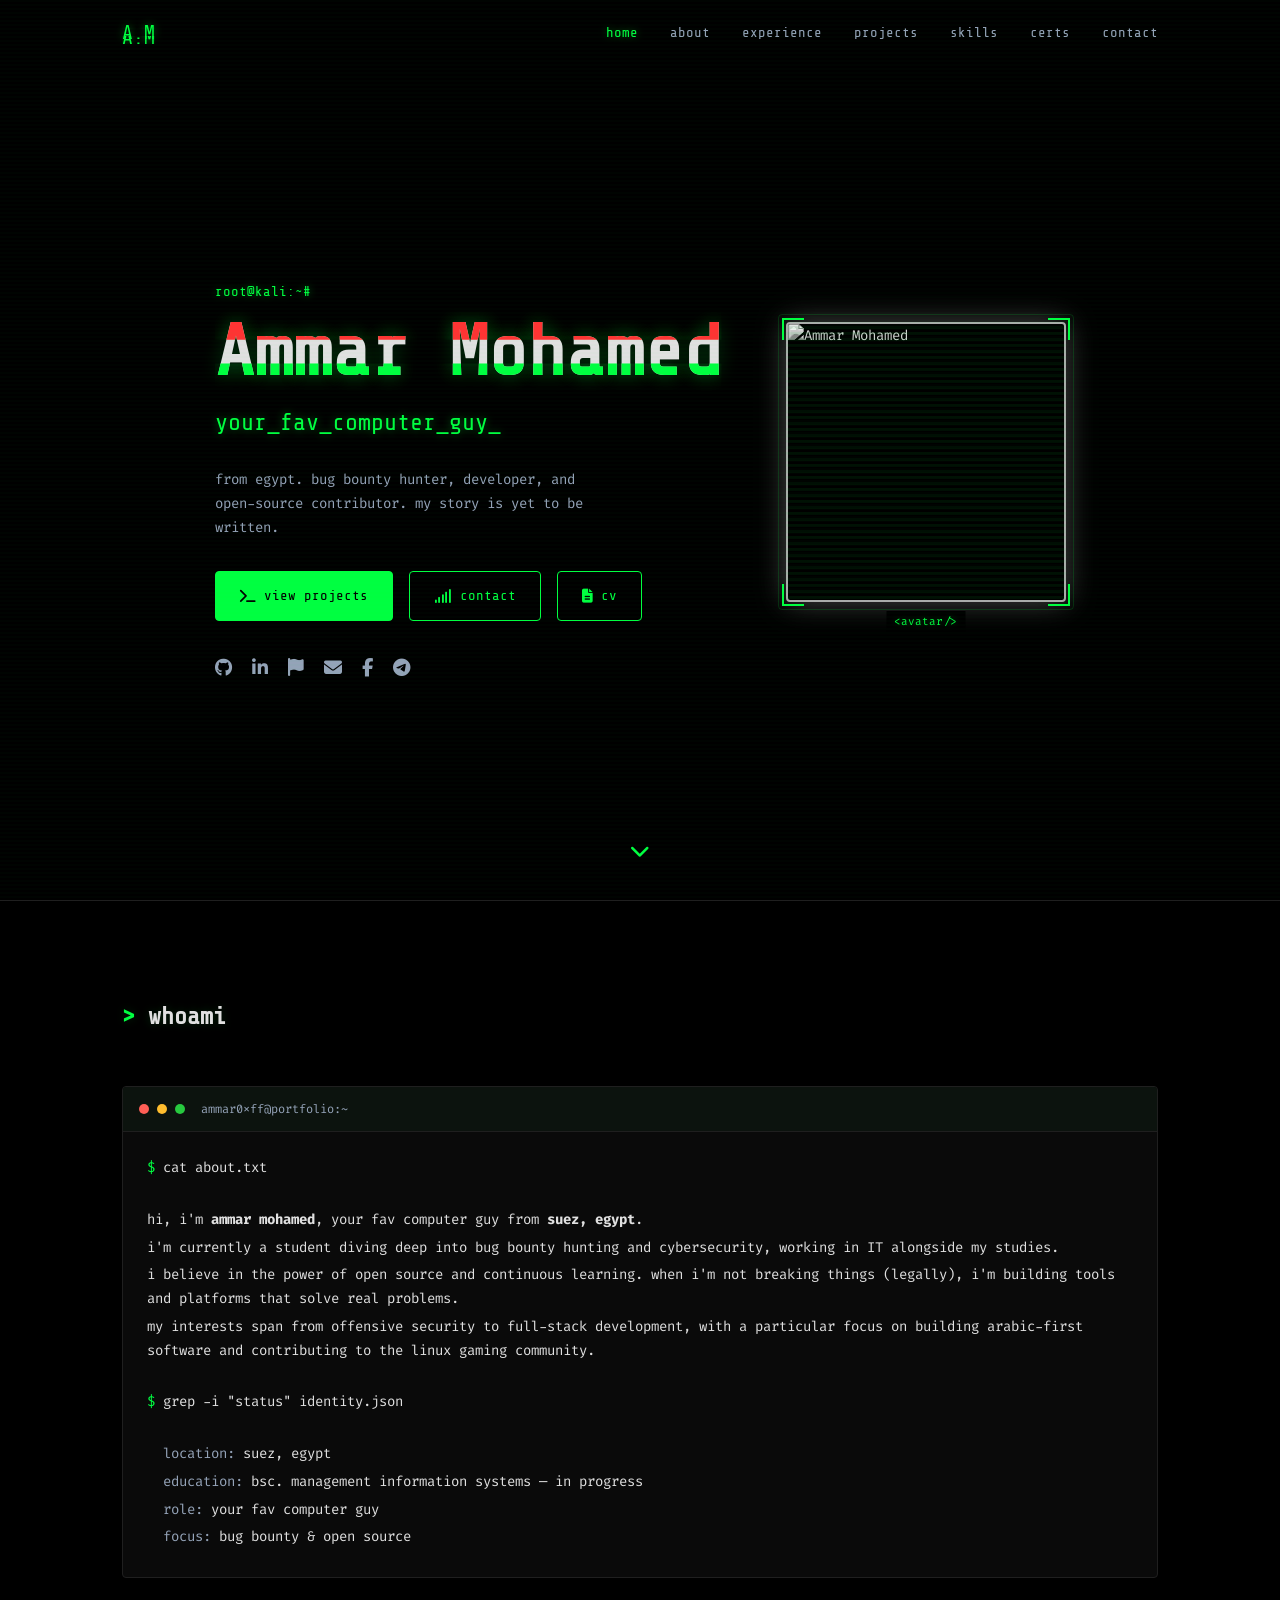
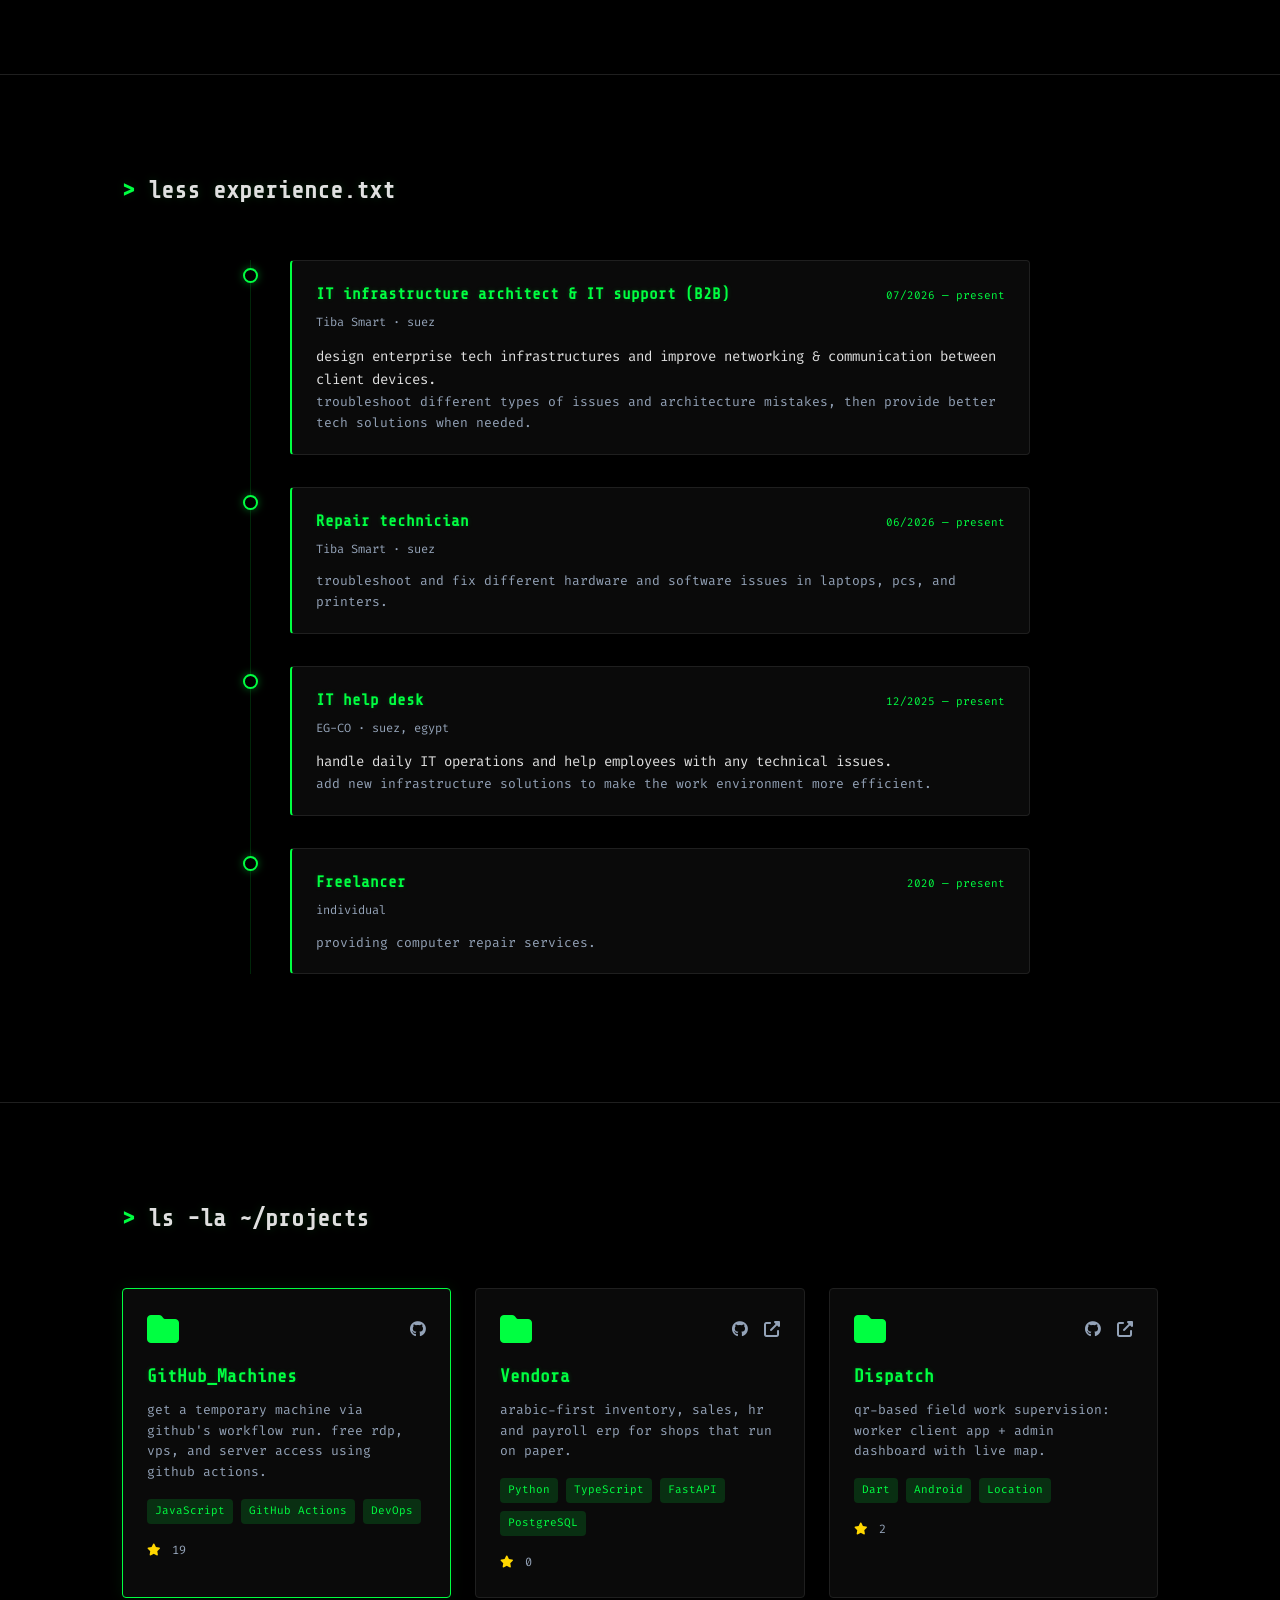
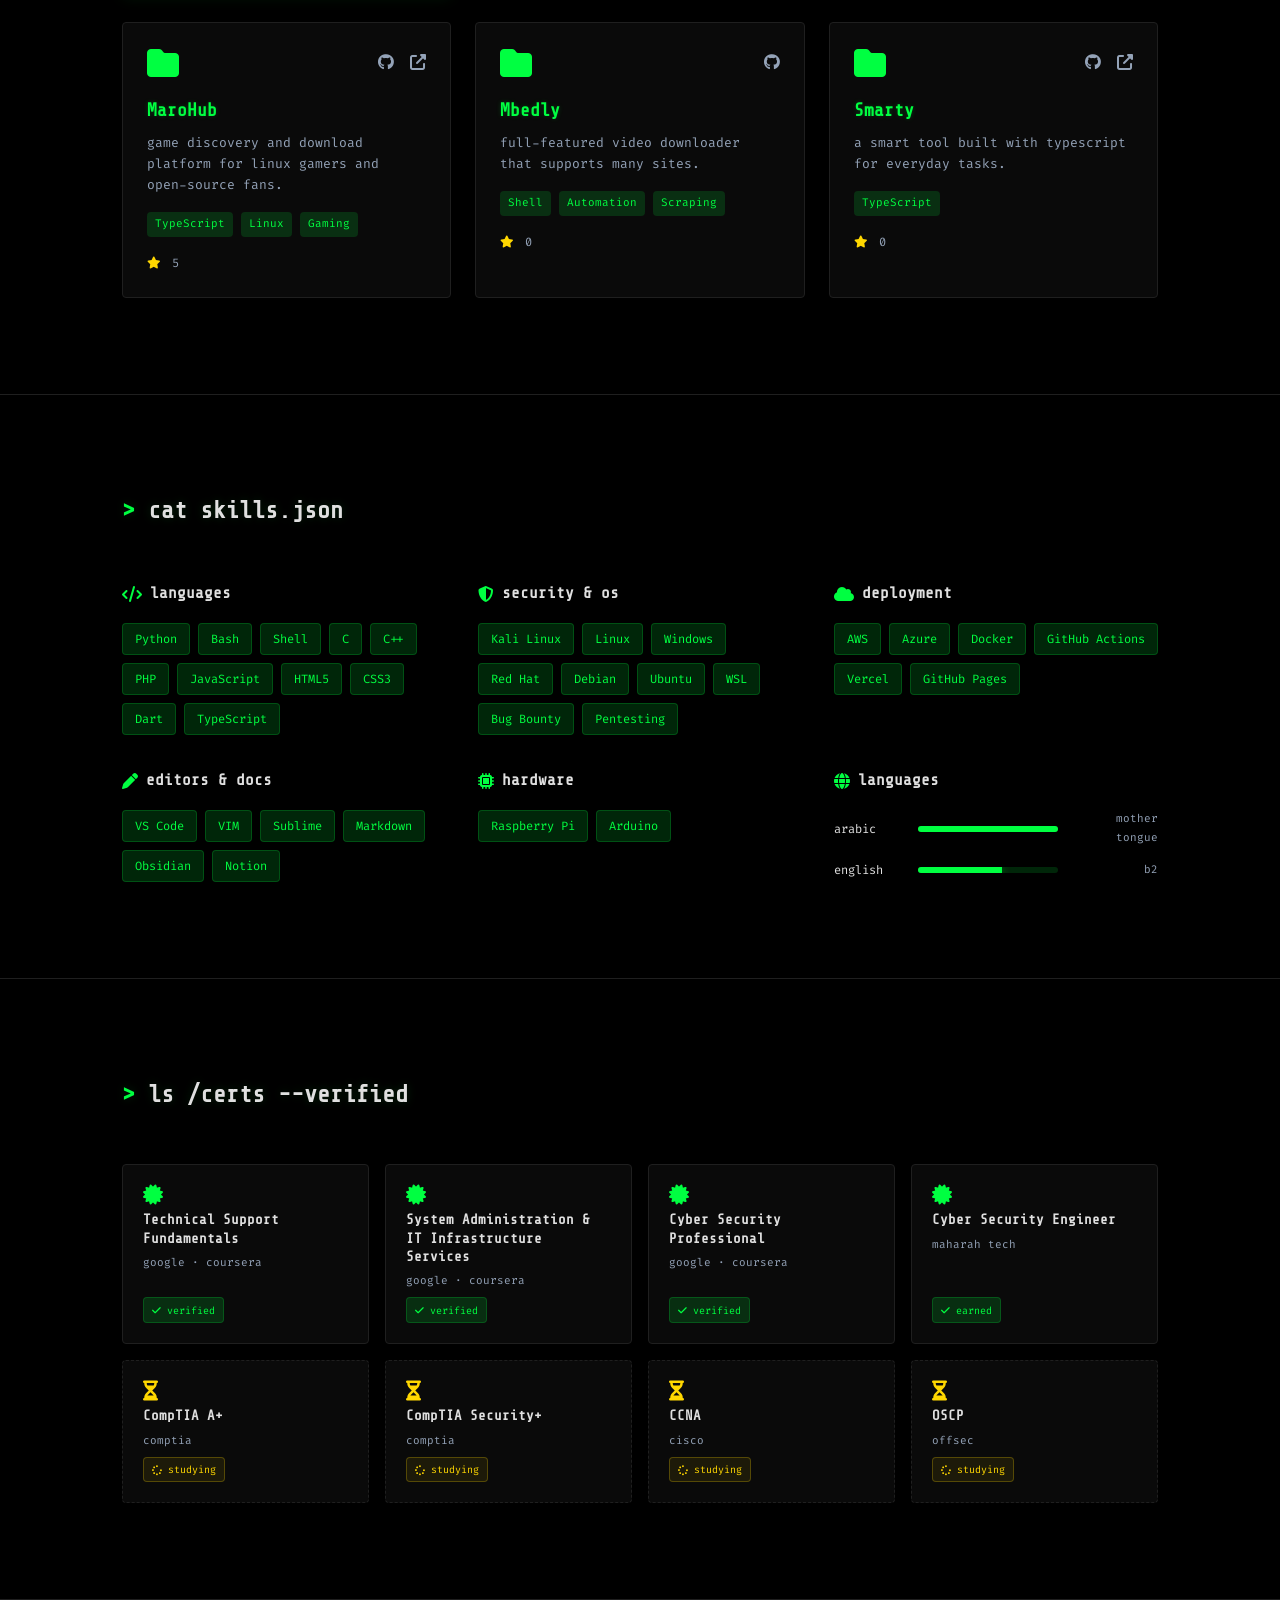
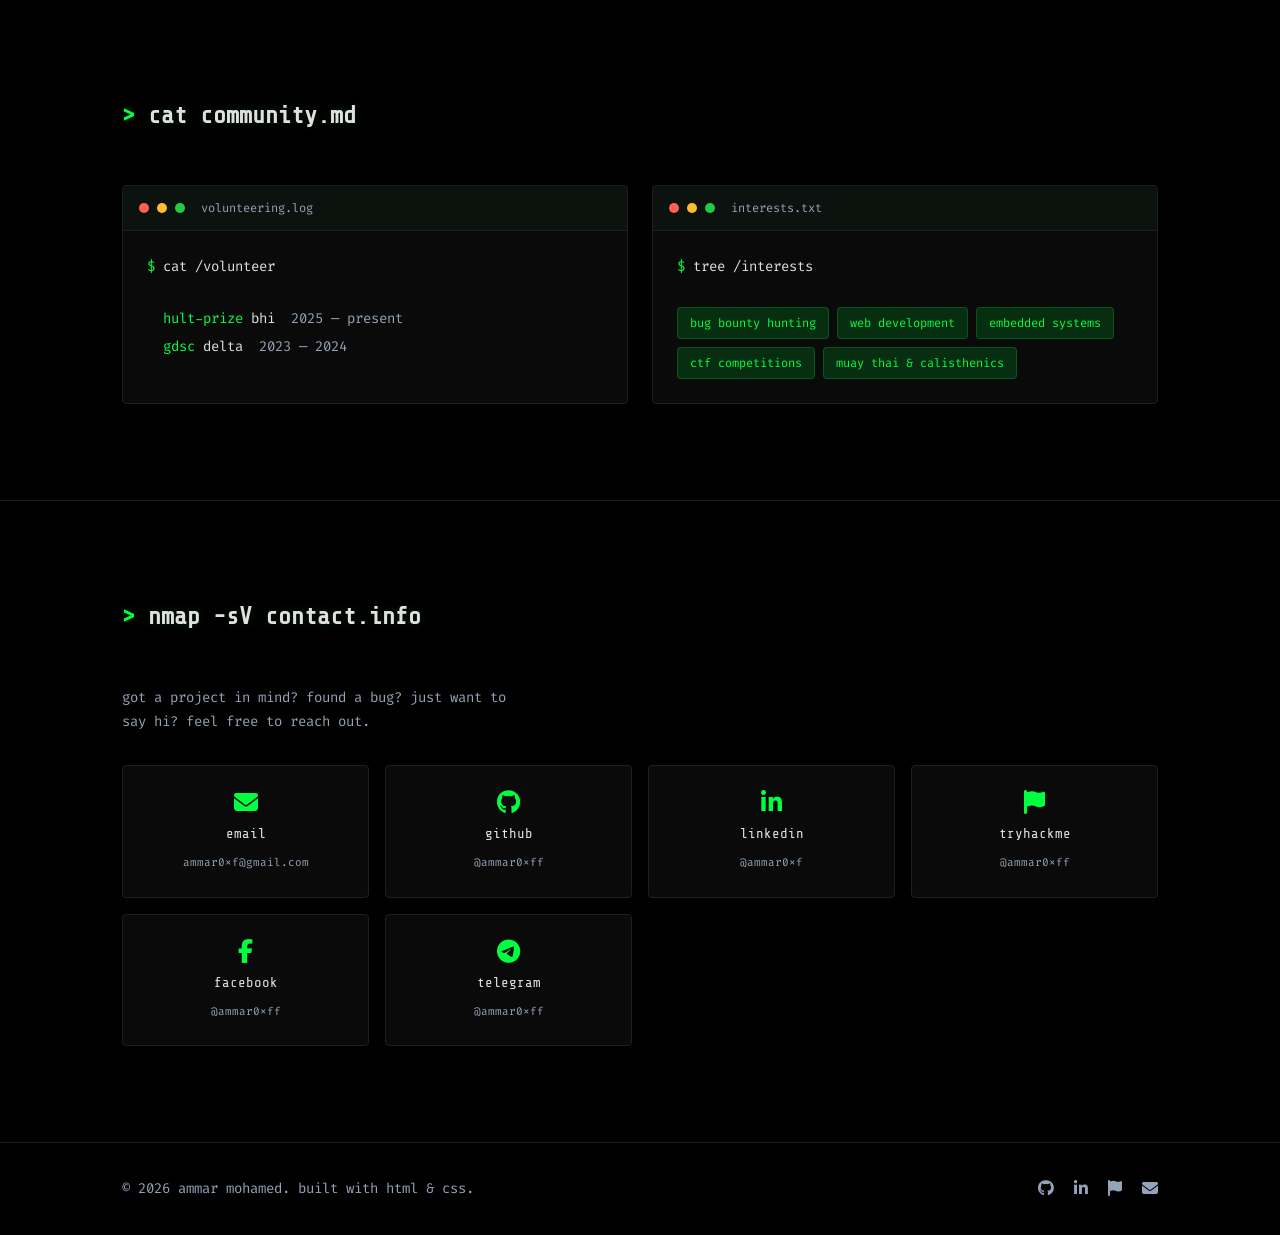
==== index.html @ 8a38f1f9 "site: add CV data - experience timeline, certifications, languages, volunteering/interests, tryhackm" ====
<!DOCTYPE html>
<html lang="en">
<head>
  <meta charset="UTF-8">
  <meta name="viewport" content="width=device-width, initial-scale=1.0">
  <title>Ammar Mohamed | Your Fav Computer Guy</title>
  <meta name="description" content="Ammar Mohamed - Your fav computer guy from Egypt. Bug bounty hunter, developer, and open-source contributor.">
  <link rel="icon" type="image/svg+xml" href="assets/favicon.svg">
  <link rel="stylesheet" href="https://cdnjs.cloudflare.com/ajax/libs/font-awesome/6.5.2/css/all.min.css">
  <link rel="preconnect" href="https://fonts.googleapis.com">
  <link rel="preconnect" href="https://fonts.gstatic.com" crossorigin>
  <link href="https://fonts.googleapis.com/css2?family=Fira+Code:wght@300;400;500;600;700&family=Share+Tech+Mono&display=swap" rel="stylesheet">
  <link rel="stylesheet" href="styles.css">
</head>
<body>

  <!-- ===== NAVBAR ===== -->
  <nav class="navbar" id="navbar">
    <div class="nav-container">
      <a href="#home" class="nav-logo"><span class="glitch" data-text="A.M">A.M</span></a>
      <button class="nav-toggle" id="nav-toggle" aria-label="Toggle navigation">
        <i class="fas fa-bars"></i>
      </button>
      <ul class="nav-menu" id="nav-menu">
        <li><a href="#home" class="nav-link active">home</a></li>
        <li><a href="#about" class="nav-link">about</a></li>
        <li><a href="#experience" class="nav-link">experience</a></li>
        <li><a href="#projects" class="nav-link">projects</a></li>
        <li><a href="#skills" class="nav-link">skills</a></li>
        <li><a href="#certifications" class="nav-link">certs</a></li>
        <li><a href="#contact" class="nav-link">contact</a></li>
      </ul>
    </div>
  </nav>

  <!-- ===== HERO ===== -->
  <section class="hero" id="home">
    <div class="scanlines"></div>
    <div class="hero-container">
      <div class="hero-content">
        <p class="hero-prefix">root@kali:~#</p>
        <h1 class="hero-name glitch" data-text="Ammar Mohamed">Ammar Mohamed</h1>
        <p class="hero-title"><span class="typing-text">your_fav_computer_guy</span><span class="cursor">_</span></p>
        <p class="hero-desc">from egypt. bug bounty hunter, developer, and open-source contributor. my story is yet to be written.</p>
        <div class="hero-buttons">
          <a href="#projects" class="btn btn-primary"><i class="fas fa-terminal"></i> view projects</a>
          <a href="#contact" class="btn btn-outline"><i class="fas fa-signal"></i> contact</a>
          <a href="cv.html" class="btn btn-outline"><i class="fas fa-file-alt"></i> cv</a>
        </div>
        <div class="hero-socials">
          <a href="https://github.com/ammar0xff" target="_blank" aria-label="GitHub"><i class="fab fa-github"></i></a>
          <a href="https://www.linkedin.com/in/ammar0xf/" target="_blank" aria-label="LinkedIn"><i class="fab fa-linkedin-in"></i></a>
          <a href="https://tryhackme.com/r/p/ammar0xff" target="_blank" aria-label="TryHackMe"><i class="fas fa-flag"></i></a>
          <a href="mailto:ammar0xf@gmail.com" aria-label="Email"><i class="fas fa-envelope"></i></a>
          <a href="https://www.facebook.com/ammar0xff/" target="_blank" aria-label="Facebook"><i class="fab fa-facebook-f"></i></a>
          <a href="https://ammar0xff.t.me/" target="_blank" aria-label="Telegram"><i class="fab fa-telegram-plane"></i></a>
        </div>
      </div>
      <div class="hero-image">
        <div class="avatar-frame">
          <!-- EDIT: replace src with your own profile image -->
          <img class="avatar" src="https://avatars.githubusercontent.com/u/149649923?v=4" alt="Ammar Mohamed" loading="lazy">
          <div class="avatar-scan"></div>
          <div class="avatar-ring"></div>
          <span class="avatar-corner tl"></span>
          <span class="avatar-corner tr"></span>
          <span class="avatar-corner bl"></span>
          <span class="avatar-corner br"></span>
          <span class="avatar-label mono">&lt;avatar/&gt;</span>
        </div>
      </div>
    </div>
    <div class="hero-scroll">
      <a href="#about"><i class="fas fa-chevron-down"></i></a>
    </div>
  </section>

  <!-- ===== ABOUT ===== -->
  <section class="about" id="about">
    <div class="container">
      <h2 class="section-title"><span class="green">&gt;</span> whoami</h2>
      <div class="about-content">
        <div class="terminal-card">
          <div class="terminal-bar">
            <span class="dot red"></span>
            <span class="dot yellow"></span>
            <span class="dot green"></span>
            <span class="terminal-title">ammar0xff@portfolio:~</span>
          </div>
          <div class="terminal-body">
            <p><span class="green">$</span> cat about.txt</p>
            <br>
            <p>hi, i'm <strong class="green">ammar mohamed</strong>, your fav computer guy from <strong class="green">suez, egypt</strong>.</p>
            <p>i'm currently a student diving deep into bug bounty hunting and cybersecurity, working in IT alongside my studies.</p>
            <p>i believe in the power of open source and continuous learning. when i'm not breaking things (legally), i'm building tools and platforms that solve real problems.</p>
            <p>my interests span from offensive security to full-stack development, with a particular focus on building arabic-first software and contributing to the linux gaming community.</p>
            <br>
            <p><span class="green">$</span> grep -i "status" identity.json</p>
            <br>
            <p class="info-line"><span class="muted">location:</span> suez, egypt</p>
            <p class="info-line"><span class="muted">education:</span> bsc. management information systems — in progress</p>
            <p class="info-line"><span class="muted">role:</span> your fav computer guy</p>
            <p class="info-line"><span class="muted">focus:</span> bug bounty & open source</p>
          </div>
        </div>
      </div>
    </div>
  </section>

  <!-- ===== EXPERIENCE ===== -->
  <section class="experience" id="experience">
    <div class="container">
      <h2 class="section-title"><span class="green">&gt;</span> less experience.txt</h2>
      <div class="timeline">

        <div class="timeline-item">
          <div class="timeline-card">
            <div class="timeline-head">
              <h3>IT infrastructure architect & IT support (B2B)</h3>
              <span class="timeline-date">07/2026 &mdash; present</span>
            </div>
            <p class="timeline-org">Tiba Smart &middot; suez</p>
            <p>design enterprise tech infrastructures and improve networking &amp; communication between client devices.</p>
            <p>troubleshoot different types of issues and architecture mistakes, then provide better tech solutions when needed.</p>
          </div>
        </div>

        <div class="timeline-item">
          <div class="timeline-card">
            <div class="timeline-head">
              <h3>Repair technician</h3>
              <span class="timeline-date">06/2026 &mdash; present</span>
            </div>
            <p class="timeline-org">Tiba Smart &middot; suez</p>
            <p>troubleshoot and fix different hardware and software issues in laptops, pcs, and printers.</p>
          </div>
        </div>

        <div class="timeline-item">
          <div class="timeline-card">
            <div class="timeline-head">
              <h3>IT help desk</h3>
              <span class="timeline-date">12/2025 &mdash; present</span>
            </div>
            <p class="timeline-org">EG-CO &middot; suez, egypt</p>
            <p>handle daily IT operations and help employees with any technical issues.</p>
            <p>add new infrastructure solutions to make the work environment more efficient.</p>
          </div>
        </div>

        <div class="timeline-item">
          <div class="timeline-card">
            <div class="timeline-head">
              <h3>Freelancer</h3>
              <span class="timeline-date">2020 &mdash; present</span>
            </div>
            <p class="timeline-org">individual</p>
            <p>providing computer repair services.</p>
          </div>
        </div>

      </div>
    </div>
  </section>

  <!-- ===== PROJECTS ===== -->
  <section class="projects" id="projects">
    <div class="container">
      <h2 class="section-title"><span class="green">&gt;</span> ls -la ~/projects</h2>
      <div class="projects-grid">

        <div class="project-card featured">
          <div class="project-header">
            <i class="fas fa-folder project-icon"></i>
            <div class="project-links">
              <a href="https://github.com/ammar0xff/GitHub_Machines" target="_blank"><i class="fab fa-github"></i></a>
            </div>
          </div>
          <h3 class="project-name">GitHub_Machines</h3>
          <p class="project-desc">get a temporary machine via github's workflow run. free rdp, vps, and server access using github actions.</p>
          <div class="project-tech">
            <span>JavaScript</span>
            <span>GitHub Actions</span>
            <span>DevOps</span>
          </div>
          <div class="project-stars"><i class="fas fa-star"></i> 19</div>
        </div>

        <div class="project-card">
          <div class="project-header">
            <i class="fas fa-folder project-icon"></i>
            <div class="project-links">
              <a href="https://github.com/ammar0xff/Vendora" target="_blank"><i class="fab fa-github"></i></a>
              <a href="https://vendora-self-xi.vercel.app" target="_blank"><i class="fas fa-external-link-alt"></i></a>
            </div>
          </div>
          <h3 class="project-name">Vendora</h3>
          <p class="project-desc">arabic-first inventory, sales, hr and payroll erp for shops that run on paper.</p>
          <div class="project-tech">
            <span>Python</span>
            <span>TypeScript</span>
            <span>FastAPI</span>
            <span>PostgreSQL</span>
          </div>
          <div class="project-stars"><i class="fas fa-star"></i> 0</div>
        </div>

        <div class="project-card">
          <div class="project-header">
            <i class="fas fa-folder project-icon"></i>
            <div class="project-links">
              <a href="https://github.com/ammar0xff/Dispatch" target="_blank"><i class="fab fa-github"></i></a>
              <a href="https://ammar0xff.github.io/Dispatch/" target="_blank"><i class="fas fa-external-link-alt"></i></a>
            </div>
          </div>
          <h3 class="project-name">Dispatch</h3>
          <p class="project-desc">qr-based field work supervision: worker client app + admin dashboard with live map.</p>
          <div class="project-tech">
            <span>Dart</span>
            <span>Android</span>
            <span>Location</span>
          </div>
          <div class="project-stars"><i class="fas fa-star"></i> 2</div>
        </div>

        <div class="project-card">
          <div class="project-header">
            <i class="fas fa-folder project-icon"></i>
            <div class="project-links">
              <a href="https://github.com/ammar0xff/MaroHub" target="_blank"><i class="fab fa-github"></i></a>
              <a href="https://ammar0xff.github.io/MaroHub/" target="_blank"><i class="fas fa-external-link-alt"></i></a>
            </div>
          </div>
          <h3 class="project-name">MaroHub</h3>
          <p class="project-desc">game discovery and download platform for linux gamers and open-source fans.</p>
          <div class="project-tech">
            <span>TypeScript</span>
            <span>Linux</span>
            <span>Gaming</span>
          </div>
          <div class="project-stars"><i class="fas fa-star"></i> 5</div>
        </div>

        <div class="project-card">
          <div class="project-header">
            <i class="fas fa-folder project-icon"></i>
            <div class="project-links">
              <a href="https://github.com/ammar0xff/Mbedly" target="_blank"><i class="fab fa-github"></i></a>
            </div>
          </div>
          <h3 class="project-name">Mbedly</h3>
          <p class="project-desc">full-featured video downloader that supports many sites.</p>
          <div class="project-tech">
            <span>Shell</span>
            <span>Automation</span>
            <span>Scraping</span>
          </div>
          <div class="project-stars"><i class="fas fa-star"></i> 0</div>
        </div>

        <div class="project-card">
          <div class="project-header">
            <i class="fas fa-folder project-icon"></i>
            <div class="project-links">
              <a href="https://github.com/ammar0xff/Smarty" target="_blank"><i class="fab fa-github"></i></a>
              <a href="https://ammar0xff.github.io/Smarty/" target="_blank"><i class="fas fa-external-link-alt"></i></a>
            </div>
          </div>
          <h3 class="project-name">Smarty</h3>
          <p class="project-desc">a smart tool built with typescript for everyday tasks.</p>
          <div class="project-tech">
            <span>TypeScript</span>
          </div>
          <div class="project-stars"><i class="fas fa-star"></i> 0</div>
        </div>

      </div>
    </div>
  </section>

  <!-- ===== SKILLS ===== -->
  <section class="skills" id="skills">
    <div class="container">
      <h2 class="section-title"><span class="green">&gt;</span> cat skills.json</h2>

      <div class="skills-grid">
        <div class="skills-category">
          <h3 class="skills-subtitle"><i class="fas fa-code green"></i> languages</h3>
          <div class="skills-tags">
            <span class="skill-tag">Python</span>
            <span class="skill-tag">Bash</span>
            <span class="skill-tag">Shell</span>
            <span class="skill-tag">C</span>
            <span class="skill-tag">C++</span>
            <span class="skill-tag">PHP</span>
            <span class="skill-tag">JavaScript</span>
            <span class="skill-tag">HTML5</span>
            <span class="skill-tag">CSS3</span>
            <span class="skill-tag">Dart</span>
            <span class="skill-tag">TypeScript</span>
          </div>
        </div>

        <div class="skills-category">
          <h3 class="skills-subtitle"><i class="fas fa-shield-alt green"></i> security & os</h3>
          <div class="skills-tags">
            <span class="skill-tag">Kali Linux</span>
            <span class="skill-tag">Linux</span>
            <span class="skill-tag">Windows</span>
            <span class="skill-tag">Red Hat</span>
            <span class="skill-tag">Debian</span>
            <span class="skill-tag">Ubuntu</span>
            <span class="skill-tag">WSL</span>
            <span class="skill-tag">Bug Bounty</span>
            <span class="skill-tag">Pentesting</span>
          </div>
        </div>

        <div class="skills-category">
          <h3 class="skills-subtitle"><i class="fas fa-cloud green"></i> deployment</h3>
          <div class="skills-tags">
            <span class="skill-tag">AWS</span>
            <span class="skill-tag">Azure</span>
            <span class="skill-tag">Docker</span>
            <span class="skill-tag">GitHub Actions</span>
            <span class="skill-tag">Vercel</span>
            <span class="skill-tag">GitHub Pages</span>
          </div>
        </div>

        <div class="skills-category">
          <h3 class="skills-subtitle"><i class="fas fa-pen green"></i> editors & docs</h3>
          <div class="skills-tags">
            <span class="skill-tag">VS Code</span>
            <span class="skill-tag">VIM</span>
            <span class="skill-tag">Sublime</span>
            <span class="skill-tag">Markdown</span>
            <span class="skill-tag">Obsidian</span>
            <span class="skill-tag">Notion</span>
          </div>
        </div>

        <div class="skills-category">
          <h3 class="skills-subtitle"><i class="fas fa-microchip green"></i> hardware</h3>
          <div class="skills-tags">
            <span class="skill-tag">Raspberry Pi</span>
            <span class="skill-tag">Arduino</span>
          </div>
        </div>

        <div class="skills-category">
          <h3 class="skills-subtitle"><i class="fas fa-globe green"></i> languages</h3>
          <div class="skillb-rows">
            <div class="skillb-row">
              <span>arabic</span>
              <div class="skillb-bar"><div class="skillb-fill" style="width: 100%"></div></div>
              <small>mother tongue</small>
            </div>
            <div class="skillb-row">
              <span>english</span>
              <div class="skillb-bar"><div class="skillb-fill" style="width: 60%"></div></div>
              <small>b2</small>
            </div>
          </div>
        </div>
      </div>
    </div>
  </section>

  <!-- ===== CERTIFICATIONS ===== -->
  <section class="certs" id="certifications">
    <div class="container">
      <h2 class="section-title"><span class="green">&gt;</span> ls /certs --verified</h2>
      <div class="certs-grid">

        <a class="cert-card" href="https://www.coursera.org/account/accomplishments/verify/LX8T54JEV8QU" target="_blank" rel="noopener">
          <i class="fas fa-certificate"></i>
          <h3>Technical Support Fundamentals</h3>
          <span>google &middot; coursera</span>
          <small class="cert-badge earned"><i class="fas fa-check"></i> verified</small>
        </a>

        <a class="cert-card" href="https://www.coursera.org/account/accomplishments/verify/SLTRPRU58STV" target="_blank" rel="noopener">
          <i class="fas fa-certificate"></i>
          <h3>System Administration & IT Infrastructure Services</h3>
          <span>google &middot; coursera</span>
          <small class="cert-badge earned"><i class="fas fa-check"></i> verified</small>
        </a>

        <a class="cert-card" href="https://www.coursera.org/account/accomplishments/professional-cert/X6N35V3L3LBR" target="_blank" rel="noopener">
          <i class="fas fa-certificate"></i>
          <h3>Cyber Security Professional</h3>
          <span>google &middot; coursera</span>
          <small class="cert-badge earned"><i class="fas fa-check"></i> verified</small>
        </a>

        <div class="cert-card">
          <i class="fas fa-certificate"></i>
          <h3>Cyber Security Engineer</h3>
          <span>maharah tech</span>
          <small class="cert-badge earned"><i class="fas fa-check"></i> earned</small>
        </div>

        <div class="cert-card pending">
          <i class="fas fa-hourglass-half"></i>
          <h3>CompTIA A+</h3>
          <span>comptia</span>
          <small class="cert-badge pending"><i class="fas fa-spinner"></i> studying</small>
        </div>

        <div class="cert-card pending">
          <i class="fas fa-hourglass-half"></i>
          <h3>CompTIA Security+</h3>
          <span>comptia</span>
          <small class="cert-badge pending"><i class="fas fa-spinner"></i> studying</small>
        </div>

        <div class="cert-card pending">
          <i class="fas fa-hourglass-half"></i>
          <h3>CCNA</h3>
          <span>cisco</span>
          <small class="cert-badge pending"><i class="fas fa-spinner"></i> studying</small>
        </div>

        <div class="cert-card pending">
          <i class="fas fa-hourglass-half"></i>
          <h3>OSCP</h3>
          <span>offsec</span>
          <small class="cert-badge pending"><i class="fas fa-spinner"></i> studying</small>
        </div>

      </div>
    </div>
  </section>

  <!-- ===== COMMUNITY ===== -->
  <section class="community" id="community">
    <div class="container">
      <h2 class="section-title"><span class="green">&gt;</span> cat community.md</h2>
      <div class="community-grid">

        <div class="terminal-card">
          <div class="terminal-bar">
            <span class="dot red"></span>
            <span class="dot yellow"></span>
            <span class="dot green"></span>
            <span class="terminal-title">volunteering.log</span>
          </div>
          <div class="terminal-body">
            <p><span class="green">$</span> cat /volunteer</p>
            <br>
            <p class="info-line"><span class="green">hult-prize</span> bhi &nbsp;<span class="muted">2025 &mdash; present</span></p>
            <p class="info-line"><span class="green">gdsc</span> delta &nbsp;<span class="muted">2023 &mdash; 2024</span></p>
          </div>
        </div>

        <div class="terminal-card">
          <div class="terminal-bar">
            <span class="dot red"></span>
            <span class="dot yellow"></span>
            <span class="dot green"></span>
            <span class="terminal-title">interests.txt</span>
          </div>
          <div class="terminal-body">
            <p><span class="green">$</span> tree /interests</p>
            <br>
            <div class="skills-tags">
              <span class="skill-tag">bug bounty hunting</span>
              <span class="skill-tag">web development</span>
              <span class="skill-tag">embedded systems</span>
              <span class="skill-tag">ctf competitions</span>
              <span class="skill-tag">muay thai & calisthenics</span>
            </div>
          </div>
        </div>

      </div>
    </div>
  </section>

  <!-- ===== CONTACT ===== -->
  <section class="contact" id="contact">
    <div class="container">
      <h2 class="section-title"><span class="green">&gt;</span> nmap -sV contact.info</h2>
      <p class="contact-text">got a project in mind? found a bug? just want to say hi? feel free to reach out.</p>
      <div class="contact-grid">
        <a href="mailto:ammar0xf@gmail.com" class="contact-card">
          <i class="fas fa-envelope"></i>
          <span>email</span>
          <small>ammar0xf@gmail.com</small>
        </a>
        <a href="https://github.com/ammar0xff" target="_blank" class="contact-card">
          <i class="fab fa-github"></i>
          <span>github</span>
          <small>@ammar0xff</small>
        </a>
        <a href="https://www.linkedin.com/in/ammar0xf/" target="_blank" class="contact-card">
          <i class="fab fa-linkedin-in"></i>
          <span>linkedin</span>
          <small>@ammar0xf</small>
        </a>
        <a href="https://tryhackme.com/r/p/ammar0xff" target="_blank" class="contact-card">
          <i class="fas fa-flag"></i>
          <span>tryhackme</span>
          <small>@ammar0xff</small>
        </a>
        <a href="https://www.facebook.com/ammar0xff/" target="_blank" class="contact-card">
          <i class="fab fa-facebook-f"></i>
          <span>facebook</span>
          <small>@ammar0xff</small>
        </a>
        <a href="https://ammar0xff.t.me/" target="_blank" class="contact-card">
          <i class="fab fa-telegram-plane"></i>
          <span>telegram</span>
          <small>@ammar0xff</small>
        </a>
      </div>
    </div>
  </section>

  <!-- ===== FOOTER ===== -->
  <footer class="footer">
    <div class="container">
      <div class="footer-content">
        <p class="muted">&copy; <span id="year"></span> ammar mohamed. built with html & css.</p>
        <div class="footer-socials">
          <a href="https://github.com/ammar0xff" target="_blank"><i class="fab fa-github"></i></a>
          <a href="https://www.linkedin.com/in/ammar0xf/" target="_blank"><i class="fab fa-linkedin-in"></i></a>
          <a href="https://tryhackme.com/r/p/ammar0xff" target="_blank"><i class="fas fa-flag"></i></a>
          <a href="mailto:ammar0xf@gmail.com"><i class="fas fa-envelope"></i></a>
        </div>
      </div>
    </div>
  </footer>

  <script>
    const toggle = document.getElementById('nav-toggle');
    const menu = document.getElementById('nav-menu');
    toggle.addEventListener('click', () => {
      menu.classList.toggle('active');
      toggle.querySelector('i').classList.toggle('fa-bars');
      toggle.querySelector('i').classList.toggle('fa-times');
      document.body.style.overflow = menu.classList.contains('active') ? 'hidden' : '';
    });
    document.querySelectorAll('.nav-link').forEach(link => {
      link.addEventListener('click', () => {
        menu.classList.remove('active');
        toggle.querySelector('i').classList.add('fa-bars');
        toggle.querySelector('i').classList.remove('fa-times');
        document.body.style.overflow = '';
      });
    });
    const sections = document.querySelectorAll('section');
    const navLinks = document.querySelectorAll('.nav-link');
    window.addEventListener('scroll', () => {
      let current = '';
      sections.forEach(section => {
        const top = section.offsetTop - 100;
        if (pageYOffset >= top) current = section.getAttribute('id');
      });
      navLinks.forEach(link => {
        link.classList.remove('active');
        if (link.getAttribute('href') === '#' + current) link.classList.add('active');
      });
    });
    window.addEventListener('scroll', () => {
      document.getElementById('navbar').classList.toggle('scrolled', window.scrollY > 50);
    });
    document.getElementById('year').textContent = new Date().getFullYear();
  </script>
</body>
</html>
---- styles.css ----
/* ==========================================================
   ammar0xff.github.io  |  Cyberpunk Portfolio
   Colors: Matrix green #00FF41, red #FF3333, black #000
   Fonts: Share Tech Mono + Fira Code
   ========================================================== */

:root {
  --green: #00FF41;
  --green-dim: rgba(0, 255, 65, 0.15);
  --green-glow: rgba(0, 255, 65, 0.4);
  --red: #FF3333;
  --red-dim: rgba(255, 51, 51, 0.15);
  --bg: #000000;
  --surface: #0a0a0a;
  --card: #0C130E;
  --border: #1F1F1F;
  --text: #E0E0E0;
  --muted: #94A3B8;
  --radius: 4px;
}

*,
*::before,
*::after {
  box-sizing: border-box;
  margin: 0;
  padding: 0;
}

html {
  color-scheme: dark;
  scroll-behavior: smooth;
}

body {
  font-family: "Fira Code", monospace;
  font-weight: 400;
  font-size: 14px;
  line-height: 1.7;
  color: var(--text);
  background: var(--bg);
  overflow-x: hidden;
}

a {
  color: inherit;
  text-decoration: none;
}
a:focus-visible {
  outline: 2px solid var(--green);
  outline-offset: 2px;
}

img {
  display: block;
  max-width: 100%;
}

.container {
  max-width: 1100px;
  margin: 0 auto;
  padding: 0 2rem;
}

.green { color: var(--green); }
.muted { color: var(--muted); }

/* ===== SCANLINES ===== */
.scanlines {
  position: fixed;
  top: 0;
  left: 0;
  width: 100%;
  height: 100%;
  pointer-events: none;
  z-index: 9999;
  background: repeating-linear-gradient(
    0deg,
    transparent,
    transparent 2px,
    rgba(0, 255, 65, 0.015) 2px,
    rgba(0, 255, 65, 0.015) 4px
  );
}

/* ===== GLITCH ===== */
.glitch {
  position: relative;
}
.glitch::before,
.glitch::after {
  content: attr(data-text);
  position: absolute;
  top: 0;
  left: 0;
  width: 100%;
  height: 100%;
  overflow: hidden;
}
.glitch::before {
  animation: glitch-1 3s infinite linear alternate-reverse;
  clip-path: polygon(0 0, 100% 0, 100% 35%, 0 35%);
  color: var(--red);
}
.glitch::after {
  animation: glitch-2 3s infinite linear alternate-reverse;
  clip-path: polygon(0 65%, 100% 65%, 100% 100%, 0 100%);
  color: var(--green);
}
@keyframes glitch-1 {
  0%, 95% { transform: translate(0); }
  96% { transform: translate(-3px, 1px); }
  97% { transform: translate(3px, -1px); }
  98% { transform: translate(-2px, 2px); }
  99% { transform: translate(2px, -2px); }
  100% { transform: translate(0); }
}
@keyframes glitch-2 {
  0%, 95% { transform: translate(0); }
  96% { transform: translate(3px, -1px); }
  97% { transform: translate(-3px, 1px); }
  98% { transform: translate(2px, -2px); }
  99% { transform: translate(-2px, 2px); }
  100% { transform: translate(0); }
}

/* ===== NAVBAR ===== */
.navbar {
  position: fixed;
  top: 0;
  left: 0;
  width: 100%;
  z-index: 1000;
  padding: 1rem 0;
  transition: background 0.3s, box-shadow 0.3s;
}
.navbar.scrolled {
  background: rgba(0, 0, 0, 0.95);
  box-shadow: 0 0 20px rgba(0, 255, 65, 0.1);
  border-bottom: 1px solid var(--border);
}
.nav-container {
  max-width: 1100px;
  margin: 0 auto;
  padding: 0 2rem;
  display: flex;
  align-items: center;
  justify-content: space-between;
}
.nav-logo {
  font-family: "Share Tech Mono", monospace;
  font-size: 1.25rem;
  color: var(--green);
  text-shadow: 0 0 10px var(--green-glow);
}
.nav-menu {
  display: flex;
  list-style: none;
  gap: 2rem;
}
.nav-link {
  font-family: "Share Tech Mono", monospace;
  font-size: 0.875rem;
  color: var(--muted);
  text-transform: lowercase;
  transition: color 0.2s, text-shadow 0.2s;
}
.nav-link:hover,
.nav-link.active {
  color: var(--green);
  text-shadow: 0 0 8px var(--green-glow);
}
.nav-toggle {
  display: none;
  background: none;
  border: 1px solid var(--border);
  color: var(--green);
  font-size: 1.25rem;
  padding: 0.5rem;
  cursor: pointer;
  border-radius: var(--radius);
}

/* ===== HERO ===== */
.hero {
  min-height: 100vh;
  display: flex;
  flex-direction: column;
  justify-content: center;
  position: relative;
  padding: 6rem 0 2rem;
}
.hero-container {
  max-width: 1100px;
  margin: 0 auto;
  padding: 0 2rem;
  display: grid;
  grid-template-columns: 1fr auto;
  gap: 4rem;
  align-items: center;
}
.hero-prefix {
  font-family: "Share Tech Mono", monospace;
  color: var(--green);
  font-size: 0.875rem;
  margin-bottom: 0.5rem;
  text-shadow: 0 0 8px var(--green-glow);
}
.hero-name {
  font-family: "Share Tech Mono", monospace;
  font-size: clamp(2.5rem, 6vw, 4.5rem);
  font-weight: 700;
  color: var(--text);
  line-height: 1.1;
  margin-bottom: 0.75rem;
  text-shadow: 0 0 20px rgba(0, 255, 65, 0.2);
}
.hero-title {
  font-family: "Share Tech Mono", monospace;
  font-size: clamp(1rem, 2.5vw, 1.5rem);
  color: var(--green);
  margin-bottom: 1.5rem;
  text-shadow: 0 0 10px var(--green-glow);
}
.cursor {
  animation: blink 1s step-end infinite;
}
@keyframes blink {
  0%, 100% { opacity: 1; }
  50% { opacity: 0; }
}
.hero-desc {
  color: var(--muted);
  max-width: 50ch;
  margin-bottom: 2rem;
  font-size: 0.875rem;
}
.hero-buttons {
  display: flex;
  gap: 1rem;
  margin-bottom: 2rem;
}
.btn {
  display: inline-flex;
  align-items: center;
  gap: 0.5rem;
  padding: 0.75rem 1.5rem;
  font-family: "Share Tech Mono", monospace;
  font-size: 0.875rem;
  border-radius: var(--radius);
  cursor: pointer;
  transition: all 0.2s;
  border: 1px solid transparent;
}
.btn-primary {
  background: var(--green);
  color: #000;
  border-color: var(--green);
}
.btn-primary:hover {
  background: transparent;
  color: var(--green);
  box-shadow: 0 0 15px var(--green-glow);
}
.btn-outline {
  background: transparent;
  color: var(--green);
  border-color: var(--green);
}
.btn-outline:hover {
  background: var(--green);
  color: #000;
  box-shadow: 0 0 15px var(--green-glow);
}
.hero-socials {
  display: flex;
  gap: 1.25rem;
}
.hero-socials a {
  color: var(--muted);
  font-size: 1.125rem;
  transition: color 0.2s, text-shadow 0.2s;
}
.hero-socials a:hover {
  color: var(--green);
  text-shadow: 0 0 10px var(--green-glow);
}
.hero-image {
  display: flex;
  align-items: center;
  padding-bottom: 2.5rem;
}
.avatar-frame {
  position: relative;
  width: 280px;
  height: 280px;
}
.avatar-frame img {
  width: 100%;
  height: 100%;
  object-fit: cover;
  border-radius: var(--radius);
  border: 2px solid var(--green);
  box-shadow: 0 0 30px var(--green-glow);
  filter: grayscale(1) brightness(0.9) contrast(1.1);
  display: block;
}
.avatar-frame img:hover {
  filter: grayscale(0.4) brightness(1) contrast(1);
  transition: filter 0.3s;
}
.avatar-scan {
  position: absolute;
  top: 0;
  left: 0;
  width: 100%;
  height: 100%;
  pointer-events: none;
  background: repeating-linear-gradient(
    0deg,
    transparent,
    transparent 3px,
    rgba(0, 255, 65, 0.06) 3px,
    rgba(0, 255, 65, 0.06) 6px
  );
  border-radius: var(--radius);
}
.avatar-ring {
  position: absolute;
  inset: -8px;
  border: 1px solid var(--green-dim);
  border-radius: var(--radius);
  animation: pulse-ring 3s ease-in-out infinite;
}
.avatar-corner {
  position: absolute;
  width: 22px;
  height: 22px;
  border: 2px solid var(--green);
  pointer-events: none;
}
.avatar-corner.tl { top: -4px; left: -4px; border-right: none; border-bottom: none; }
.avatar-corner.tr { top: -4px; right: -4px; border-left: none; border-bottom: none; }
.avatar-corner.bl { bottom: -4px; left: -4px; border-right: none; border-top: none; }
.avatar-corner.br { bottom: -4px; right: -4px; border-left: none; border-top: none; }
.avatar-label {
  position: absolute;
  bottom: -2rem;
  left: 50%;
  transform: translateX(-50%);
  color: var(--green);
  font-size: 0.6875rem;
  text-shadow: 0 0 6px var(--green-glow);
  background: var(--bg);
  padding: 0.15rem 0.5rem;
  white-space: nowrap;
}
@keyframes pulse-ring {
  0%, 100% { opacity: 0.3; transform: scale(1); }
  50% { opacity: 0.8; transform: scale(1.02); }
}
.hero-scroll {
  position: absolute;
  bottom: 2rem;
  left: 50%;
  transform: translateX(-50%);
}
.hero-scroll a {
  color: var(--green);
  font-size: 1.25rem;
  animation: bounce 2s infinite;
}
@keyframes bounce {
  0%, 100% { transform: translateY(0); }
  50% { transform: translateY(8px); }
}

/* ===== SECTION TITLES ===== */
.section-title {
  font-family: "Share Tech Mono", monospace;
  font-size: 1.5rem;
  color: var(--text);
  margin-bottom: 3rem;
  text-shadow: 0 0 10px rgba(0, 255, 65, 0.15);
}

/* ===== ABOUT ===== */
.about {
  padding: 6rem 0;
  border-top: 1px solid var(--border);
}
.terminal-card {
  background: var(--surface);
  border: 1px solid var(--border);
  border-radius: var(--radius);
  overflow: hidden;
}
.terminal-bar {
  display: flex;
  align-items: center;
  gap: 0.5rem;
  padding: 0.75rem 1rem;
  background: var(--card);
  border-bottom: 1px solid var(--border);
}
.dot {
  width: 10px;
  height: 10px;
  border-radius: 50%;
}
.dot.red { background: #FF5F56; }
.dot.yellow { background: #FFBD2E; }
.dot.green { background: #27C93F; }
.terminal-title {
  font-size: 0.75rem;
  color: var(--muted);
  margin-left: 0.5rem;
}
.terminal-body {
  padding: 1.5rem;
}
.terminal-body p {
  margin-bottom: 0.25rem;
}
.terminal-body strong {
  color: var(--text);
}
.info-line {
  padding-left: 1rem;
}

/* ===== PROJECTS ===== */
.projects {
  padding: 6rem 0;
  border-top: 1px solid var(--border);
}
.projects-grid {
  display: grid;
  grid-template-columns: repeat(auto-fill, minmax(320px, 1fr));
  gap: 1.5rem;
}
.project-card {
  background: var(--surface);
  border: 1px solid var(--border);
  border-radius: var(--radius);
  padding: 1.5rem;
  transition: border-color 0.3s, box-shadow 0.3s;
  cursor: default;
}
.project-card:hover {
  border-color: var(--green);
  box-shadow: 0 0 20px rgba(0, 255, 65, 0.1);
}
.project-card.featured {
  border-color: var(--green);
  box-shadow: 0 0 15px rgba(0, 255, 65, 0.08);
}
.project-header {
  display: flex;
  justify-content: space-between;
  align-items: center;
  margin-bottom: 1rem;
}
.project-icon {
  font-size: 2rem;
  color: var(--green);
}
.project-links {
  display: flex;
  gap: 1rem;
}
.project-links a {
  color: var(--muted);
  font-size: 1rem;
  transition: color 0.2s;
}
.project-links a:hover {
  color: var(--green);
}
.project-name {
  font-family: "Share Tech Mono", monospace;
  font-size: 1.125rem;
  color: var(--green);
  margin-bottom: 0.5rem;
  text-shadow: 0 0 5px rgba(0, 255, 65, 0.2);
}
.project-desc {
  color: var(--muted);
  font-size: 0.8125rem;
  margin-bottom: 1rem;
  line-height: 1.6;
}
.project-tech {
  display: flex;
  flex-wrap: wrap;
  gap: 0.5rem;
  margin-bottom: 1rem;
}
.project-tech span {
  font-size: 0.6875rem;
  color: var(--green);
  background: var(--green-dim);
  padding: 0.2rem 0.5rem;
  border-radius: var(--radius);
}
.project-stars {
  font-size: 0.75rem;
  color: var(--muted);
}
.project-stars i {
  color: #FFD700;
  margin-right: 0.25rem;
}

/* ===== SKILLS ===== */
.skills {
  padding: 6rem 0;
  border-top: 1px solid var(--border);
}
.skills-grid {
  display: grid;
  grid-template-columns: repeat(auto-fill, minmax(300px, 1fr));
  gap: 2rem;
}
.skills-subtitle {
  font-family: "Share Tech Mono", monospace;
  font-size: 1rem;
  color: var(--text);
  margin-bottom: 1rem;
  display: flex;
  align-items: center;
  gap: 0.5rem;
}
.skills-tags {
  display: flex;
  flex-wrap: wrap;
  gap: 0.5rem;
}
.skill-tag {
  font-size: 0.75rem;
  color: var(--green);
  background: var(--green-dim);
  padding: 0.3rem 0.75rem;
  border-radius: var(--radius);
  border: 1px solid rgba(0, 255, 65, 0.2);
  transition: all 0.2s;
}
.skill-tag:hover {
  background: var(--green);
  color: #000;
  box-shadow: 0 0 10px var(--green-glow);
}

/* ===== CONTACT ===== */
.contact {
  padding: 6rem 0;
  border-top: 1px solid var(--border);
}
.contact-text {
  color: var(--muted);
  margin-bottom: 2rem;
  max-width: 50ch;
}
.contact-grid {
  display: grid;
  grid-template-columns: repeat(auto-fill, minmax(200px, 1fr));
  gap: 1rem;
}
.contact-card {
  display: flex;
  flex-direction: column;
  align-items: center;
  gap: 0.5rem;
  padding: 1.5rem 1rem;
  background: var(--surface);
  border: 1px solid var(--border);
  border-radius: var(--radius);
  text-align: center;
  transition: border-color 0.2s, box-shadow 0.2s;
  cursor: pointer;
}
.contact-card:hover {
  border-color: var(--green);
  box-shadow: 0 0 15px rgba(0, 255, 65, 0.1);
}
.contact-card i {
  font-size: 1.5rem;
  color: var(--green);
}
.contact-card span {
  font-family: "Share Tech Mono", monospace;
  font-size: 0.875rem;
  color: var(--text);
}
.contact-card small {
  font-size: 0.6875rem;
  color: var(--muted);
}

/* ===== FOOTER ===== */
.footer {
  padding: 2rem 0;
  border-top: 1px solid var(--border);
}
.footer-content {
  display: flex;
  justify-content: space-between;
  align-items: center;
}
.footer-socials {
  display: flex;
  gap: 1.25rem;
}
.footer-socials a {
  color: var(--muted);
  font-size: 1rem;
  transition: color 0.2s;
}
.footer-socials a:hover {
  color: var(--green);
}

/* ===== EXPERIENCE ===== */
.experience {
  padding: 6rem 0;
  border-top: 1px solid var(--border);
}
.timeline {
  position: relative;
  max-width: 780px;
  margin: 0 auto;
}
.timeline::before {
  content: "";
  position: absolute;
  left: 0;
  top: 0;
  bottom: 0;
  width: 1px;
  background: var(--green-dim);
}
.timeline-item {
  position: relative;
  padding-left: 2.5rem;
  margin-bottom: 2rem;
}
.timeline-item::before {
  content: "";
  position: absolute;
  left: -7px;
  top: 8px;
  width: 15px;
  height: 15px;
  border-radius: 50%;
  background: var(--bg);
  border: 2px solid var(--green);
  box-shadow: 0 0 8px var(--green-glow);
}
.timeline-card {
  background: var(--surface);
  border: 1px solid var(--border);
  border-left: 2px solid var(--green);
  border-radius: var(--radius);
  padding: 1.25rem 1.5rem;
  transition: box-shadow 0.3s;
}
.timeline-card:hover {
  box-shadow: 0 0 20px rgba(0, 255, 65, 0.1);
}
.timeline-head {
  display: flex;
  justify-content: space-between;
  align-items: baseline;
  gap: 1rem;
  margin-bottom: 0.25rem;
}
.timeline-head h3 {
  font-family: "Share Tech Mono", monospace;
  font-size: 1rem;
  color: var(--green);
  text-shadow: 0 0 5px rgba(0, 255, 65, 0.2);
}
.timeline-date {
  font-size: 0.6875rem;
  color: var(--green);
  white-space: nowrap;
}
.timeline-org {
  font-size: 0.75rem;
  color: var(--muted);
  margin-bottom: 0.75rem;
}
.timeline-card p:last-child {
  font-size: 0.8125rem;
  color: var(--muted);
  line-height: 1.6;
}

/* ===== CERTIFICATIONS ===== */
.certs {
  padding: 6rem 0;
  border-top: 1px solid var(--border);
}
.certs-grid {
  display: grid;
  grid-template-columns: repeat(auto-fill, minmax(240px, 1fr));
  gap: 1rem;
}
.cert-card {
  display: flex;
  flex-direction: column;
  gap: 0.4rem;
  padding: 1.25rem;
  background: var(--surface);
  border: 1px solid var(--border);
  border-radius: var(--radius);
  transition: border-color 0.2s, box-shadow 0.2s;
  cursor: default;
}
a.cert-card {
  cursor: pointer;
}
a.cert-card:hover {
  border-color: var(--green);
  box-shadow: 0 0 18px rgba(0, 255, 65, 0.12);
}
.cert-card.pending {
  border-style: dashed;
}
.cert-card > i {
  font-size: 1.25rem;
  color: var(--green);
}
.cert-card.pending > i {
  color: #FFD700;
}
.cert-card h3 {
  font-family: "Share Tech Mono", monospace;
  font-size: 0.875rem;
  color: var(--text);
  line-height: 1.3;
}
.cert-card span {
  font-size: 0.6875rem;
  color: var(--muted);
}
.cert-badge {
  margin-top: auto;
  align-self: flex-start;
  display: inline-flex;
  align-items: center;
  gap: 0.35rem;
  font-size: 0.625rem;
  padding: 0.2rem 0.5rem;
  border-radius: var(--radius);
}
.cert-badge.earned {
  color: var(--green);
  background: var(--green-dim);
  border: 1px solid rgba(0, 255, 65, 0.2);
}
.cert-badge.pending {
  color: #FFD700;
  background: rgba(255, 215, 0, 0.08);
  border: 1px solid rgba(255, 215, 0, 0.25);
}
.cert-badge .fa-spinner {
  animation: spin 1.5s linear infinite;
}
@keyframes spin {
  to { transform: rotate(360deg); }
}

/* ===== LANGUAGE BARS ===== */
.skillb-rows {
  display: flex;
  flex-direction: column;
  gap: 0.75rem;
}
.skillb-row {
  display: flex;
  align-items: center;
  gap: 0.75rem;
}
.skillb-row span {
  font-size: 0.75rem;
  color: var(--text);
  width: 4.5rem;
}
.skillb-bar {
  flex: 1;
  height: 6px;
  background: var(--green-dim);
  border-radius: var(--radius);
  overflow: hidden;
}
.skillb-fill {
  height: 100%;
  background: var(--green);
  box-shadow: 0 0 8px var(--green-glow);
}
.skillb-row small {
  font-size: 0.6875rem;
  color: var(--muted);
  width: 5.5rem;
  text-align: right;
}

/* ===== COMMUNITY ===== */
.community {
  padding: 6rem 0;
  border-top: 1px solid var(--border);
}
.community-grid {
  display: grid;
  grid-template-columns: repeat(auto-fit, minmax(280px, 1fr));
  gap: 1.5rem;
}

/* ===== RESPONSIVE ===== */

/* Tablet */
@media (max-width: 900px) {
  .hero-container {
    gap: 2rem;
  }
  .avatar-frame {
    width: 220px;
    height: 220px;
  }
  .projects-grid {
    grid-template-columns: repeat(auto-fill, minmax(280px, 1fr));
  }
}

/* Mobile */
@media (max-width: 768px) {
  .nav-toggle {
    display: block;
    position: fixed;
    top: 1rem;
    right: 1rem;
    z-index: 1001;
    width: 44px;
    height: 44px;
    display: flex;
    align-items: center;
    justify-content: center;
  }
  .nav-menu {
    position: fixed;
    top: 0;
    right: -100%;
    width: 75%;
    max-width: 280px;
    height: 100vh;
    height: 100dvh;
    background: var(--surface);
    border-left: 1px solid var(--border);
    flex-direction: column;
    padding: 5rem 2rem 2rem;
    gap: 0;
    transition: right 0.3s ease;
    z-index: 999;
  }
  .nav-menu.active {
    right: 0;
  }
  .nav-link {
    display: block;
    padding: 0.75rem 0;
    font-size: 1rem;
    border-bottom: 1px solid var(--border);
    min-height: 44px;
    display: flex;
    align-items: center;
  }

  /* Hero */
  .hero {
    padding-top: 5rem;
    padding-bottom: 3rem;
    min-height: auto;
  }
  .hero-container {
    grid-template-columns: 1fr;
    text-align: center;
    gap: 1.5rem;
  }
  .hero-image {
    justify-content: center;
    order: -1;
  }
  .avatar-frame {
    width: 150px;
    height: 150px;
  }
  .avatar-corner {
    width: 16px;
    height: 16px;
  }
  .avatar-label {
    bottom: -1.75rem;
    font-size: 0.625rem;
  }
  .hero-prefix {
    font-size: 0.75rem;
  }
  .hero-name {
    font-size: 2rem;
  }
  .hero-title {
    font-size: 1rem;
  }
  .hero-desc {
    margin-left: auto;
    margin-right: auto;
    font-size: 0.8125rem;
  }
  .hero-buttons {
    justify-content: center;
    flex-wrap: wrap;
  }
  .hero-socials {
    justify-content: center;
  }
  .hero-scroll {
    display: none;
  }

  /* Sections */
  .about,
  .projects,
  .skills,
  .certs,
  .community,
  .experience,
  .contact {
    padding: 3rem 0;
  }
  .section-title {
    font-size: 1.125rem;
    margin-bottom: 2rem;
  }

  /* Terminal */
  .terminal-body {
    padding: 1rem;
    overflow-x: auto;
    font-size: 0.75rem;
    -webkit-overflow-scrolling: touch;
  }

  /* Projects */
  .projects-grid {
    grid-template-columns: 1fr;
    gap: 1rem;
  }
  .project-card {
    padding: 1.25rem;
  }

  /* Skills */
  .skills-grid {
    grid-template-columns: 1fr;
    gap: 1.5rem;
  }

  /* Timeline */
  .timeline-item {
    padding-left: 1.75rem;
  }
  .timeline-item::before {
    left: -8px;
    width: 15px;
    height: 15px;
  }
  .timeline-head {
    flex-direction: column;
    align-items: flex-start;
    gap: 0.25rem;
  }
  .certs-grid {
    grid-template-columns: repeat(auto-fill, minmax(200px, 1fr));
  }

  /* Contact */
  .contact-grid {
    grid-template-columns: repeat(2, 1fr);
    gap: 0.75rem;
  }
  .contact-card {
    padding: 1rem 0.75rem;
  }
  .contact-card i {
    font-size: 1.25rem;
  }
  .contact-card span {
    font-size: 0.75rem;
  }
  .contact-card small {
    font-size: 0.625rem;
    word-break: break-all;
  }

  /* Footer */
  .footer-content {
    flex-direction: column;
    gap: 1rem;
    text-align: center;
  }
}

/* Small phones */
@media (max-width: 380px) {
  .container {
    padding: 0 1rem;
  }
  .hero-name {
    font-size: 1.625rem;
  }
  .hero-title {
    font-size: 0.875rem;
  }
  .btn {
    padding: 0.6rem 0.875rem;
    font-size: 0.75rem;
    gap: 0.375rem;
  }
  .hero-buttons {
    gap: 0.5rem;
  }
  .contact-grid {
    grid-template-columns: 1fr;
  }
  .contact-card {
    flex-direction: row;
    text-align: left;
    gap: 0.75rem;
    padding: 0.875rem;
  }
  .terminal-body {
    font-size: 0.6875rem;
  }
  .skill-tag {
    font-size: 0.6875rem;
    padding: 0.25rem 0.5rem;
  }
}

/* ===== REDUCED MOTION ===== */
@media (prefers-reduced-motion: reduce) {
  *,
  *::before,
  *::after {
    animation-duration: 0.01ms !important;
    animation-iteration-count: 1 !important;
    transition-duration: 0.01ms !important;
  }
  .scanlines { display: none; }
}

/* ===== PRINT ===== */
@media print {
  .scanlines, .navbar, .hero-scroll { display: none; }
  body { background: #fff; color: #000; }
  :root {
    --green: #006400;
    --green-dim: rgba(0, 100, 0, 0.1);
    --green-glow: transparent;
    --red: #8B0000;
    --bg: #fff;
    --surface: #f5f5f5;
    --card: #eee;
    --border: #ccc;
    --text: #111;
    --muted: #555;
  }
}
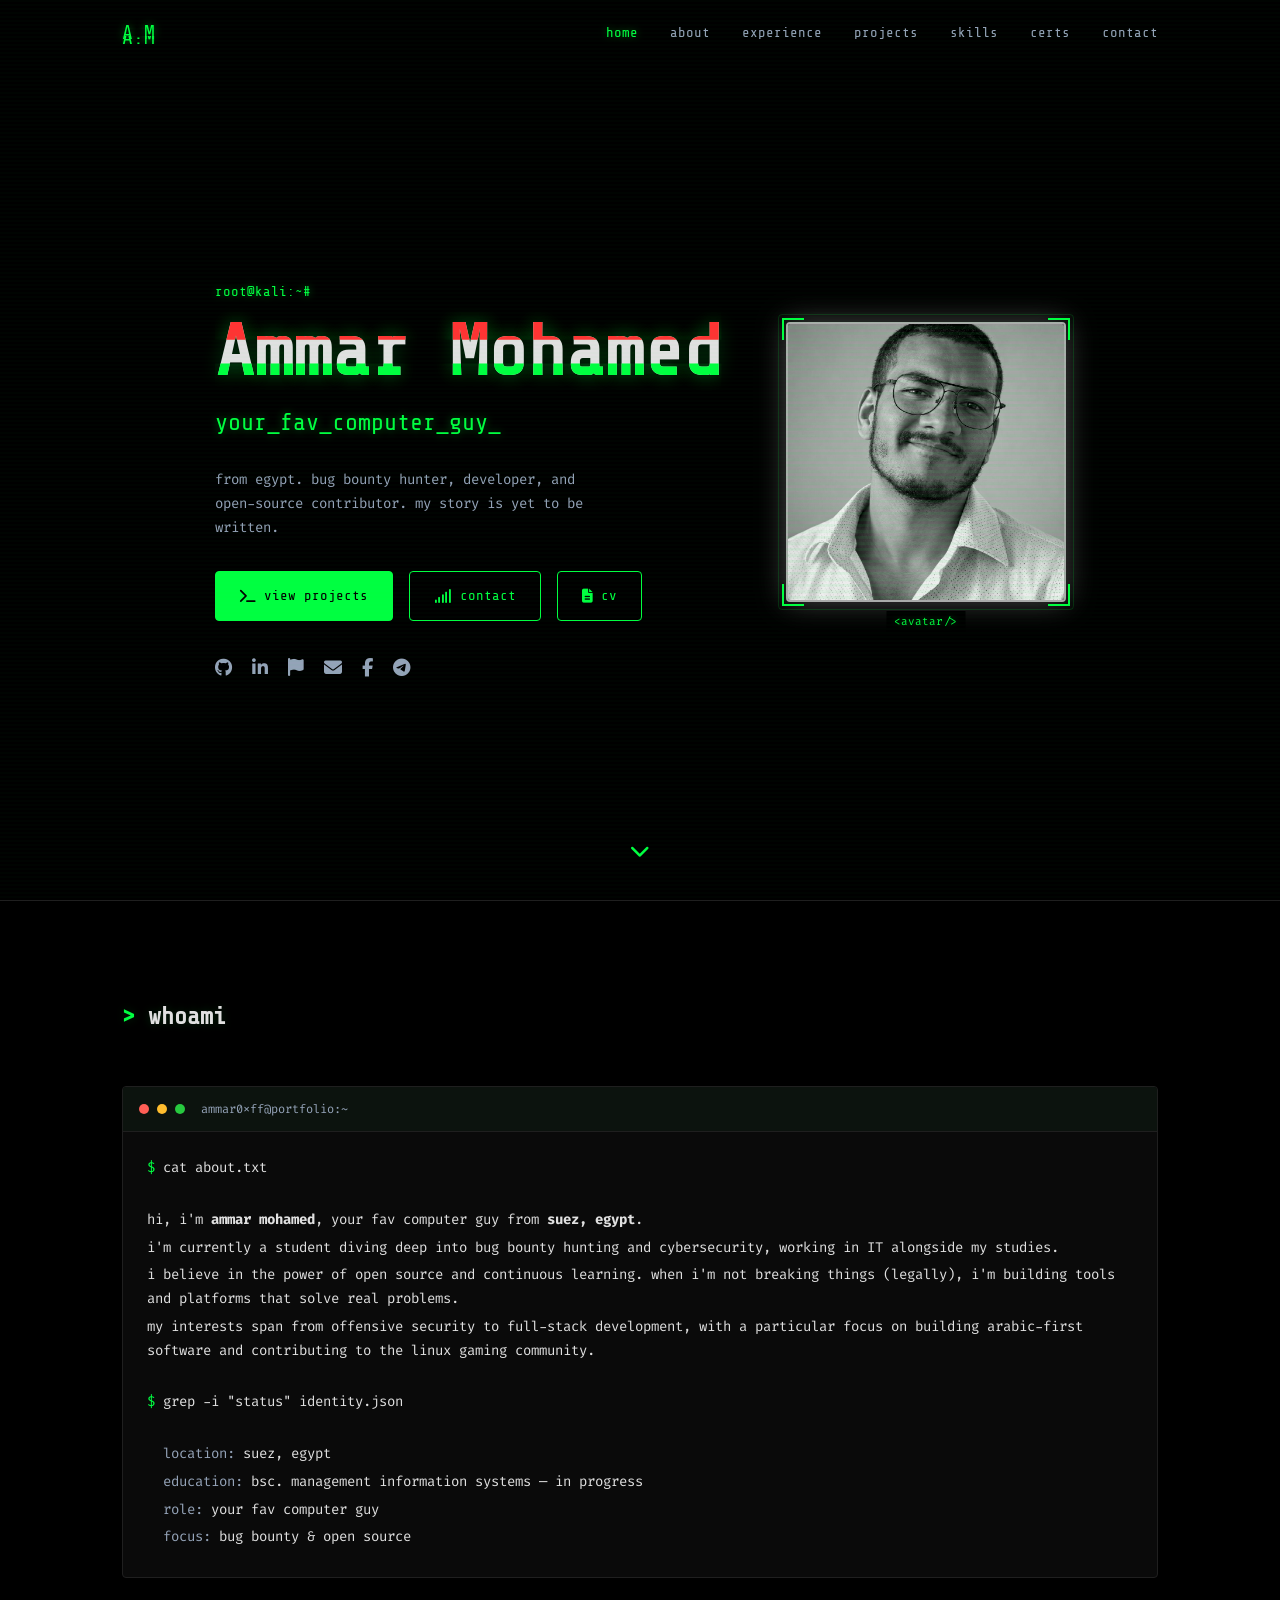
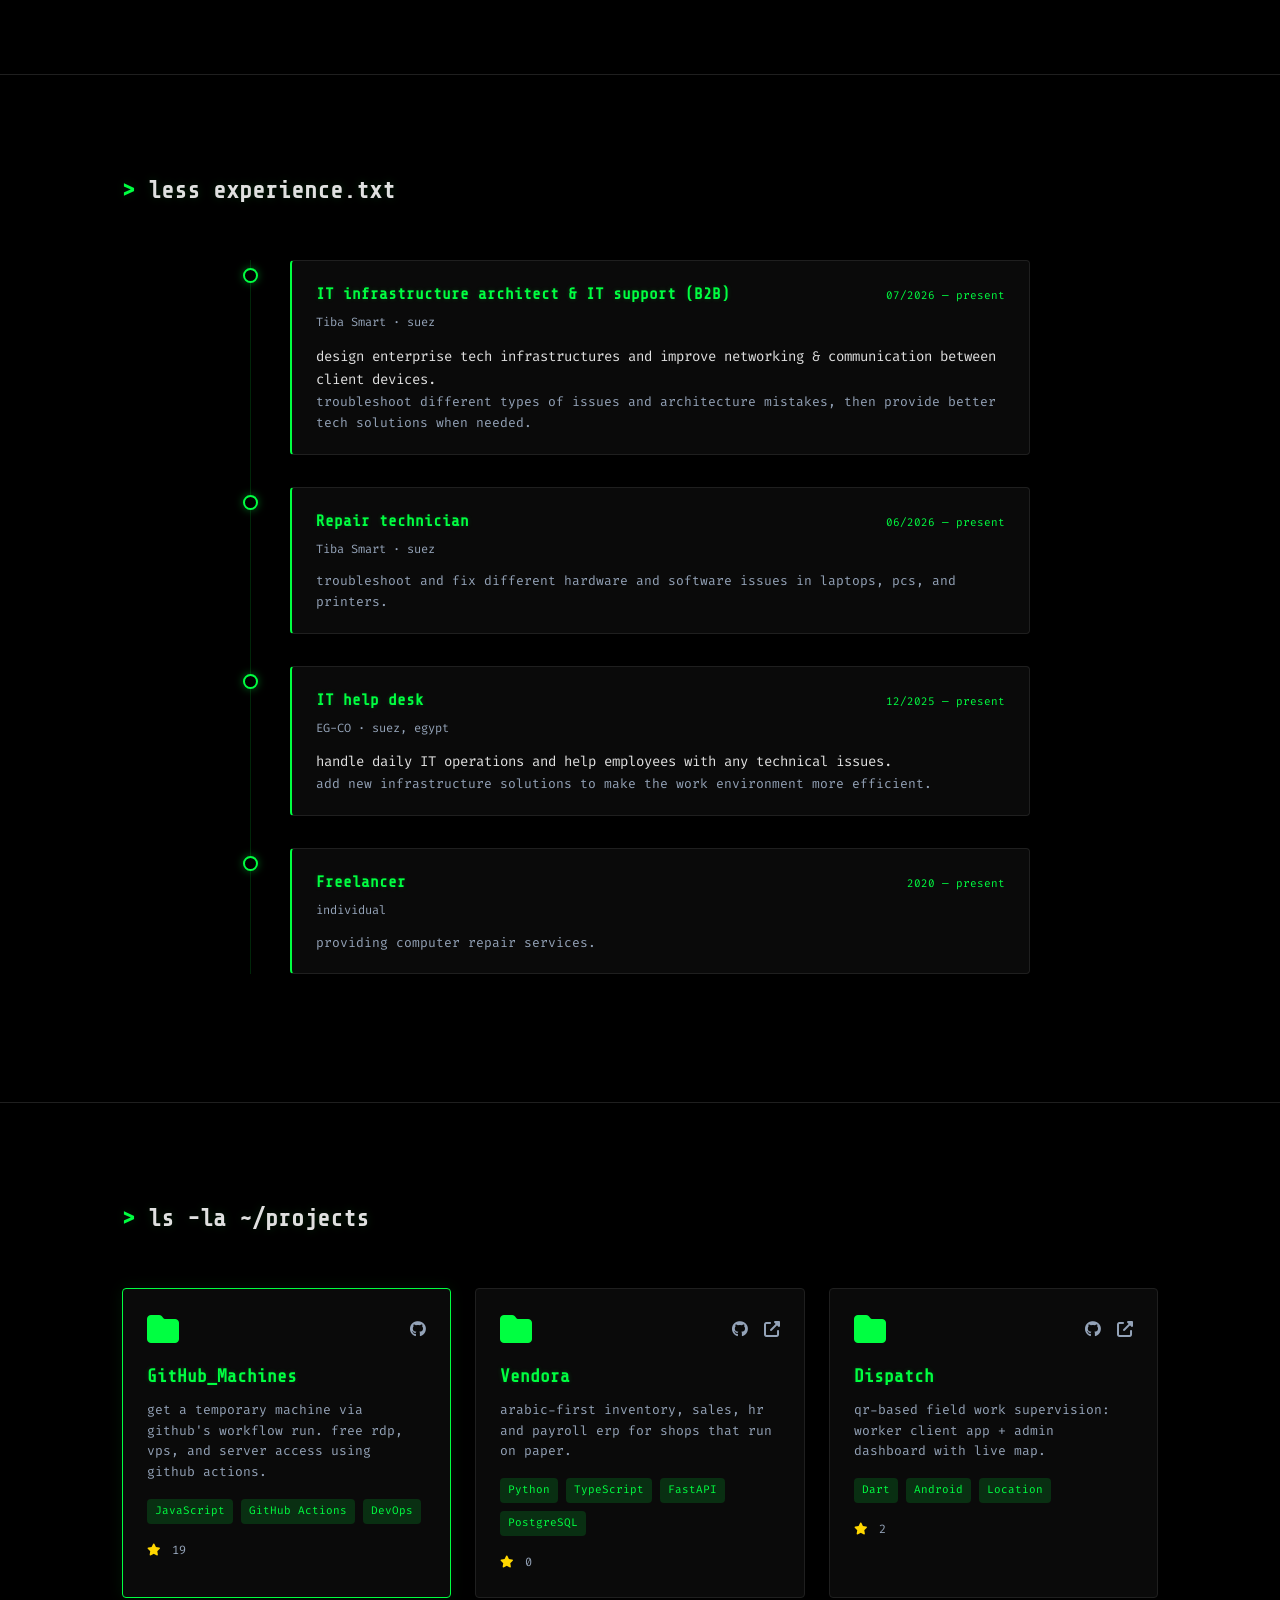
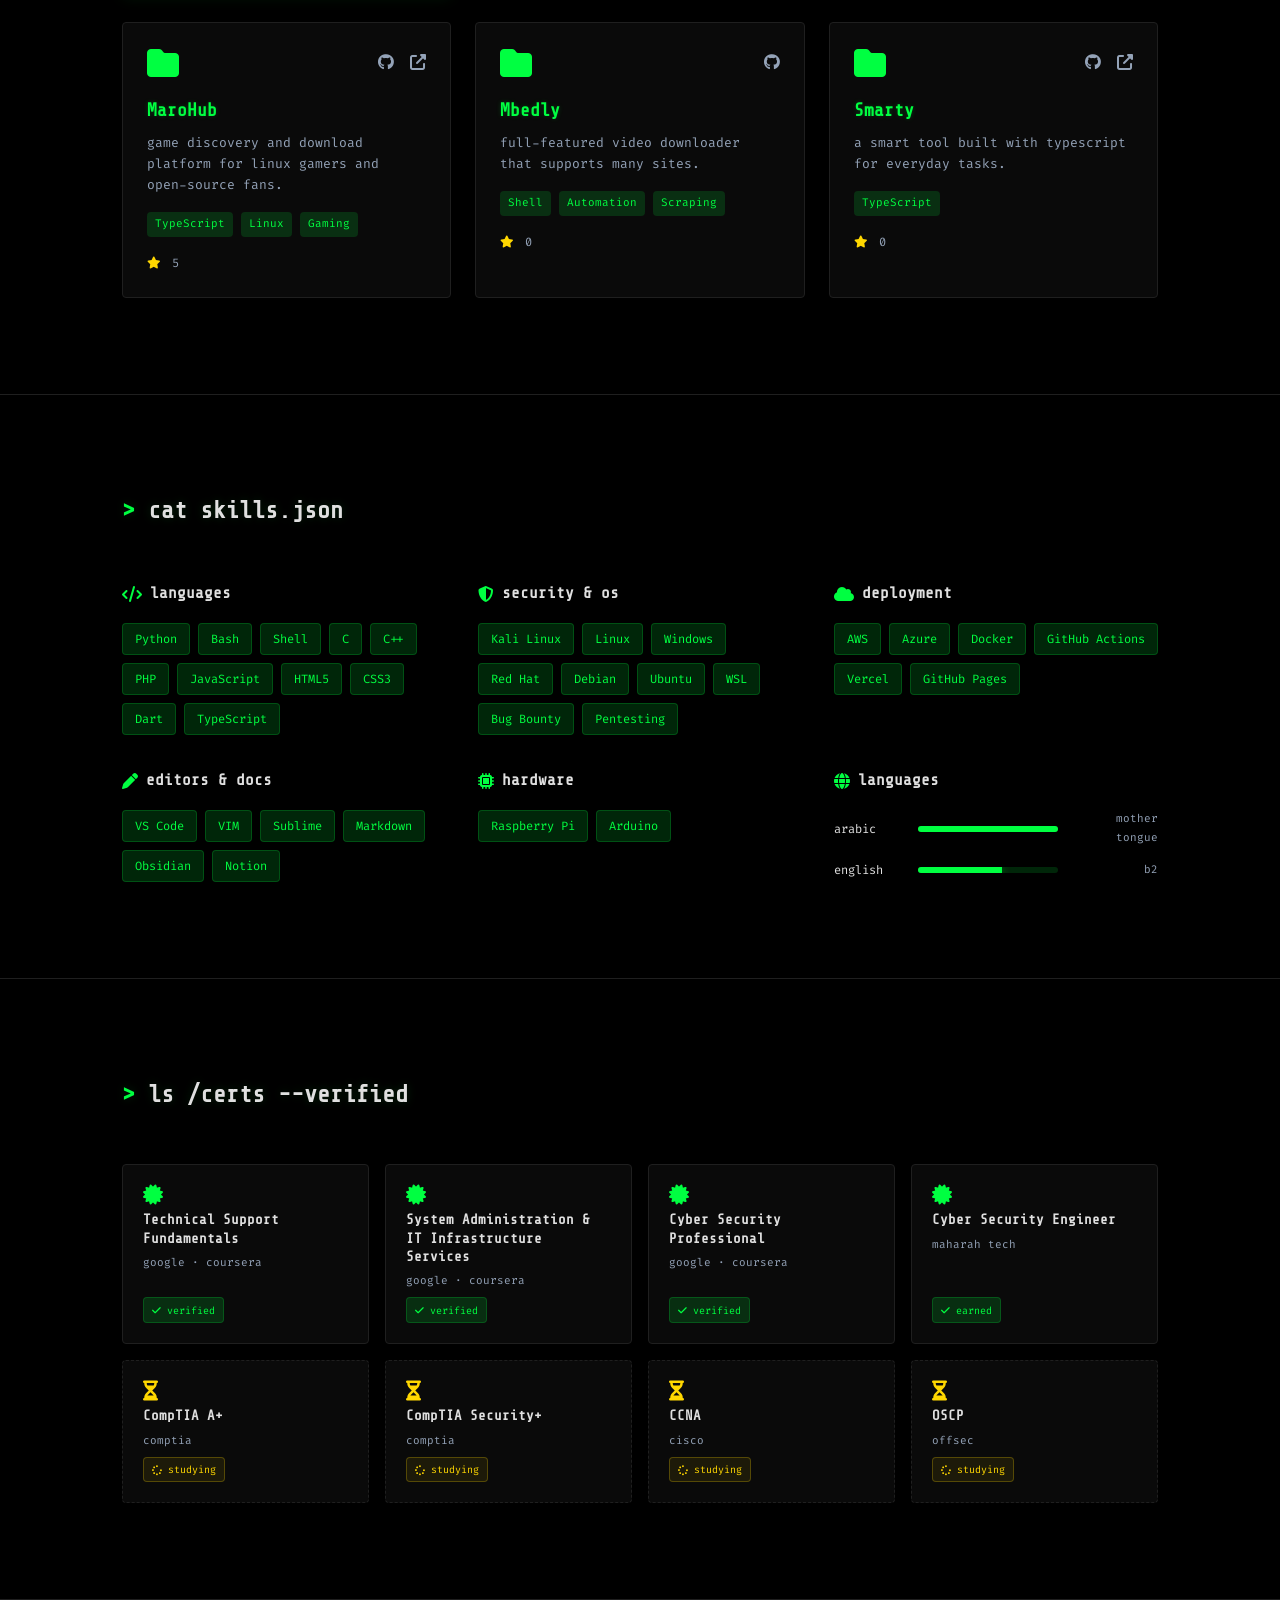
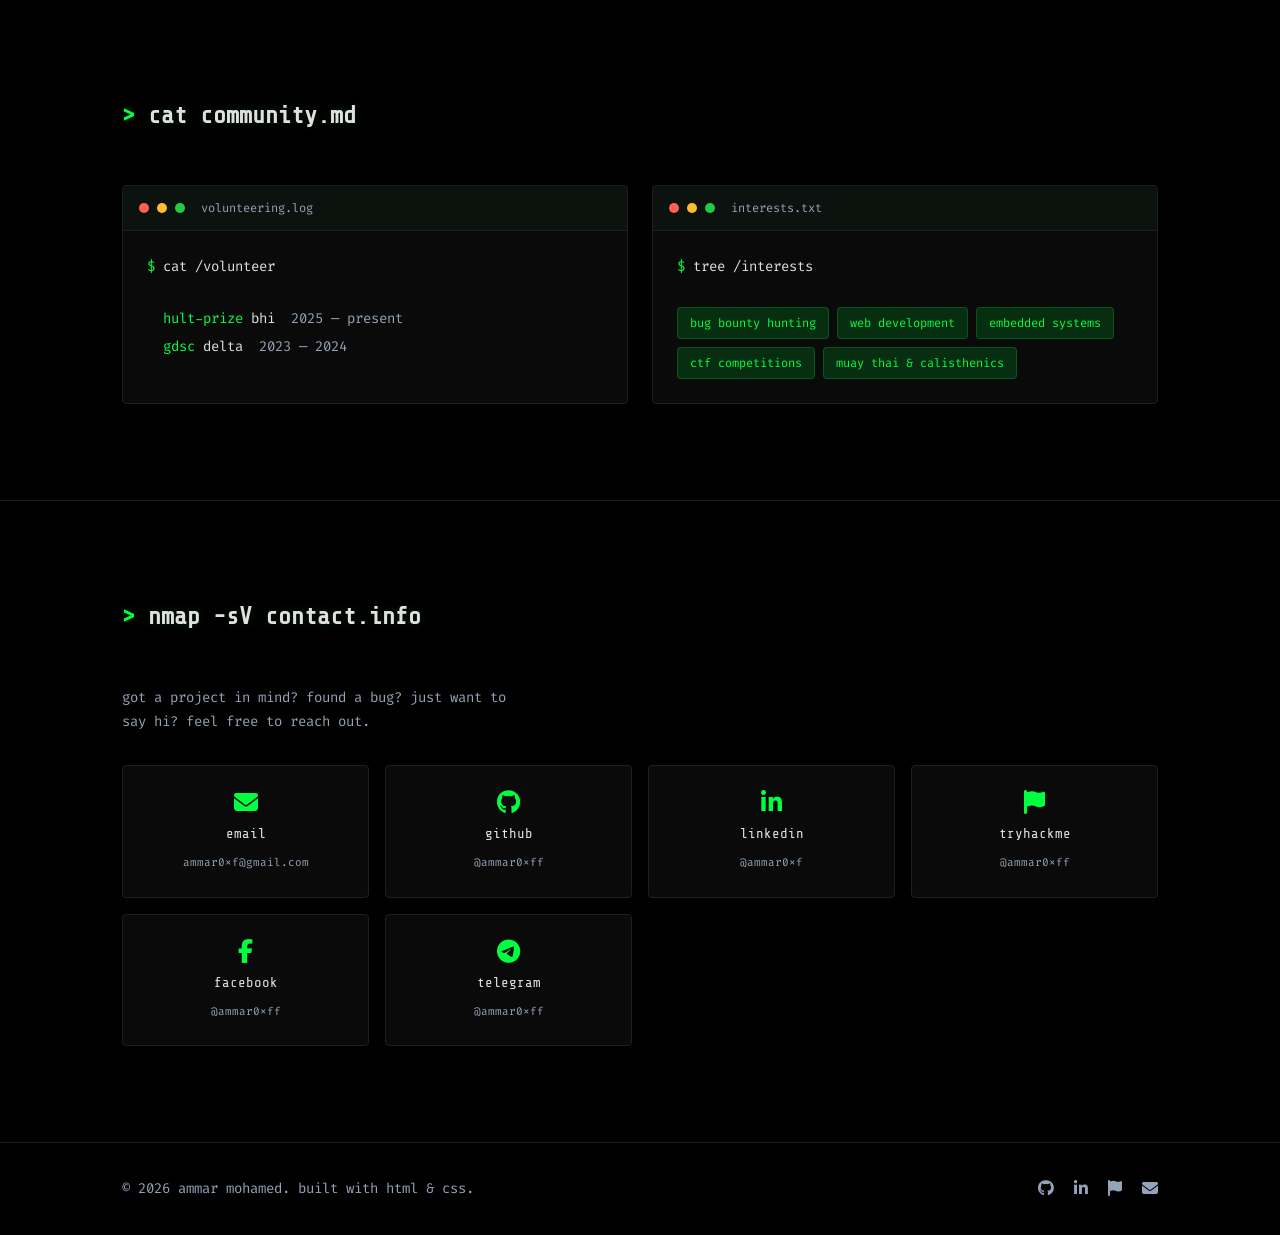
==== commit 24724155: "fix avatar path, add semantic HTML, typewriter, scroll progress, back-to-top; clean cv.html CSS" ====
--- a/index.html
+++ b/index.html
@@ -5,6 +5,12 @@
   <meta name="viewport" content="width=device-width, initial-scale=1.0">
   <title>Ammar Mohamed | Your Fav Computer Guy</title>
   <meta name="description" content="Ammar Mohamed - Your fav computer guy from Egypt. Bug bounty hunter, developer, and open-source contributor.">
+  <meta name="theme-color" content="#000000">
+  <meta property="og:title" content="Ammar Mohamed | Your Fav Computer Guy">
+  <meta property="og:description" content="Bug bounty hunter, developer, and open-source contributor from Egypt.">
+  <meta property="og:type" content="website">
+  <meta property="og:url" content="https://ammar0xff.github.io/">
+  <meta property="og:image" content="https://ammar0xff.github.io/assets/avatar.jpg">
   <link rel="icon" type="image/svg+xml" href="assets/favicon.svg">
   <link rel="stylesheet" href="https://cdnjs.cloudflare.com/ajax/libs/font-awesome/6.5.2/css/all.min.css">
   <link rel="preconnect" href="https://fonts.googleapis.com">
@@ -13,6 +19,8 @@
   <link rel="stylesheet" href="styles.css">
 </head>
 <body>
+
+  <div class="scroll-progress" id="scroll-progress"></div>
 
   <!-- ===== NAVBAR ===== -->
   <nav class="navbar" id="navbar">
@@ -34,13 +42,14 @@
   </nav>
 
   <!-- ===== HERO ===== -->
+  <main id="main" class="main">
   <section class="hero" id="home">
     <div class="scanlines"></div>
     <div class="hero-container">
       <div class="hero-content">
         <p class="hero-prefix">root@kali:~#</p>
         <h1 class="hero-name glitch" data-text="Ammar Mohamed">Ammar Mohamed</h1>
-        <p class="hero-title"><span class="typing-text">your_fav_computer_guy</span><span class="cursor">_</span></p>
+        <p class="hero-title"><span class="typing-text" data-phrases='["your_fav_computer_guy","bug_bounty_hunter","open_source_dev","linux_gamer"]'>your_fav_computer_guy</span><span class="cursor">_</span></p>
         <p class="hero-desc">from egypt. bug bounty hunter, developer, and open-source contributor. my story is yet to be written.</p>
         <div class="hero-buttons">
           <a href="#projects" class="btn btn-primary"><i class="fas fa-terminal"></i> view projects</a>
@@ -58,8 +67,7 @@
       </div>
       <div class="hero-image">
         <div class="avatar-frame">
-          <!-- EDIT: replace src with your own profile image -->
-          <img class="avatar" src="https://avatars.githubusercontent.com/u/149649923?v=4" alt="Ammar Mohamed" loading="lazy">
+          <img class="avatar" src="assets/avatar.jpg" alt="Portrait of Ammar Mohamed" loading="lazy">
           <div class="avatar-scan"></div>
           <div class="avatar-ring"></div>
           <span class="avatar-corner tl"></span>
@@ -113,7 +121,7 @@
       <h2 class="section-title"><span class="green">&gt;</span> less experience.txt</h2>
       <div class="timeline">
 
-        <div class="timeline-item">
+        <article class="timeline-item">
           <div class="timeline-card">
             <div class="timeline-head">
               <h3>IT infrastructure architect & IT support (B2B)</h3>
@@ -123,9 +131,9 @@
             <p>design enterprise tech infrastructures and improve networking &amp; communication between client devices.</p>
             <p>troubleshoot different types of issues and architecture mistakes, then provide better tech solutions when needed.</p>
           </div>
-        </div>
-
-        <div class="timeline-item">
+        </article>
+
+        <article class="timeline-item">
           <div class="timeline-card">
             <div class="timeline-head">
               <h3>Repair technician</h3>
@@ -134,9 +142,9 @@
             <p class="timeline-org">Tiba Smart &middot; suez</p>
             <p>troubleshoot and fix different hardware and software issues in laptops, pcs, and printers.</p>
           </div>
-        </div>
-
-        <div class="timeline-item">
+        </article>
+
+        <article class="timeline-item">
           <div class="timeline-card">
             <div class="timeline-head">
               <h3>IT help desk</h3>
@@ -146,9 +154,9 @@
             <p>handle daily IT operations and help employees with any technical issues.</p>
             <p>add new infrastructure solutions to make the work environment more efficient.</p>
           </div>
-        </div>
-
-        <div class="timeline-item">
+        </article>
+
+        <article class="timeline-item">
           <div class="timeline-card">
             <div class="timeline-head">
               <h3>Freelancer</h3>
@@ -157,7 +165,7 @@
             <p class="timeline-org">individual</p>
             <p>providing computer repair services.</p>
           </div>
-        </div>
+        </article>
 
       </div>
     </div>
@@ -169,11 +177,11 @@
       <h2 class="section-title"><span class="green">&gt;</span> ls -la ~/projects</h2>
       <div class="projects-grid">
 
-        <div class="project-card featured">
+        <article class="project-card featured">
           <div class="project-header">
             <i class="fas fa-folder project-icon"></i>
             <div class="project-links">
-              <a href="https://github.com/ammar0xff/GitHub_Machines" target="_blank"><i class="fab fa-github"></i></a>
+              <a href="https://github.com/ammar0xff/GitHub_Machines" target="_blank" rel="noopener"><i class="fab fa-github"></i></a>
             </div>
           </div>
           <h3 class="project-name">GitHub_Machines</h3>
@@ -184,14 +192,14 @@
             <span>DevOps</span>
           </div>
           <div class="project-stars"><i class="fas fa-star"></i> 19</div>
-        </div>
-
-        <div class="project-card">
+        </article>
+
+        <article class="project-card">
           <div class="project-header">
             <i class="fas fa-folder project-icon"></i>
             <div class="project-links">
-              <a href="https://github.com/ammar0xff/Vendora" target="_blank"><i class="fab fa-github"></i></a>
-              <a href="https://vendora-self-xi.vercel.app" target="_blank"><i class="fas fa-external-link-alt"></i></a>
+              <a href="https://github.com/ammar0xff/Vendora" target="_blank" rel="noopener"><i class="fab fa-github"></i></a>
+              <a href="https://vendora-self-xi.vercel.app" target="_blank" rel="noopener"><i class="fas fa-external-link-alt"></i></a>
             </div>
           </div>
           <h3 class="project-name">Vendora</h3>
@@ -203,14 +211,14 @@
             <span>PostgreSQL</span>
           </div>
           <div class="project-stars"><i class="fas fa-star"></i> 0</div>
-        </div>
-
-        <div class="project-card">
+        </article>
+
+        <article class="project-card">
           <div class="project-header">
             <i class="fas fa-folder project-icon"></i>
             <div class="project-links">
-              <a href="https://github.com/ammar0xff/Dispatch" target="_blank"><i class="fab fa-github"></i></a>
-              <a href="https://ammar0xff.github.io/Dispatch/" target="_blank"><i class="fas fa-external-link-alt"></i></a>
+              <a href="https://github.com/ammar0xff/Dispatch" target="_blank" rel="noopener"><i class="fab fa-github"></i></a>
+              <a href="https://ammar0xff.github.io/Dispatch/" target="_blank" rel="noopener"><i class="fas fa-external-link-alt"></i></a>
             </div>
           </div>
           <h3 class="project-name">Dispatch</h3>
@@ -221,14 +229,14 @@
             <span>Location</span>
           </div>
           <div class="project-stars"><i class="fas fa-star"></i> 2</div>
-        </div>
-
-        <div class="project-card">
+        </article>
+
+        <article class="project-card">
           <div class="project-header">
             <i class="fas fa-folder project-icon"></i>
             <div class="project-links">
-              <a href="https://github.com/ammar0xff/MaroHub" target="_blank"><i class="fab fa-github"></i></a>
-              <a href="https://ammar0xff.github.io/MaroHub/" target="_blank"><i class="fas fa-external-link-alt"></i></a>
+              <a href="https://github.com/ammar0xff/MaroHub" target="_blank" rel="noopener"><i class="fab fa-github"></i></a>
+              <a href="https://ammar0xff.github.io/MaroHub/" target="_blank" rel="noopener"><i class="fas fa-external-link-alt"></i></a>
             </div>
           </div>
           <h3 class="project-name">MaroHub</h3>
@@ -239,13 +247,13 @@
             <span>Gaming</span>
           </div>
           <div class="project-stars"><i class="fas fa-star"></i> 5</div>
-        </div>
-
-        <div class="project-card">
+        </article>
+
+        <article class="project-card">
           <div class="project-header">
             <i class="fas fa-folder project-icon"></i>
             <div class="project-links">
-              <a href="https://github.com/ammar0xff/Mbedly" target="_blank"><i class="fab fa-github"></i></a>
+              <a href="https://github.com/ammar0xff/Mbedly" target="_blank" rel="noopener"><i class="fab fa-github"></i></a>
             </div>
           </div>
           <h3 class="project-name">Mbedly</h3>
@@ -256,14 +264,14 @@
             <span>Scraping</span>
           </div>
           <div class="project-stars"><i class="fas fa-star"></i> 0</div>
-        </div>
-
-        <div class="project-card">
+        </article>
+
+        <article class="project-card">
           <div class="project-header">
             <i class="fas fa-folder project-icon"></i>
             <div class="project-links">
-              <a href="https://github.com/ammar0xff/Smarty" target="_blank"><i class="fab fa-github"></i></a>
-              <a href="https://ammar0xff.github.io/Smarty/" target="_blank"><i class="fas fa-external-link-alt"></i></a>
+              <a href="https://github.com/ammar0xff/Smarty" target="_blank" rel="noopener"><i class="fab fa-github"></i></a>
+              <a href="https://ammar0xff.github.io/Smarty/" target="_blank" rel="noopener"><i class="fas fa-external-link-alt"></i></a>
             </div>
           </div>
           <h3 class="project-name">Smarty</h3>
@@ -272,7 +280,7 @@
             <span>TypeScript</span>
           </div>
           <div class="project-stars"><i class="fas fa-star"></i> 0</div>
-        </div>
+        </article>
 
       </div>
     </div>
@@ -353,12 +361,12 @@
           <div class="skillb-rows">
             <div class="skillb-row">
               <span>arabic</span>
-              <div class="skillb-bar"><div class="skillb-fill" style="width: 100%"></div></div>
+              <div class="skillb-bar"><div class="skillb-fill fill-100"></div></div>
               <small>mother tongue</small>
             </div>
             <div class="skillb-row">
               <span>english</span>
-              <div class="skillb-bar"><div class="skillb-fill" style="width: 60%"></div></div>
+              <div class="skillb-bar"><div class="skillb-fill fill-60"></div></div>
               <small>b2</small>
             </div>
           </div>
@@ -394,40 +402,40 @@
           <small class="cert-badge earned"><i class="fas fa-check"></i> verified</small>
         </a>
 
-        <div class="cert-card">
+        <article class="cert-card">
           <i class="fas fa-certificate"></i>
           <h3>Cyber Security Engineer</h3>
           <span>maharah tech</span>
           <small class="cert-badge earned"><i class="fas fa-check"></i> earned</small>
-        </div>
-
-        <div class="cert-card pending">
+        </article>
+
+        <article class="cert-card pending">
           <i class="fas fa-hourglass-half"></i>
           <h3>CompTIA A+</h3>
           <span>comptia</span>
           <small class="cert-badge pending"><i class="fas fa-spinner"></i> studying</small>
-        </div>
-
-        <div class="cert-card pending">
+        </article>
+
+        <article class="cert-card pending">
           <i class="fas fa-hourglass-half"></i>
           <h3>CompTIA Security+</h3>
           <span>comptia</span>
           <small class="cert-badge pending"><i class="fas fa-spinner"></i> studying</small>
-        </div>
-
-        <div class="cert-card pending">
+        </article>
+
+        <article class="cert-card pending">
           <i class="fas fa-hourglass-half"></i>
           <h3>CCNA</h3>
           <span>cisco</span>
           <small class="cert-badge pending"><i class="fas fa-spinner"></i> studying</small>
-        </div>
-
-        <div class="cert-card pending">
+        </article>
+
+        <article class="cert-card pending">
           <i class="fas fa-hourglass-half"></i>
           <h3>OSCP</h3>
           <span>offsec</span>
           <small class="cert-badge pending"><i class="fas fa-spinner"></i> studying</small>
-        </div>
+        </article>
 
       </div>
     </div>
@@ -517,6 +525,9 @@
       </div>
     </div>
   </section>
+  </main>
+
+  <button class="back-to-top" id="back-to-top" aria-label="Back to top"><i class="fas fa-chevron-up"></i></button>
 
   <!-- ===== FOOTER ===== -->
   <footer class="footer">
@@ -524,9 +535,9 @@
       <div class="footer-content">
         <p class="muted">&copy; <span id="year"></span> ammar mohamed. built with html & css.</p>
         <div class="footer-socials">
-          <a href="https://github.com/ammar0xff" target="_blank"><i class="fab fa-github"></i></a>
-          <a href="https://www.linkedin.com/in/ammar0xf/" target="_blank"><i class="fab fa-linkedin-in"></i></a>
-          <a href="https://tryhackme.com/r/p/ammar0xff" target="_blank"><i class="fas fa-flag"></i></a>
+          <a href="https://github.com/ammar0xff" target="_blank" rel="noopener"><i class="fab fa-github"></i></a>
+          <a href="https://www.linkedin.com/in/ammar0xf/" target="_blank" rel="noopener"><i class="fab fa-linkedin-in"></i></a>
+          <a href="https://tryhackme.com/r/p/ammar0xff" target="_blank" rel="noopener"><i class="fas fa-flag"></i></a>
           <a href="mailto:ammar0xf@gmail.com"><i class="fas fa-envelope"></i></a>
         </div>
       </div>
@@ -534,6 +545,8 @@
   </footer>
 
   <script>
+    const reduceMotion = window.matchMedia('(prefers-reduced-motion: reduce)').matches;
+
     const toggle = document.getElementById('nav-toggle');
     const menu = document.getElementById('nav-menu');
     toggle.addEventListener('click', () => {
@@ -567,6 +580,46 @@
       document.getElementById('navbar').classList.toggle('scrolled', window.scrollY > 50);
     });
     document.getElementById('year').textContent = new Date().getFullYear();
+
+    const progress = document.getElementById('scroll-progress');
+    const backToTop = document.getElementById('back-to-top');
+    window.addEventListener('scroll', () => {
+      const scrollable = document.documentElement.scrollHeight - window.innerHeight;
+      progress.style.width = (scrollable > 0 ? (window.scrollY / scrollable) * 100 : 0) + '%';
+      backToTop.classList.toggle('visible', window.scrollY > 400);
+    }, { passive: true });
+    backToTop.addEventListener('click', () => {
+      window.scrollTo({ top: 0, behavior: reduceMotion ? 'auto' : 'smooth' });
+    });
+
+    const typingEl = document.querySelector('.typing-text');
+    if (typingEl) {
+      const phrases = JSON.parse(typingEl.dataset.phrases || '["your_fav_computer_guy"]');
+      let pi = 0, ci = 0, deleting = false;
+      const tick = () => {
+        const phrase = phrases[pi];
+        typingEl.textContent = phrase.slice(0, ci);
+        if (!deleting && ci < phrase.length) {
+          ci++;
+          setTimeout(tick, 70 + Math.random() * 60);
+        } else if (!deleting) {
+          deleting = true;
+          setTimeout(tick, 1600);
+        } else if (ci > 0) {
+          ci--;
+          setTimeout(tick, 30);
+        } else {
+          deleting = false;
+          pi = (pi + 1) % phrases.length;
+          setTimeout(tick, 350);
+        }
+      };
+      if (reduceMotion) {
+        typingEl.textContent = phrases[0];
+      } else {
+        tick();
+      }
+    }
   </script>
 </body>
-</html>+</html>
--- a/styles.css
+++ b/styles.css
@@ -83,6 +83,19 @@
   );
 }
 
+/* ===== SCROLL PROGRESS ===== */
+.scroll-progress {
+  position: fixed;
+  top: 0;
+  left: 0;
+  height: 2px;
+  width: 0;
+  background: var(--green);
+  box-shadow: 0 0 8px var(--green-glow);
+  z-index: 2000;
+  pointer-events: none;
+}
+
 /* ===== GLITCH ===== */
 .glitch {
   position: relative;
@@ -620,6 +633,38 @@
   color: var(--green);
 }
 
+/* ===== BACK TO TOP ===== */
+.back-to-top {
+  position: fixed;
+  bottom: 1.5rem;
+  right: 1.5rem;
+  width: 44px;
+  height: 44px;
+  display: flex;
+  align-items: center;
+  justify-content: center;
+  background: var(--surface);
+  border: 1px solid var(--green);
+  color: var(--green);
+  border-radius: var(--radius);
+  cursor: pointer;
+  opacity: 0;
+  visibility: hidden;
+  transform: translateY(10px);
+  transition: opacity 0.3s, visibility 0.3s, transform 0.3s, box-shadow 0.3s, background 0.3s, color 0.3s;
+  z-index: 1500;
+}
+.back-to-top.visible {
+  opacity: 1;
+  visibility: visible;
+  transform: translateY(0);
+}
+.back-to-top:hover {
+  background: var(--green);
+  color: #000;
+  box-shadow: 0 0 15px var(--green-glow);
+}
+
 /* ===== EXPERIENCE ===== */
 .experience {
   padding: 6rem 0;
@@ -798,7 +843,10 @@
   height: 100%;
   background: var(--green);
   box-shadow: 0 0 8px var(--green-glow);
-}
+  transition: width 0.6s ease;
+}
+.skillb-fill.fill-100 { width: 100%; }
+.skillb-fill.fill-60 { width: 60%; }
 .skillb-row small {
   font-size: 0.6875rem;
   color: var(--muted);
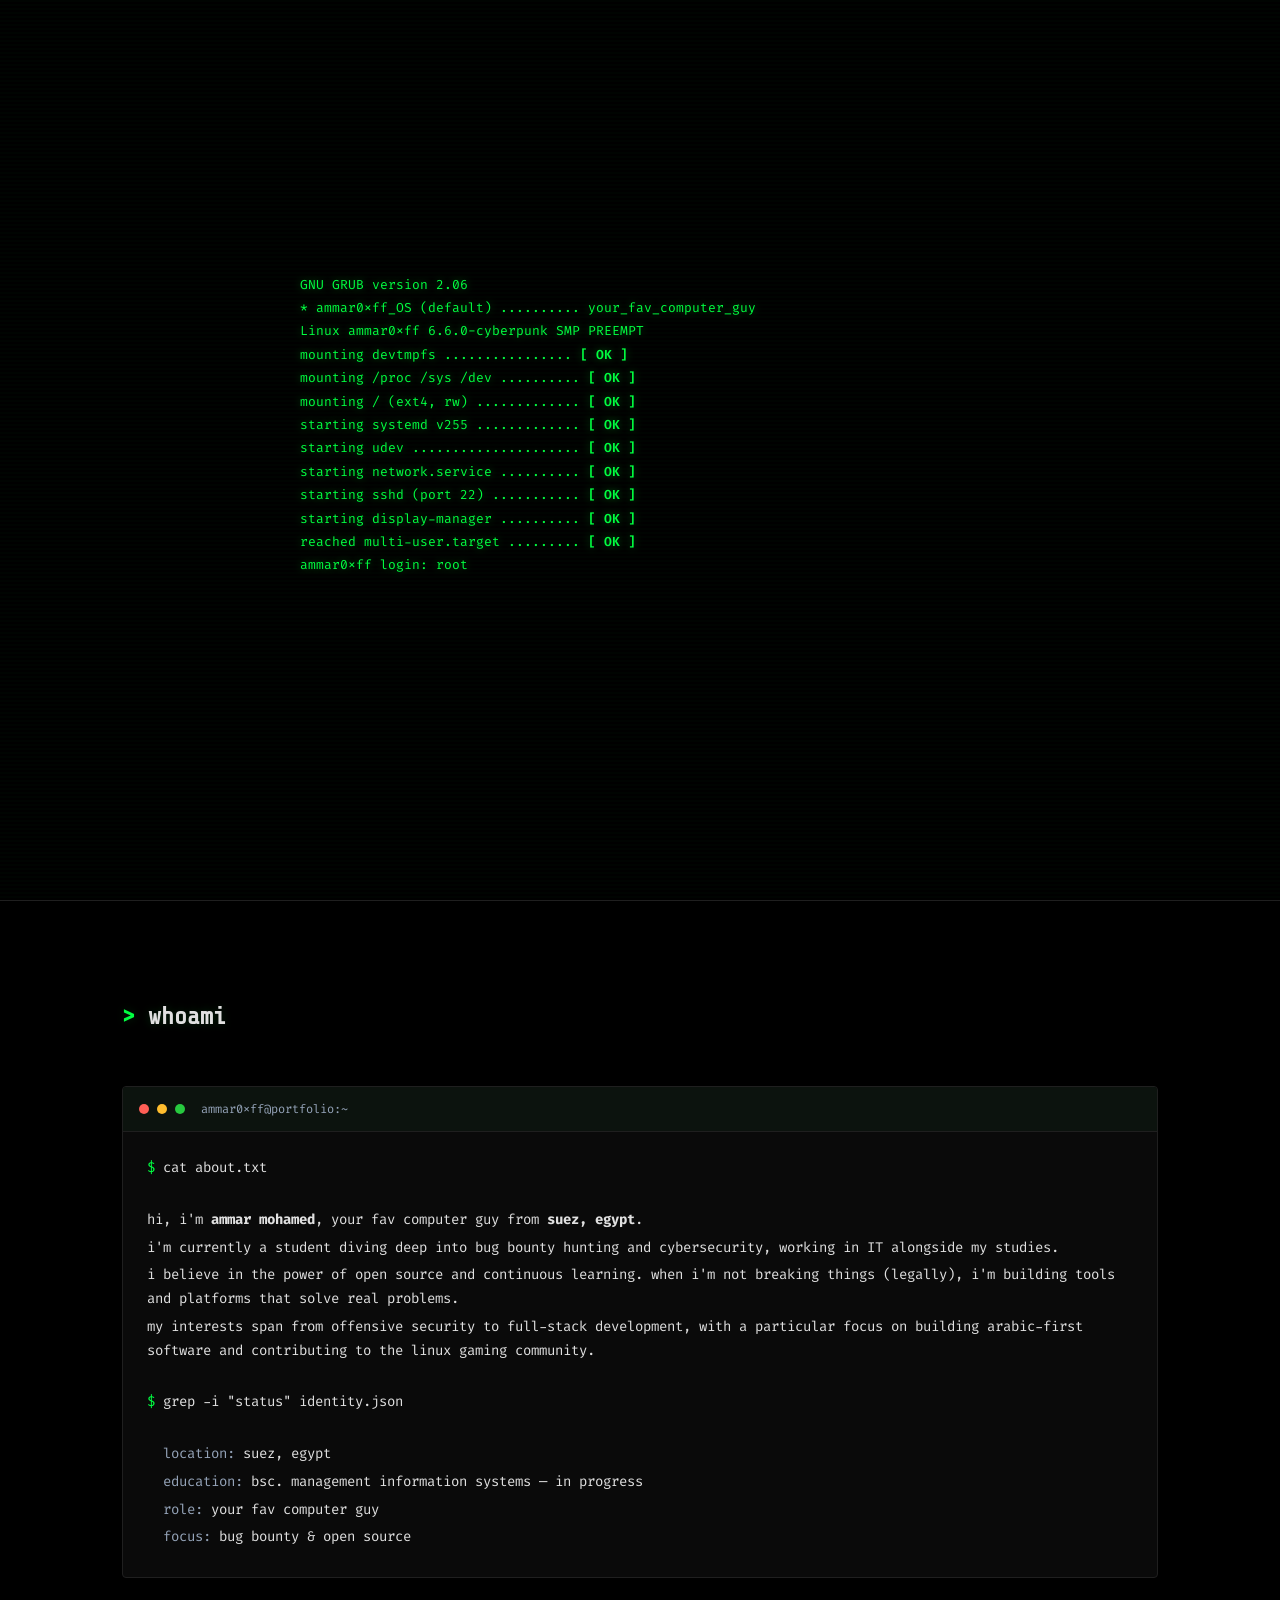
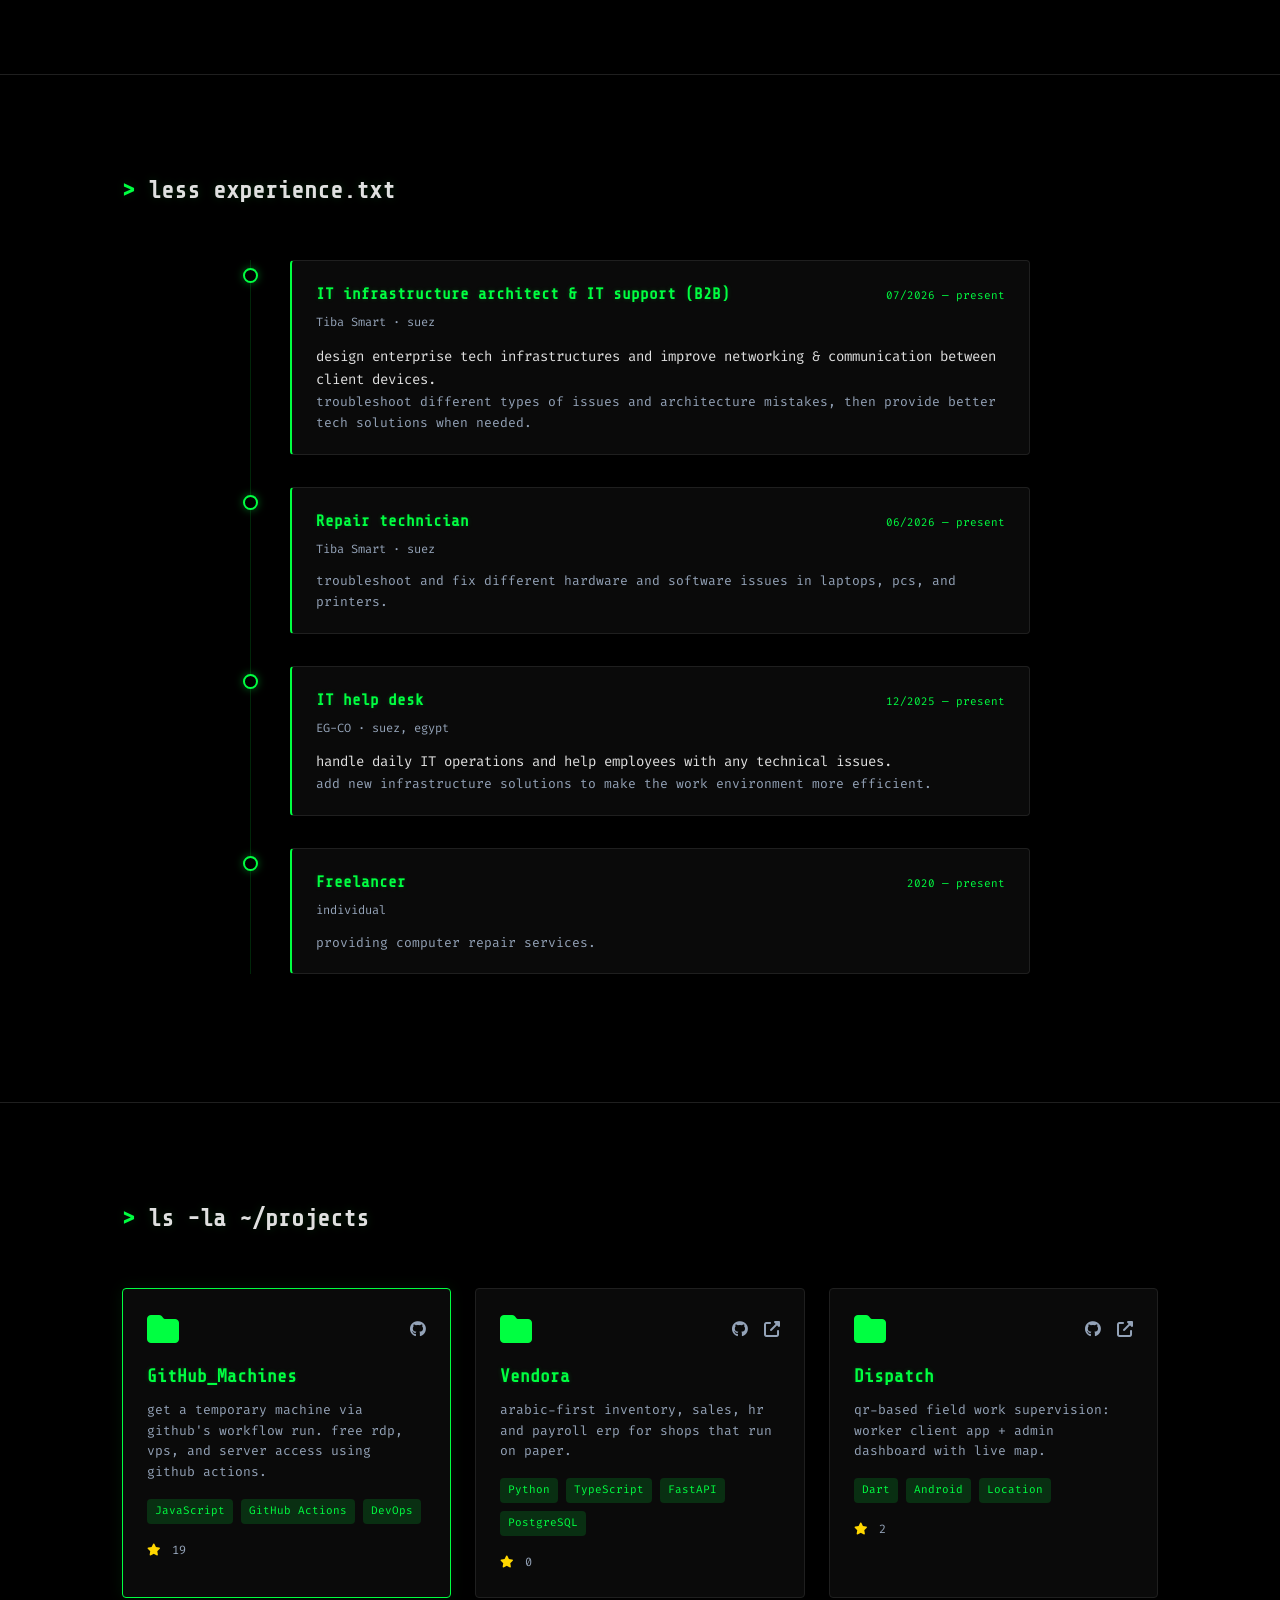
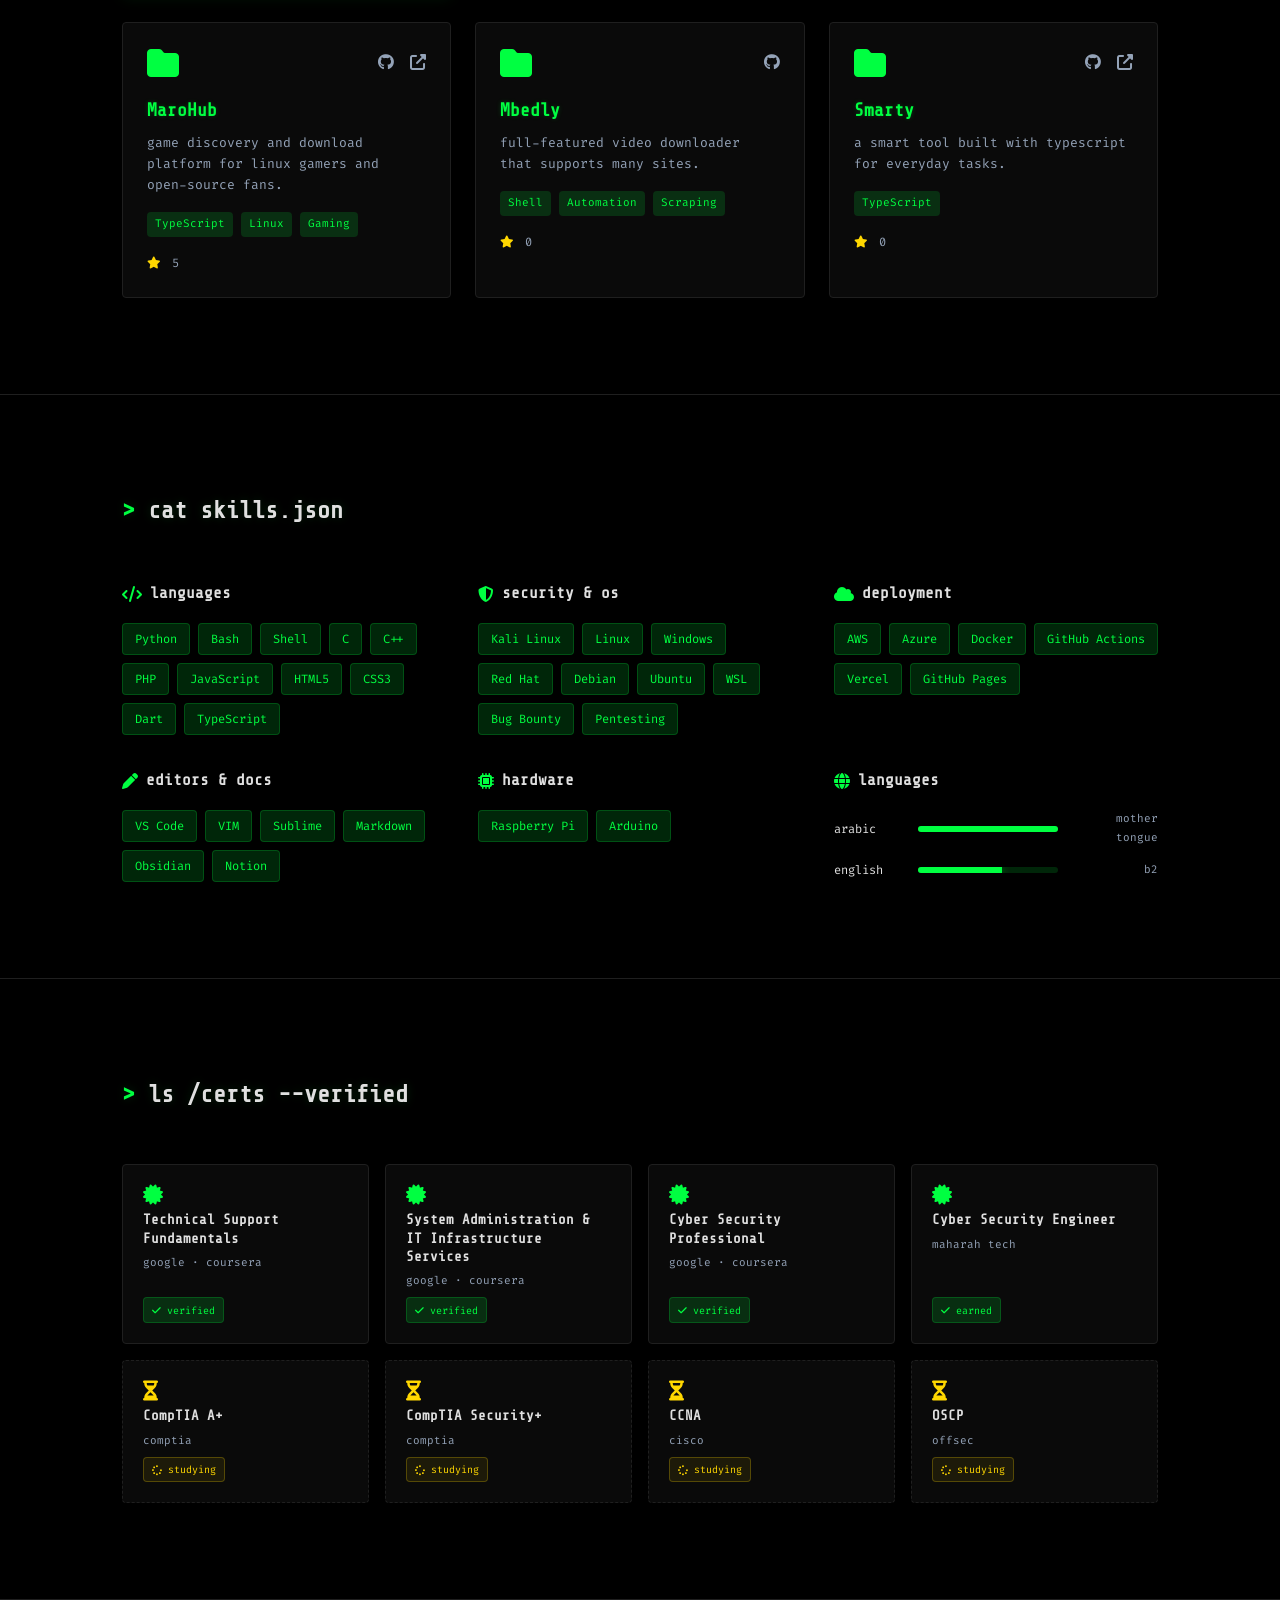
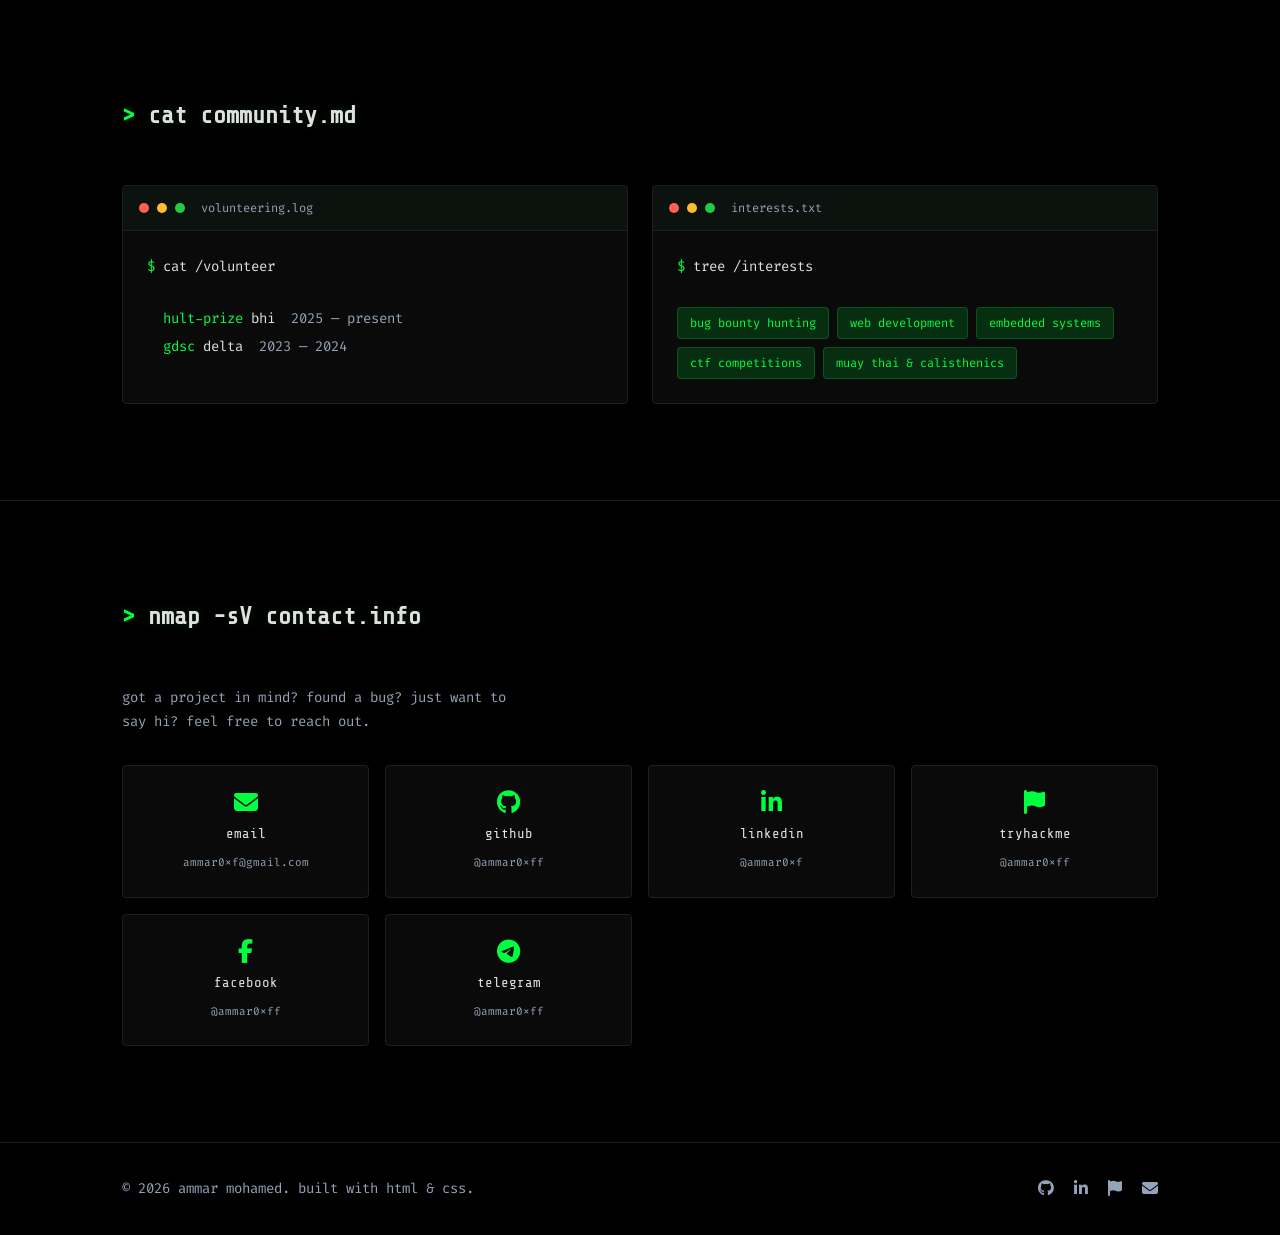
==== commit 30bd4fb2: "add linux-style boot splash screen with skip + reduced-motion support" ====
--- a/index.html
+++ b/index.html
@@ -20,6 +20,14 @@
 </head>
 <body>
 
+  <!-- ===== BOOT SPLASH ===== -->
+  <div class="boot-screen" id="boot-screen" aria-hidden="true">
+    <div class="boot-terminal">
+      <div class="boot-lines" id="boot-lines"></div>
+      <div class="boot-hint" id="boot-hint">press any key to skip</div>
+    </div>
+  </div>
+
   <div class="scroll-progress" id="scroll-progress"></div>
 
   <!-- ===== NAVBAR ===== -->
@@ -546,6 +554,88 @@
 
   <script>
     const reduceMotion = window.matchMedia('(prefers-reduced-motion: reduce)').matches;
+
+    // ===== BOOT SPLASH =====
+    const bootScreen = document.getElementById('boot-screen');
+    const bootLines = document.getElementById('boot-lines');
+    const bootHint = document.getElementById('boot-hint');
+    const bootPrompt = 'root@ammar0xff:~# ';
+    const bootLog = [
+      'GNU GRUB version 2.06',
+      '  * ammar0xff_OS (default) .......... your_fav_computer_guy',
+      '',
+      'Linux ammar0xff 6.6.0-cyberpunk SMP PREEMPT',
+      '    mounting devtmpfs ................ [ OK ]',
+      '    mounting /proc /sys /dev .......... [ OK ]',
+      '    mounting / (ext4, rw) ............. [ OK ]',
+      '    starting systemd v255 ............. [ OK ]',
+      '    starting udev ..................... [ OK ]',
+      '    starting network.service .......... [ OK ]',
+      '    starting sshd (port 22) ........... [ OK ]',
+      '    starting display-manager .......... [ OK ]',
+      '    reached multi-user.target ......... [ OK ]',
+      '',
+      'ammar0xff login: root',
+    ];
+
+    const bootSleep = (ms) => new Promise(r => setTimeout(r, ms));
+    function bootEscape(text) {
+      return text.replace(/&/g, '&amp;').replace(/</g, '&lt;').replace(/>/g, '&gt;');
+    }
+    function bootSpan(text) {
+      return bootEscape(text).replace(/\[ OK \]/g, '<span class="ok">[ OK ]</span>');
+    }
+    function appendBootLine(html) {
+      const d = document.createElement('div');
+      d.innerHTML = html;
+      bootLines.appendChild(d);
+      return d;
+    }
+    async function bootTypeCommand(text, speed) {
+      const d = appendBootLine('<span class="prompt">' + bootPrompt + '</span><span class="cmd"></span>');
+      const cmd = d.querySelector('.cmd');
+      for (let i = 0; i <= text.length; i++) {
+        cmd.textContent = text.slice(0, i);
+        await bootSleep(speed);
+      }
+      return d;
+    }
+    function finishBoot() {
+      if (!document.getElementById('boot-screen')) return;
+      bootScreen.classList.add('boot-done');
+      bootScreen.setAttribute('aria-hidden', 'true');
+      setTimeout(() => bootScreen.remove(), 700);
+    }
+    const skipBoot = () => finishBoot();
+    ['keydown', 'click', 'touchstart'].forEach(ev =>
+      window.addEventListener(ev, skipBoot, { once: true, capture: true })
+    );
+
+    async function playBoot() {
+      for (const line of bootLog) {
+        appendBootLine(bootSpan(line));
+        await bootSleep(line.includes('[ OK ]') ? 120 : line.includes('GRUB') ? 700 : 110);
+      }
+      await bootSleep(500);
+      await bootTypeCommand('whoami', 45);
+      appendBootLine('root');
+      await bootSleep(350);
+      await bootTypeCommand('cat /status', 45);
+      await bootSleep(200);
+      appendBootLine('<span class="ok">&gt; ready. your fav computer guy is online.</span>');
+      bootHint.style.opacity = 1;
+      await bootSleep(1100);
+      finishBoot();
+    }
+
+    if (bootScreen) {
+      if (reduceMotion) {
+        finishBoot();
+      } else {
+        playBoot();
+        setTimeout(finishBoot, 9000);
+      }
+    }
 
     const toggle = document.getElementById('nav-toggle');
     const menu = document.getElementById('nav-menu');
--- a/styles.css
+++ b/styles.css
@@ -83,6 +83,50 @@
   );
 }
 
+/* ===== BOOT SPLASH ===== */
+.boot-screen {
+  position: fixed;
+  inset: 0;
+  z-index: 9990;
+  background: var(--bg);
+  display: flex;
+  align-items: center;
+  justify-content: center;
+  padding: 2rem;
+  transition: opacity 0.6s ease, visibility 0.6s;
+}
+.boot-screen.boot-done {
+  opacity: 0;
+  visibility: hidden;
+  pointer-events: none;
+}
+.boot-terminal {
+  width: 100%;
+  max-width: 680px;
+}
+.boot-lines {
+  font-family: "Fira Code", monospace;
+  font-size: 0.8125rem;
+  line-height: 1.8;
+  color: var(--green);
+  text-shadow: 0 0 8px var(--green-glow);
+}
+.boot-lines .ok {
+  color: var(--green);
+  font-weight: 600;
+}
+.boot-lines .prompt {
+  font-weight: 600;
+}
+.boot-hint {
+  margin-top: 2rem;
+  font-family: "Share Tech Mono", monospace;
+  font-size: 0.6875rem;
+  color: var(--muted);
+  opacity: 0;
+  animation: blink 1.2s step-end infinite;
+}
+
 /* ===== SCROLL PROGRESS ===== */
 .scroll-progress {
   position: fixed;
@@ -306,21 +350,21 @@
 .avatar-frame {
   position: relative;
   width: 280px;
-  height: 280px;
+  aspect-ratio: 4 / 5;
 }
 .avatar-frame img {
   width: 100%;
   height: 100%;
   object-fit: cover;
+  object-position: center top;
   border-radius: var(--radius);
   border: 2px solid var(--green);
   box-shadow: 0 0 30px var(--green-glow);
-  filter: grayscale(1) brightness(0.9) contrast(1.1);
   display: block;
+  transition: transform 0.3s;
 }
 .avatar-frame img:hover {
-  filter: grayscale(0.4) brightness(1) contrast(1);
-  transition: filter 0.3s;
+  transform: scale(1.02);
 }
 .avatar-scan {
   position: absolute;
@@ -874,7 +918,6 @@
   }
   .avatar-frame {
     width: 220px;
-    height: 220px;
   }
   .projects-grid {
     grid-template-columns: repeat(auto-fill, minmax(280px, 1fr));
@@ -941,7 +984,6 @@
   }
   .avatar-frame {
     width: 150px;
-    height: 150px;
   }
   .avatar-corner {
     width: 16px;
@@ -997,6 +1039,18 @@
     overflow-x: auto;
     font-size: 0.75rem;
     -webkit-overflow-scrolling: touch;
+  }
+
+  /* Boot splash */
+  .boot-screen {
+    padding: 1.25rem;
+  }
+  .boot-lines {
+    font-size: 0.6875rem;
+    line-height: 1.7;
+  }
+  .boot-hint {
+    font-size: 0.625rem;
   }
 
   /* Projects */
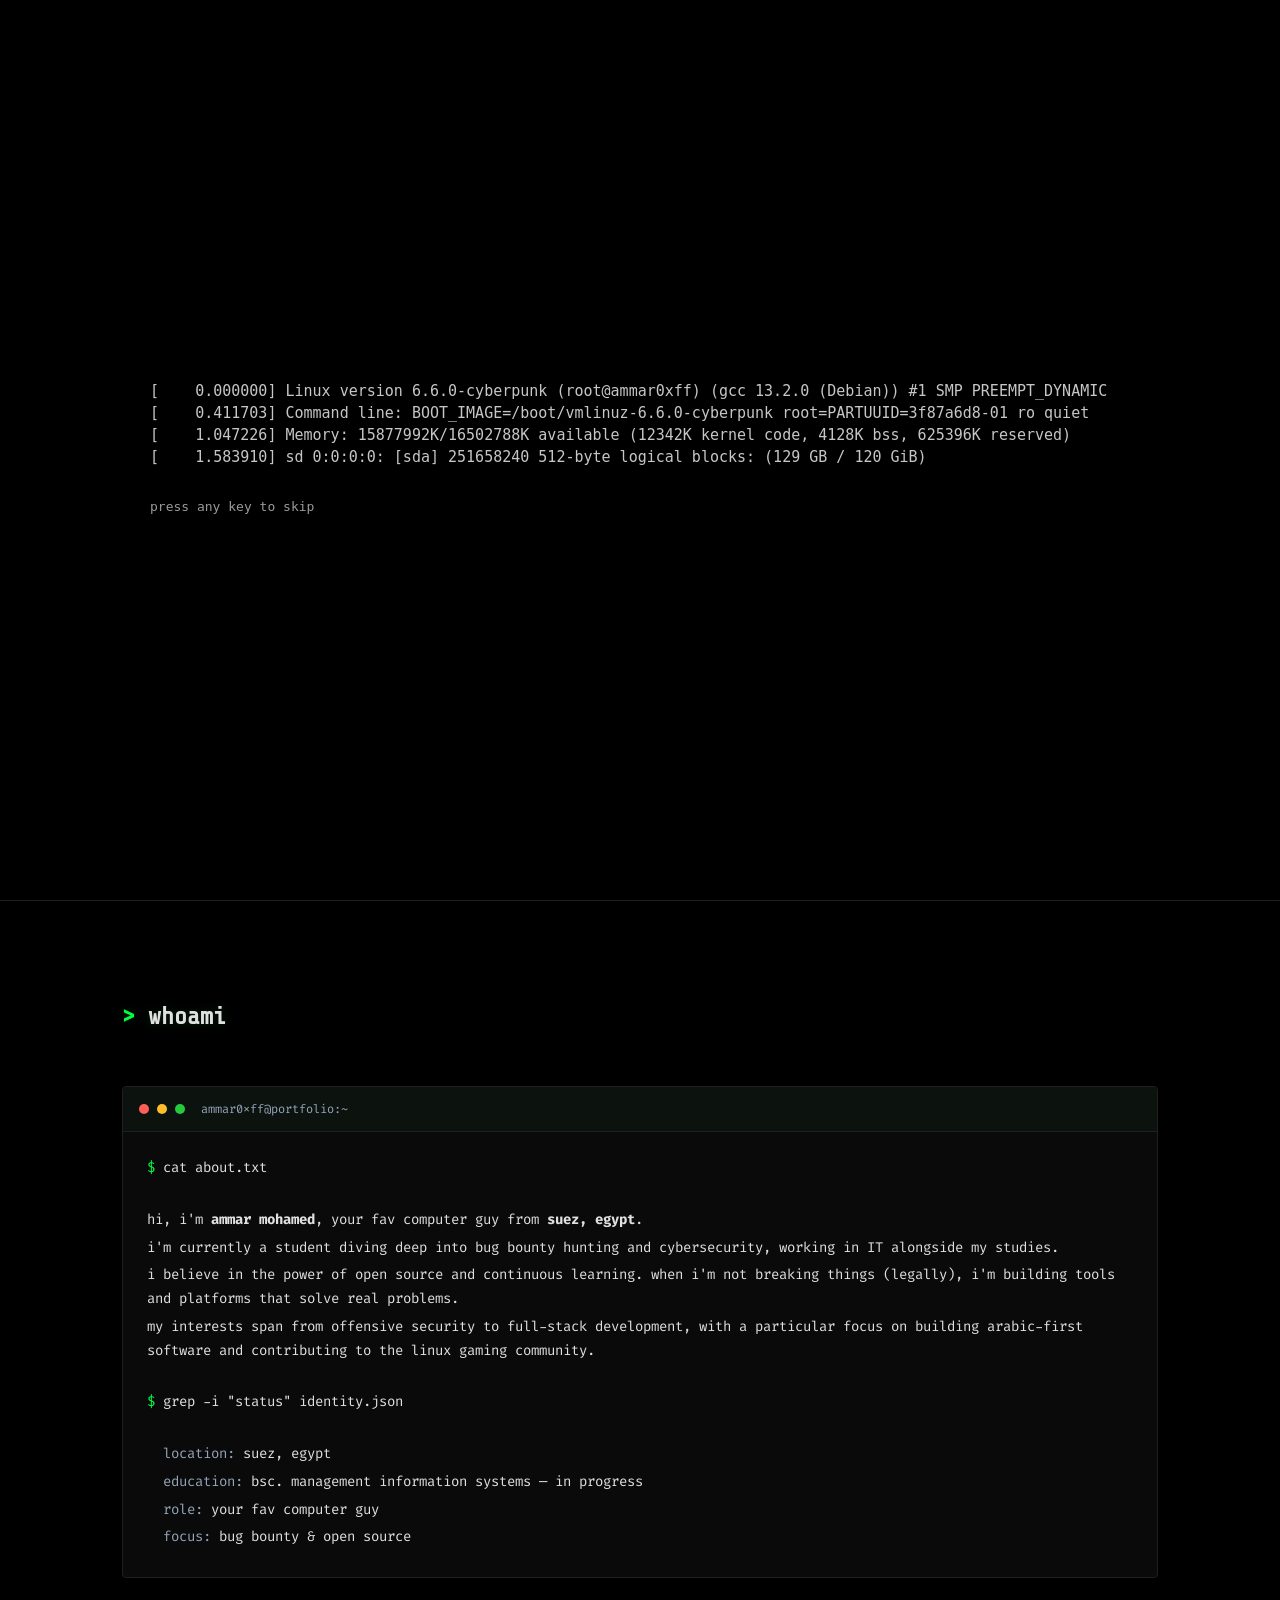
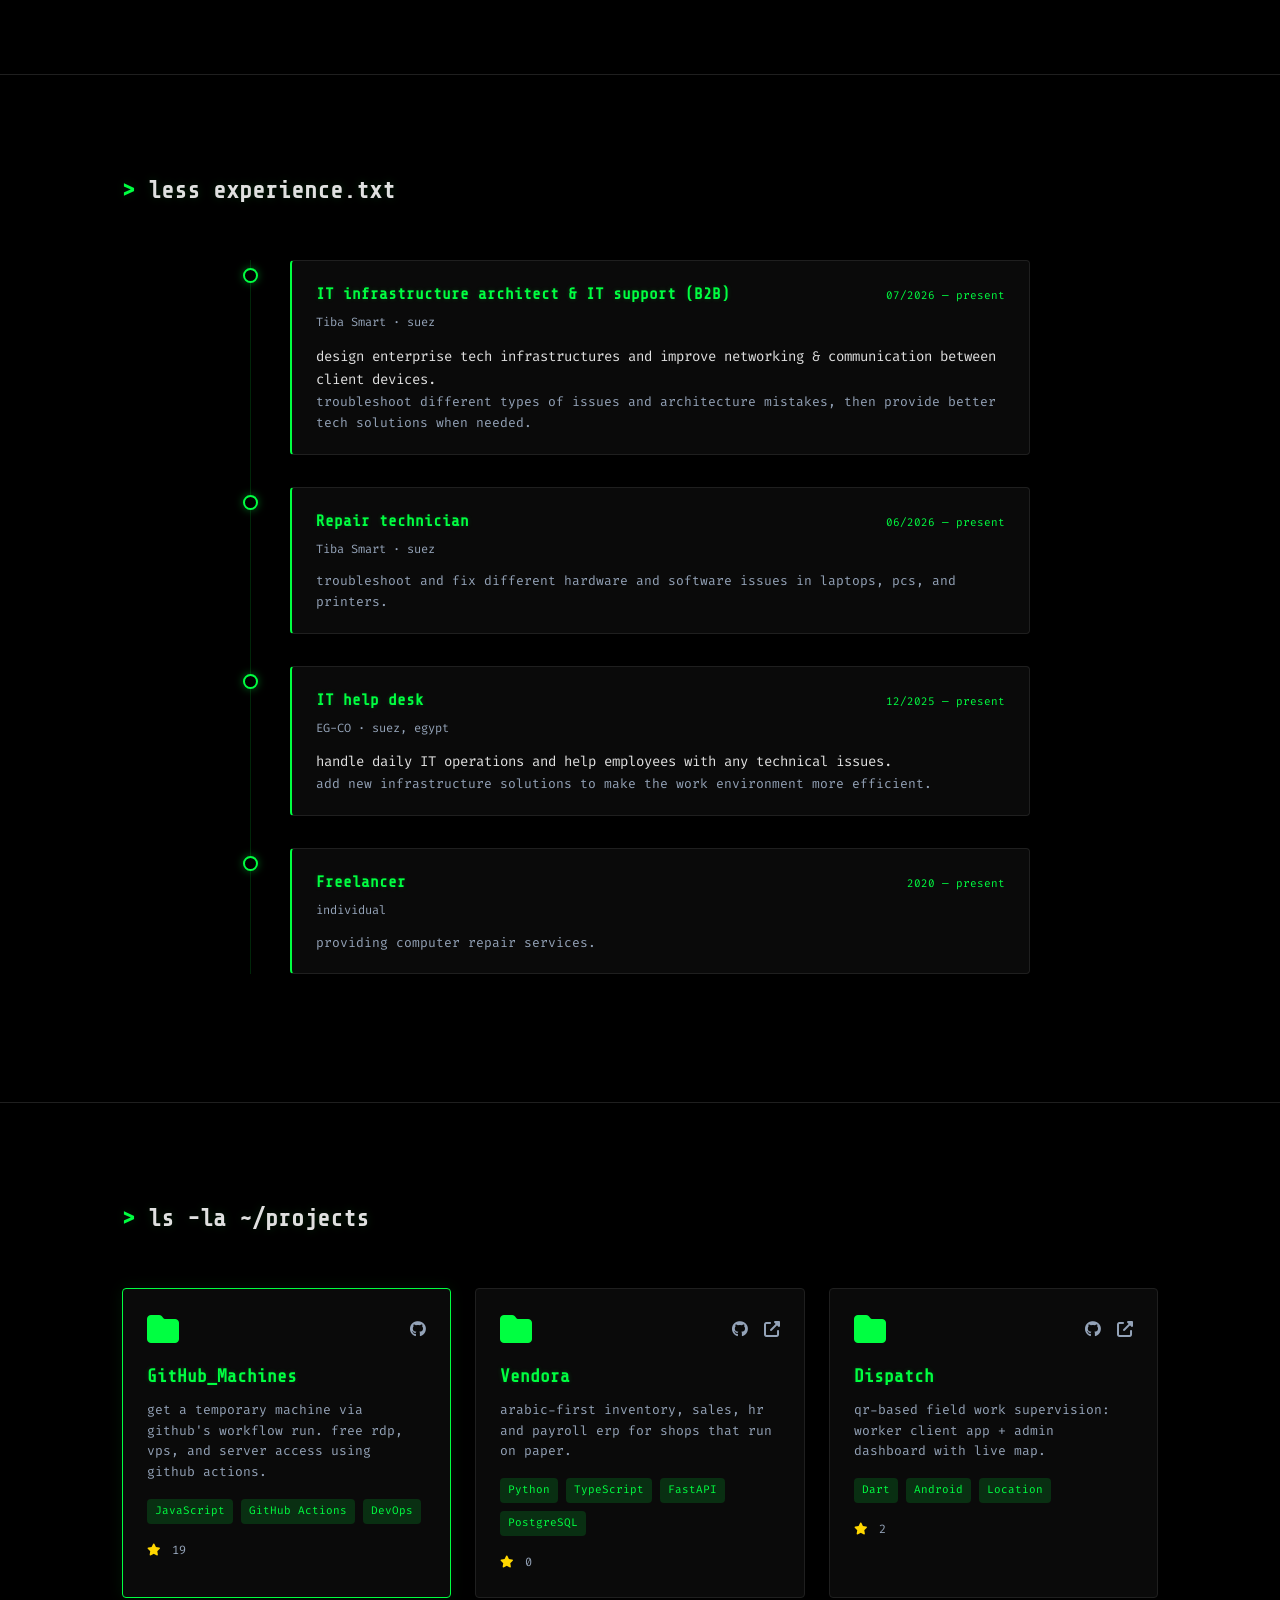
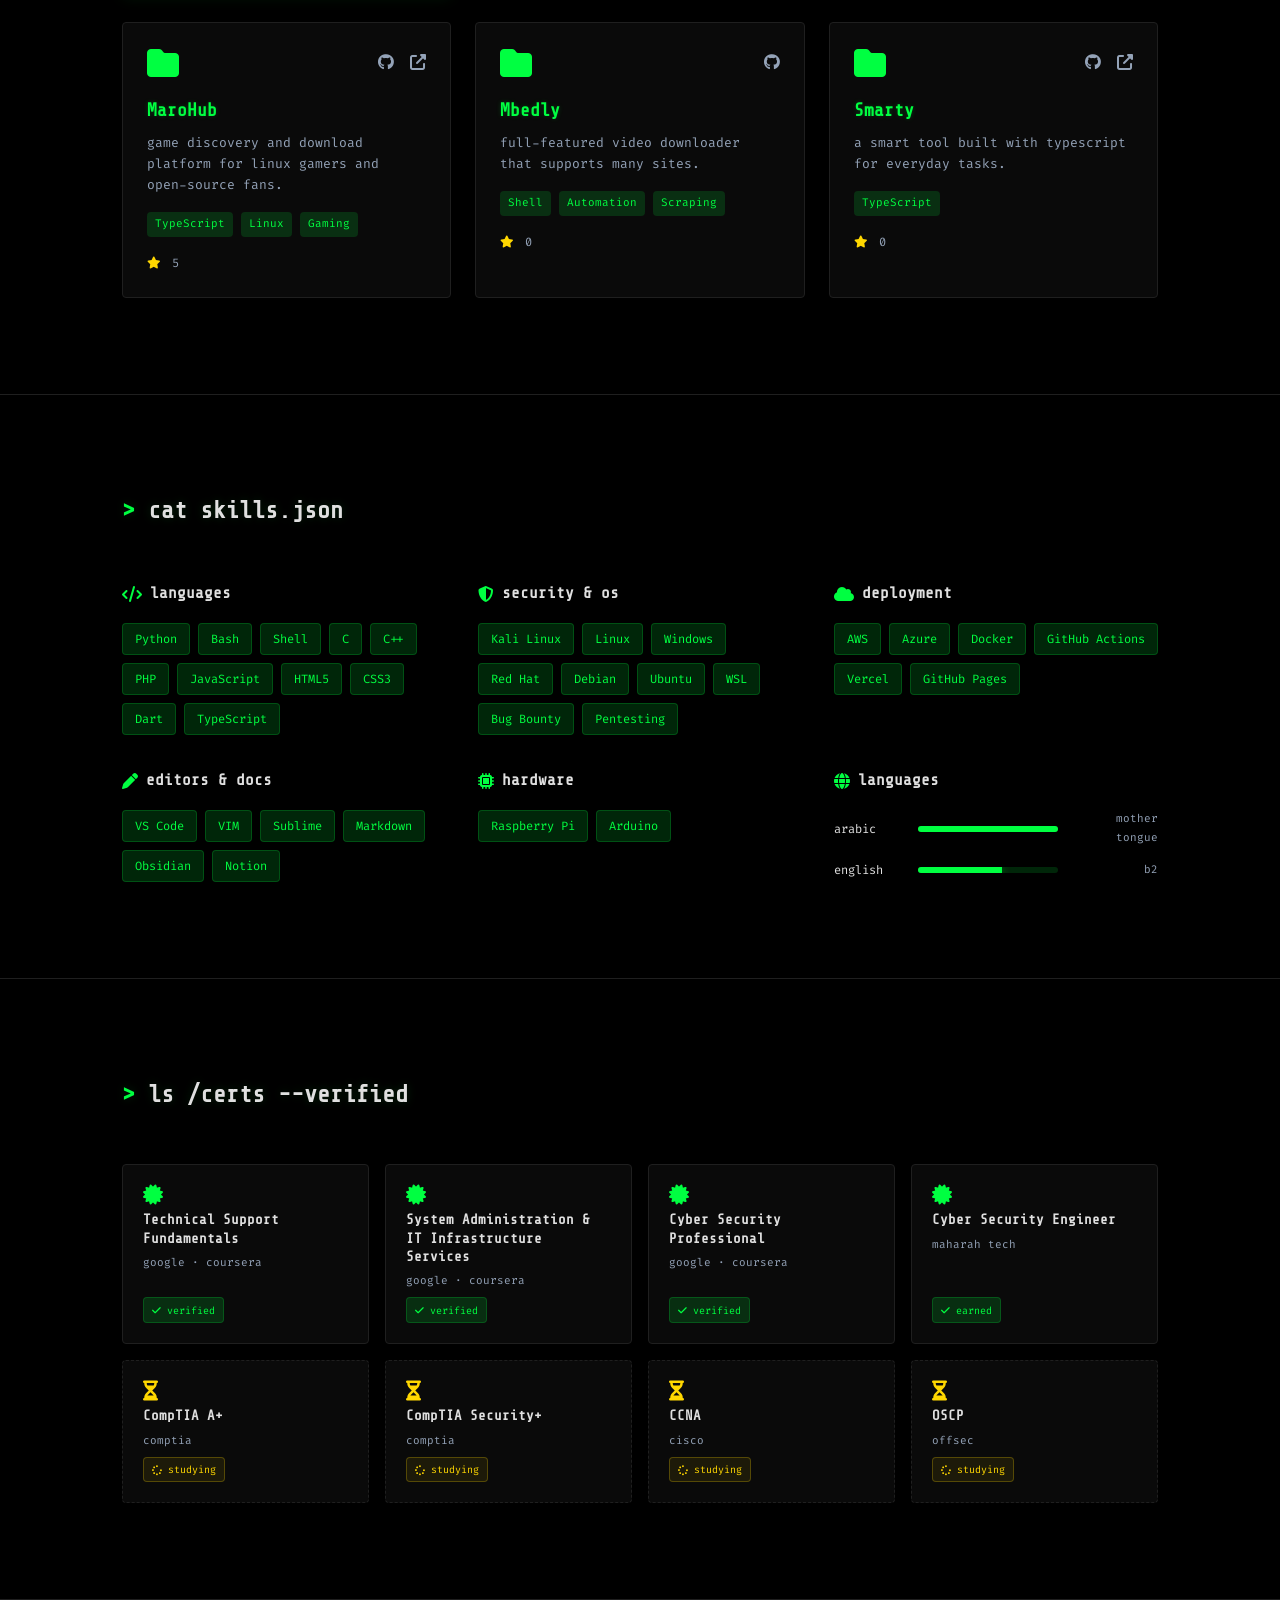
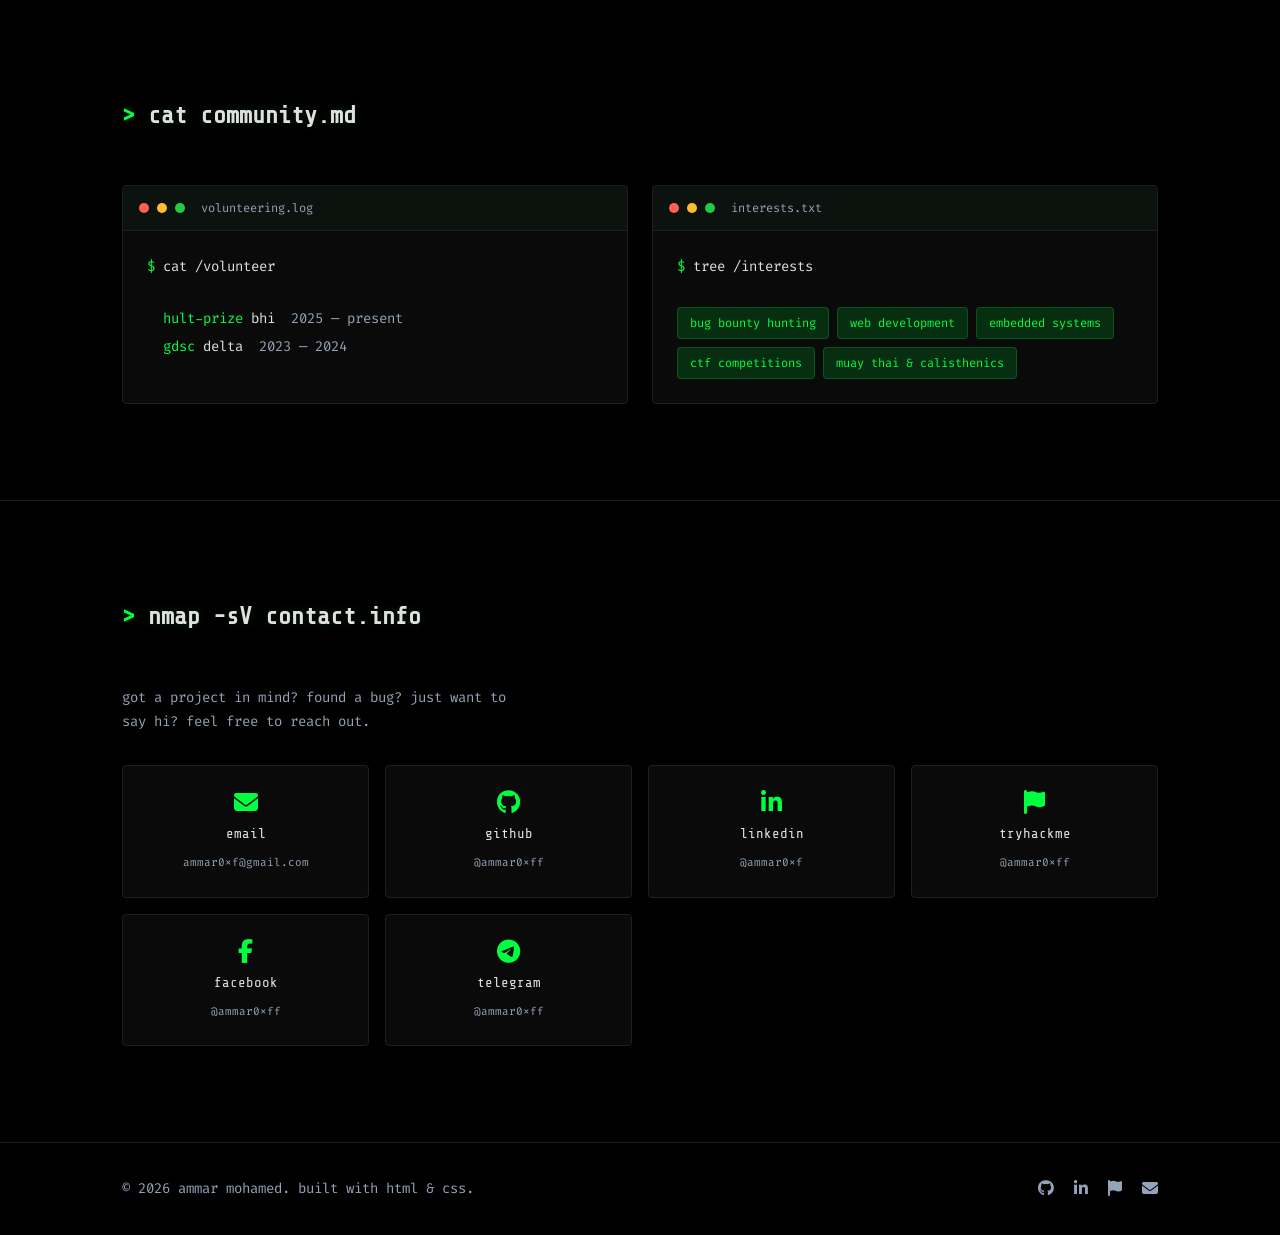
==== commit 00635593: "boot: faithful GRUB->kernel->systemd->login splash (exact markers, colors, console font)" ====
--- a/index.html
+++ b/index.html
@@ -555,47 +555,32 @@
   <script>
     const reduceMotion = window.matchMedia('(prefers-reduced-motion: reduce)').matches;
 
-    // ===== BOOT SPLASH =====
+    // ===== BOOT SPLASH (faithful GRUB -> kernel -> systemd -> login) =====
     const bootScreen = document.getElementById('boot-screen');
     const bootLines = document.getElementById('boot-lines');
     const bootHint = document.getElementById('boot-hint');
-    const bootPrompt = 'root@ammar0xff:~# ';
-    const bootLog = [
-      'GNU GRUB version 2.06',
-      '  * ammar0xff_OS (default) .......... your_fav_computer_guy',
-      '',
-      'Linux ammar0xff 6.6.0-cyberpunk SMP PREEMPT',
-      '    mounting devtmpfs ................ [ OK ]',
-      '    mounting /proc /sys /dev .......... [ OK ]',
-      '    mounting / (ext4, rw) ............. [ OK ]',
-      '    starting systemd v255 ............. [ OK ]',
-      '    starting udev ..................... [ OK ]',
-      '    starting network.service .......... [ OK ]',
-      '    starting sshd (port 22) ........... [ OK ]',
-      '    starting display-manager .......... [ OK ]',
-      '    reached multi-user.target ......... [ OK ]',
-      '',
-      'ammar0xff login: root',
-    ];
-
     const bootSleep = (ms) => new Promise(r => setTimeout(r, ms));
-    function bootEscape(text) {
-      return text.replace(/&/g, '&amp;').replace(/</g, '&lt;').replace(/>/g, '&gt;');
-    }
-    function bootSpan(text) {
-      return bootEscape(text).replace(/\[ OK \]/g, '<span class="ok">[ OK ]</span>');
-    }
-    function appendBootLine(html) {
+    const bootEsc = (t) => t.replace(/&/g, '&amp;').replace(/</g, '&lt;').replace(/>/g, '&gt;');
+    const OK = '<span class="ok">[  OK  ]</span>';
+    const padTo = (s, w) => (s + ' '.repeat(w)).slice(0, w);
+
+    function bootLine(html) {
       const d = document.createElement('div');
       d.innerHTML = html;
       bootLines.appendChild(d);
       return d;
     }
-    async function bootTypeCommand(text, speed) {
-      const d = appendBootLine('<span class="prompt">' + bootPrompt + '</span><span class="cmd"></span>');
-      const cmd = d.querySelector('.cmd');
-      for (let i = 0; i <= text.length; i++) {
-        cmd.textContent = text.slice(0, i);
+    function bootText(t) {
+      return bootLine(bootEsc(t));
+    }
+    function bootScreenClear() {
+      bootLines.innerHTML = '';
+    }
+    async function bootTypeCmd(cmd, speed) {
+      const d = bootLine('<span class="prompt">root@ammar0xff:~# </span><span class="cmd"></span>');
+      const c = d.querySelector('.cmd');
+      for (let i = 0; i <= cmd.length; i++) {
+        c.textContent = cmd.slice(0, i);
         await bootSleep(speed);
       }
       return d;
@@ -604,28 +589,125 @@
       if (!document.getElementById('boot-screen')) return;
       bootScreen.classList.add('boot-done');
       bootScreen.setAttribute('aria-hidden', 'true');
-      setTimeout(() => bootScreen.remove(), 700);
+      setTimeout(() => bootScreen.remove(), 600);
     }
     const skipBoot = () => finishBoot();
     ['keydown', 'click', 'touchstart'].forEach(ev =>
       window.addEventListener(ev, skipBoot, { once: true, capture: true })
     );
 
+    // --- GRUB ------
+    async function grubPhase() {
+      const W = 58;
+      const title = 'GNU GRUB  version 2.06';
+      const entries = [
+        'ammar0xff_OS',
+        'Advanced options for ammar0xff_OS',
+        'Memory test (memtest86+)',
+      ];
+      const row = (c, cls) =>
+        '<span class="' + cls + '">│' + padTo(c, W) + '│</span>';
+      let g =
+        bootEsc(title) + '\n' +
+        '┌' + '─'.repeat(W) + '┐\n' +
+        row('', 'grub-plain') + '\n';
+      entries.forEach((e, i) => {
+        g += (i === 0 ? row(padTo('* ' + e, W), 'grub-hi') : row(padTo('  ' + e, W), 'grub-plain')) + '\n';
+      });
+      g += row('', 'grub-plain') + '\n' +
+        '└' + '─'.repeat(W) + '┘';
+      bootLine('<span class="grub">' + g + '</span>');
+      const cd = bootLine('<span class="dim">The highlighted entry will be executed automatically in 1s...</span>');
+      await bootSleep(1500);
+      cd.textContent = 'The highlighted entry will be executed automatically in 0s...';
+      await bootSleep(700);
+    }
+
+    // --- kernel ------
+    async function kernelPhase() {
+      bootScreenClear();
+      bootText('[    0.000000] Linux version 6.6.0-cyberpunk (root@ammar0xff) (gcc 13.2.0 (Debian)) #1 SMP PREEMPT_DYNAMIC');
+      await bootSleep(130);
+      bootText('[    0.411703] Command line: BOOT_IMAGE=/boot/vmlinuz-6.6.0-cyberpunk root=PARTUUID=3f87a6d8-01 ro quiet');
+      await bootSleep(110);
+      bootText('[    1.047226] Memory: 15877992K/16502788K available (12342K kernel code, 4128K bss, 625396K reserved)');
+      await bootSleep(110);
+      bootText('[    1.583910] sd 0:0:0:0: [sda] 251658240 512-byte logical blocks: (129 GB / 120 GiB)');
+      await bootSleep(110);
+      bootText('[    2.109307] systemd[1]: systemd 255.3-1 running in system mode (+PAM +AUDIT +SELINUX ...)');
+      await bootSleep(140);
+    }
+
+    // --- systemd ------
+    async function systemdPhase() {
+      bootLine(OK + ' ' + bootEsc('Created slice system-getty.slice.'));
+      await bootSleep(70);
+      bootLine(OK + ' ' + bootEsc('Created slice system-modprobe.slice.'));
+      await bootSleep(70);
+      bootLine(OK + ' ' + bootEsc('Mounted devtmpfs on /dev.'));
+      await bootSleep(70);
+      bootLine(OK + ' ' + bootEsc('Started OpenSSH Server Daemon.'));
+      await bootSleep(70);
+      bootLine(OK + ' ' + bootEsc('Started Network Manager.'));
+      await bootSleep(70);
+      bootLine(OK + ' ' + bootEsc('Reached target Network.'));
+      await bootSleep(70);
+      bootLine(OK + ' ' + bootEsc('Reached target Local File Systems.'));
+      await bootSleep(90);
+
+      const frames = ['|', '/', '-', '\\'];
+      const wait = bootText('');
+      for (let f = 0; f < 14; f++) {
+        wait.textContent = '     A start job is running for Wait for Network to be Configured (' + (32 - f) + 's / 1min 30s) ' + frames[f % 4];
+        await bootSleep(90);
+      }
+      wait.remove();
+
+      bootLine(OK + ' ' + bootEsc('Reached target Network is Online.'));
+      await bootSleep(80);
+      bootLine(OK + ' ' + bootEsc('Reached target Remote File Systems.'));
+      await bootSleep(80);
+      bootLine(OK + ' ' + bootEsc('Reached target Multi-User System.'));
+      await bootSleep(80);
+      bootLine(OK + ' ' + bootEsc('Reached target Graphical Interface.'));
+      await bootSleep(220);
+    }
+
+    // --- login ------
+    async function loginPhase() {
+      bootScreenClear();
+      bootLine('<span class="bright">Debian GNU/Linux 12 (bookworm) ammar0xff tty2</span>');
+      await bootSleep(120);
+      bootText('');
+      await bootSleep(60);
+      const login = bootLine('<span class="bright">ammar0xff login: </span><span class="cmd"></span>');
+      const lc = login.querySelector('.cmd');
+      for (let i = 0; i <= 4; i++) {
+        lc.textContent = 'root'.slice(0, i);
+        await bootSleep(90);
+      }
+      await bootSleep(140);
+      bootText('');
+      await bootSleep(60);
+      await bootTypeCmd('whoami', 45);
+      bootText('root');
+      await bootSleep(180);
+      await bootTypeCmd('cat /status', 45);
+      await bootSleep(160);
+      bootText('ready. your_fav_computer_guy.');
+      await bootSleep(220);
+      bootLine('<span class="prompt">root@ammar0xff:~# </span><span class="cur block">█</span>');
+      bootHint.style.opacity = 1;
+      await bootSleep(1400);
+      finishBoot();
+    }
+
     async function playBoot() {
-      for (const line of bootLog) {
-        appendBootLine(bootSpan(line));
-        await bootSleep(line.includes('[ OK ]') ? 120 : line.includes('GRUB') ? 700 : 110);
-      }
-      await bootSleep(500);
-      await bootTypeCommand('whoami', 45);
-      appendBootLine('root');
-      await bootSleep(350);
-      await bootTypeCommand('cat /status', 45);
-      await bootSleep(200);
-      appendBootLine('<span class="ok">&gt; ready. your fav computer guy is online.</span>');
       bootHint.style.opacity = 1;
-      await bootSleep(1100);
-      finishBoot();
+      await grubPhase();
+      await kernelPhase();
+      await systemdPhase();
+      await loginPhase();
     }
 
     if (bootScreen) {
@@ -633,7 +715,7 @@
         finishBoot();
       } else {
         playBoot();
-        setTimeout(finishBoot, 9000);
+        setTimeout(finishBoot, 16000);
       }
     }
 
--- a/styles.css
+++ b/styles.css
@@ -83,17 +83,17 @@
   );
 }
 
-/* ===== BOOT SPLASH ===== */
+/* ===== BOOT SPLASH (faithful linux boot) ===== */
 .boot-screen {
   position: fixed;
   inset: 0;
-  z-index: 9990;
-  background: var(--bg);
+  z-index: 10000;
+  background: #000;
   display: flex;
   align-items: center;
   justify-content: center;
-  padding: 2rem;
-  transition: opacity 0.6s ease, visibility 0.6s;
+  padding: 1.5rem;
+  transition: opacity 0.4s ease;
 }
 .boot-screen.boot-done {
   opacity: 0;
@@ -102,29 +102,52 @@
 }
 .boot-terminal {
   width: 100%;
-  max-width: 680px;
+  max-width: 980px;
 }
 .boot-lines {
-  font-family: "Fira Code", monospace;
-  font-size: 0.8125rem;
-  line-height: 1.8;
-  color: var(--green);
-  text-shadow: 0 0 8px var(--green-glow);
+  font-family: "DejaVu Sans Mono", "Ubuntu Mono", "Liberation Mono", Consolas, "Courier New", monospace;
+  font-size: 15px;
+  line-height: 1.45;
+  color: #c6c6c6;
+}
+.boot-lines div {
+  white-space: pre;
 }
 .boot-lines .ok {
-  color: var(--green);
-  font-weight: 600;
-}
-.boot-lines .prompt {
-  font-weight: 600;
+  color: #00e676;
+  font-weight: 700;
+}
+.boot-lines .prompt,
+.boot-lines .bright {
+  color: #eaeaea;
+}
+.boot-lines .cmd {
+  color: #eaeaea;
+}
+.boot-lines .dim {
+  color: #9a9a9a;
+}
+.boot-lines .cur.block {
+  animation: blink 1s step-end infinite;
+}
+.grub {
+  display: inline-block;
+  line-height: 1.4;
+}
+.grub .grub-plain {
+  color: #d0d0d0;
+}
+.grub .grub-hi {
+  background: #eaeaea;
+  color: #000;
+  font-weight: 700;
 }
 .boot-hint {
-  margin-top: 2rem;
-  font-family: "Share Tech Mono", monospace;
-  font-size: 0.6875rem;
-  color: var(--muted);
+  margin-top: 1.75rem;
+  font-family: "DejaVu Sans Mono", "Ubuntu Mono", "Liberation Mono", Consolas, monospace;
+  font-size: 13px;
+  color: #9a9a9a;
   opacity: 0;
-  animation: blink 1.2s step-end infinite;
 }
 
 /* ===== SCROLL PROGRESS ===== */
@@ -1043,14 +1066,17 @@
 
   /* Boot splash */
   .boot-screen {
-    padding: 1.25rem;
+    padding: 1rem;
+  }
+  .boot-terminal {
+    overflow-x: auto;
   }
   .boot-lines {
-    font-size: 0.6875rem;
-    line-height: 1.7;
+    font-size: 11px;
+    line-height: 1.5;
   }
   .boot-hint {
-    font-size: 0.625rem;
+    font-size: 11px;
   }
 
   /* Projects */
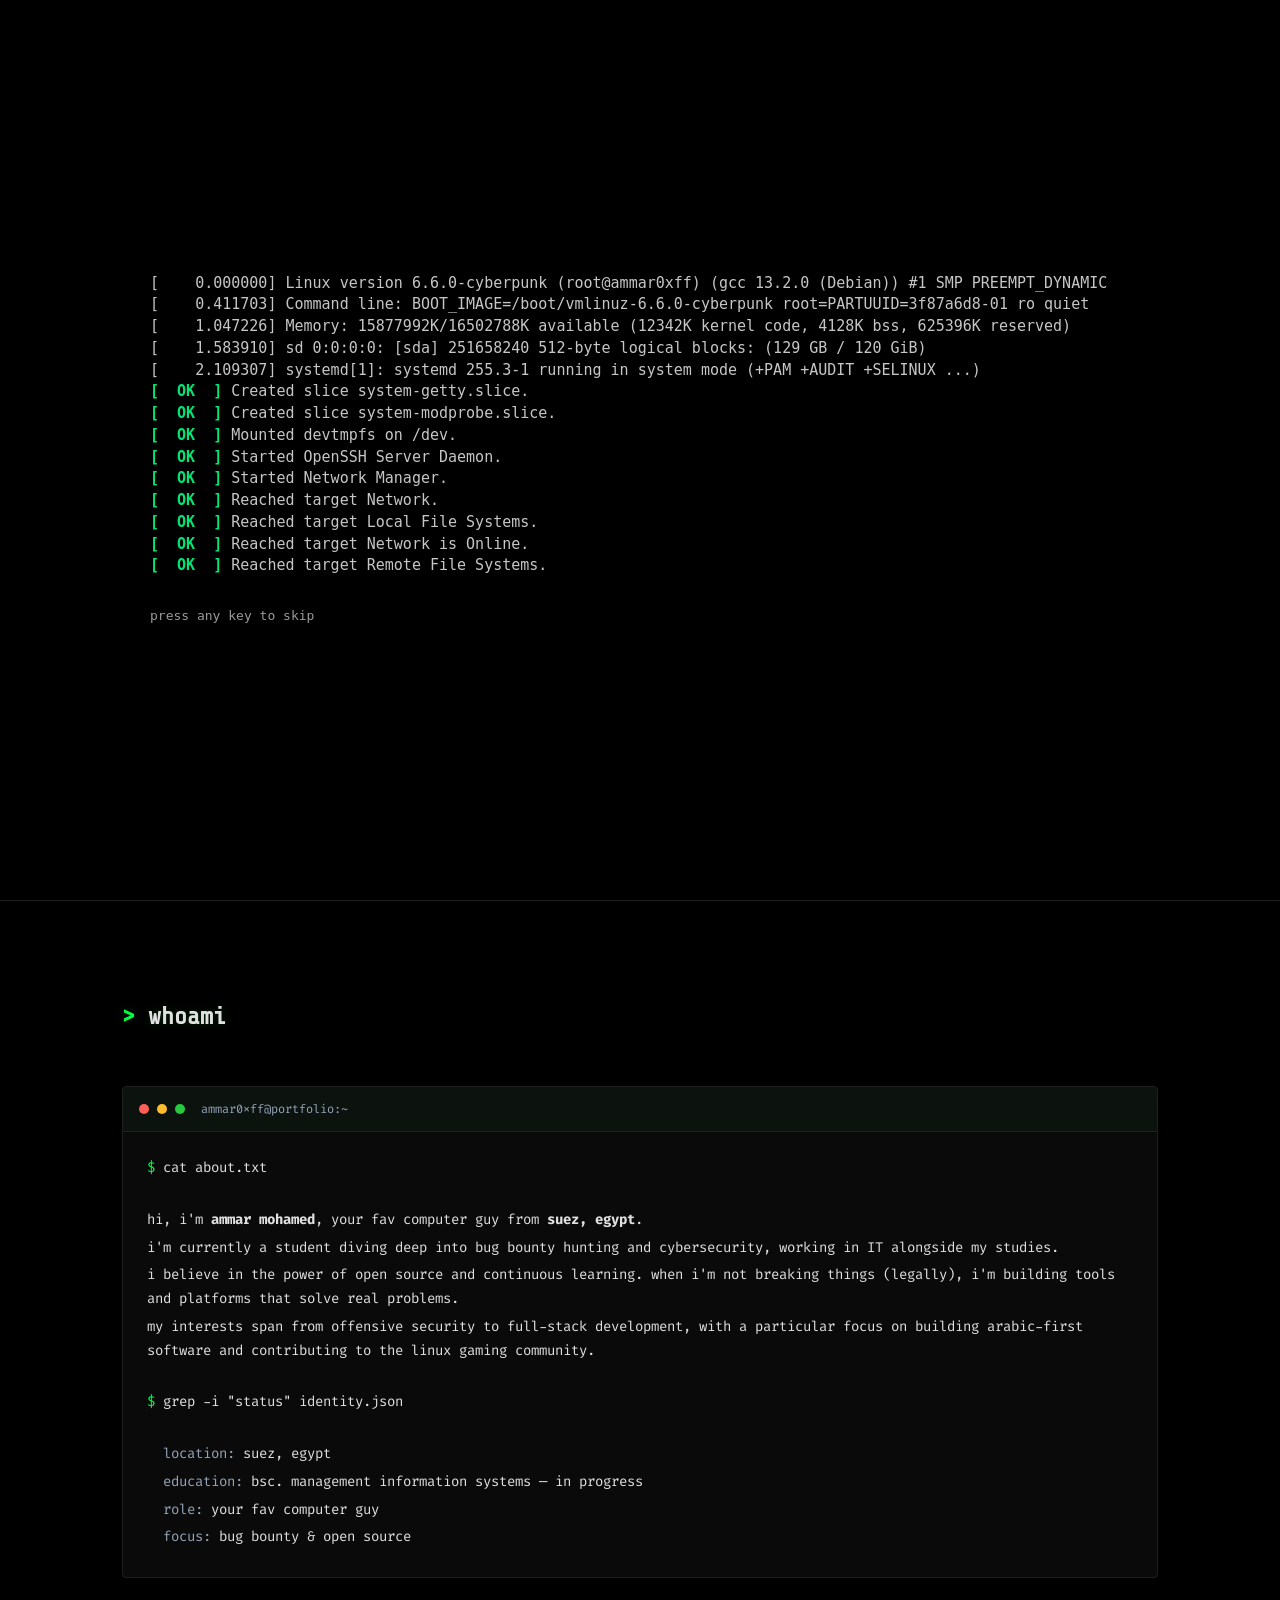
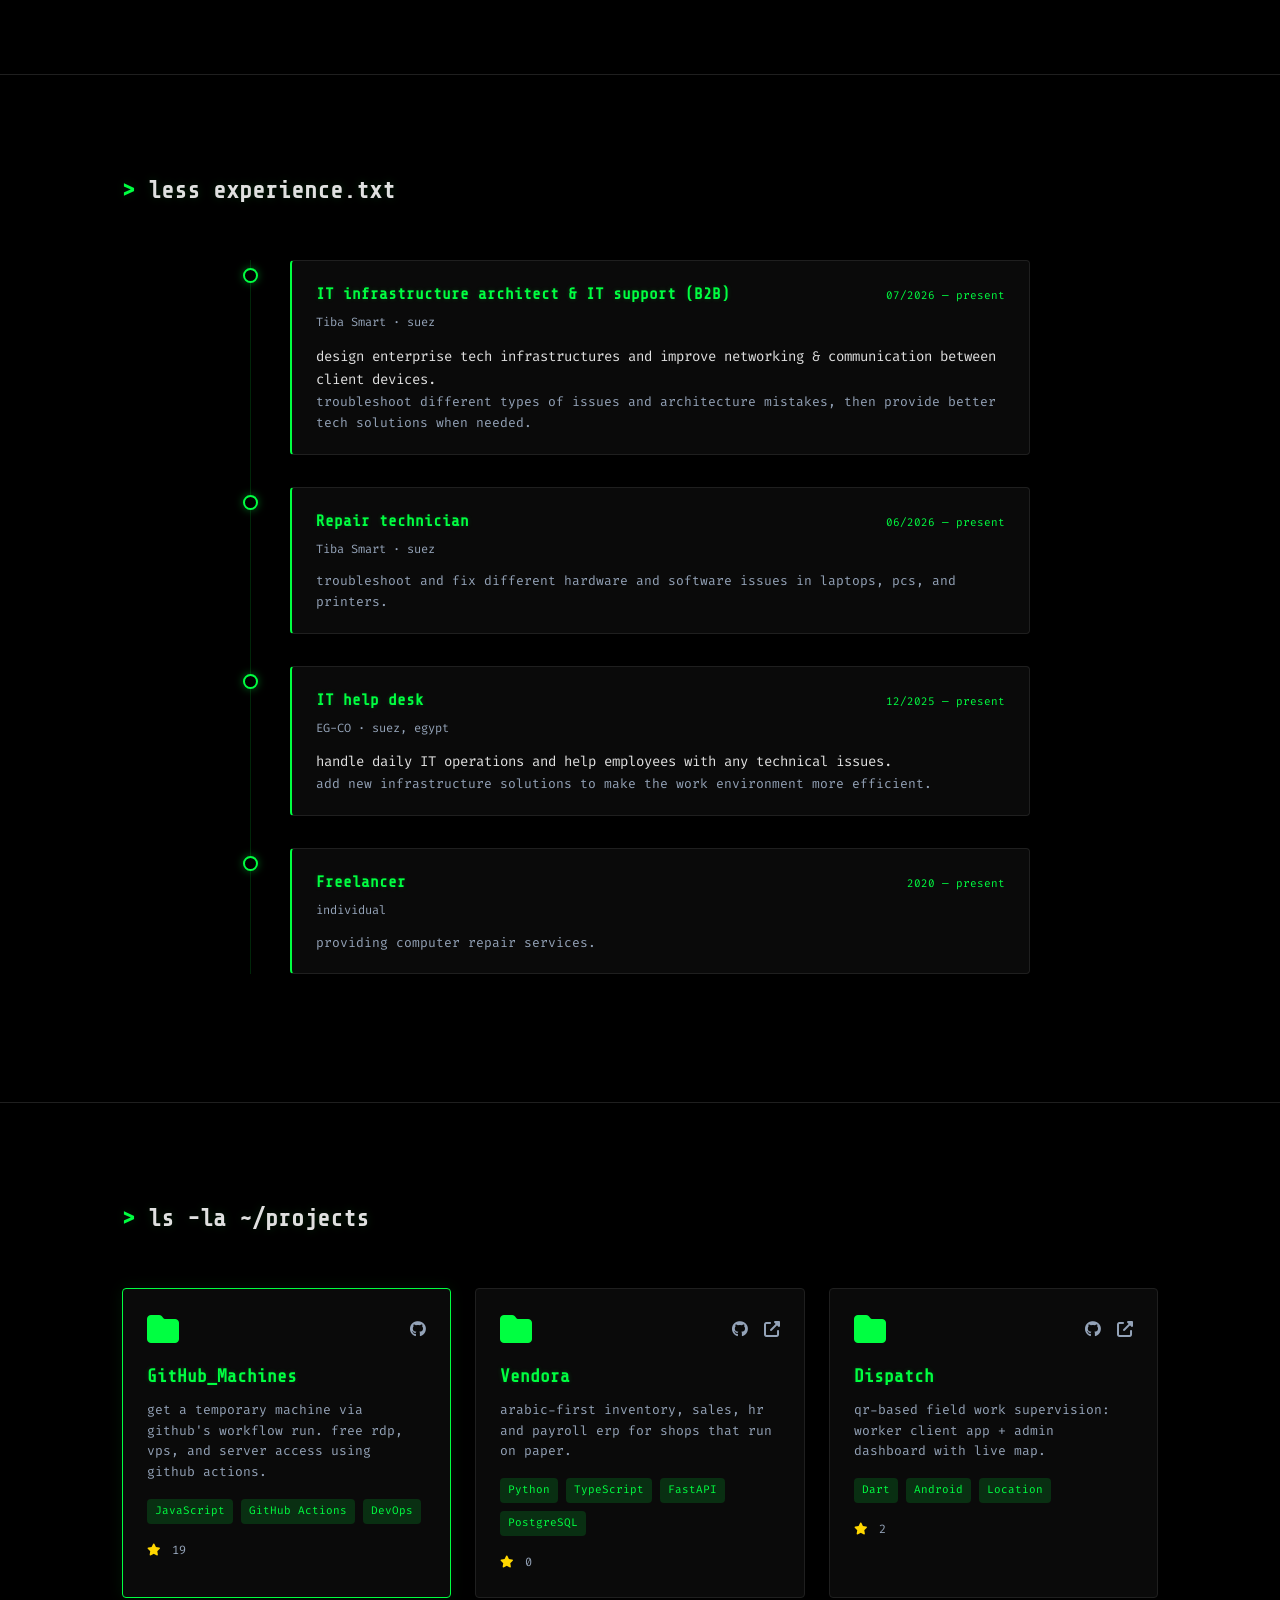
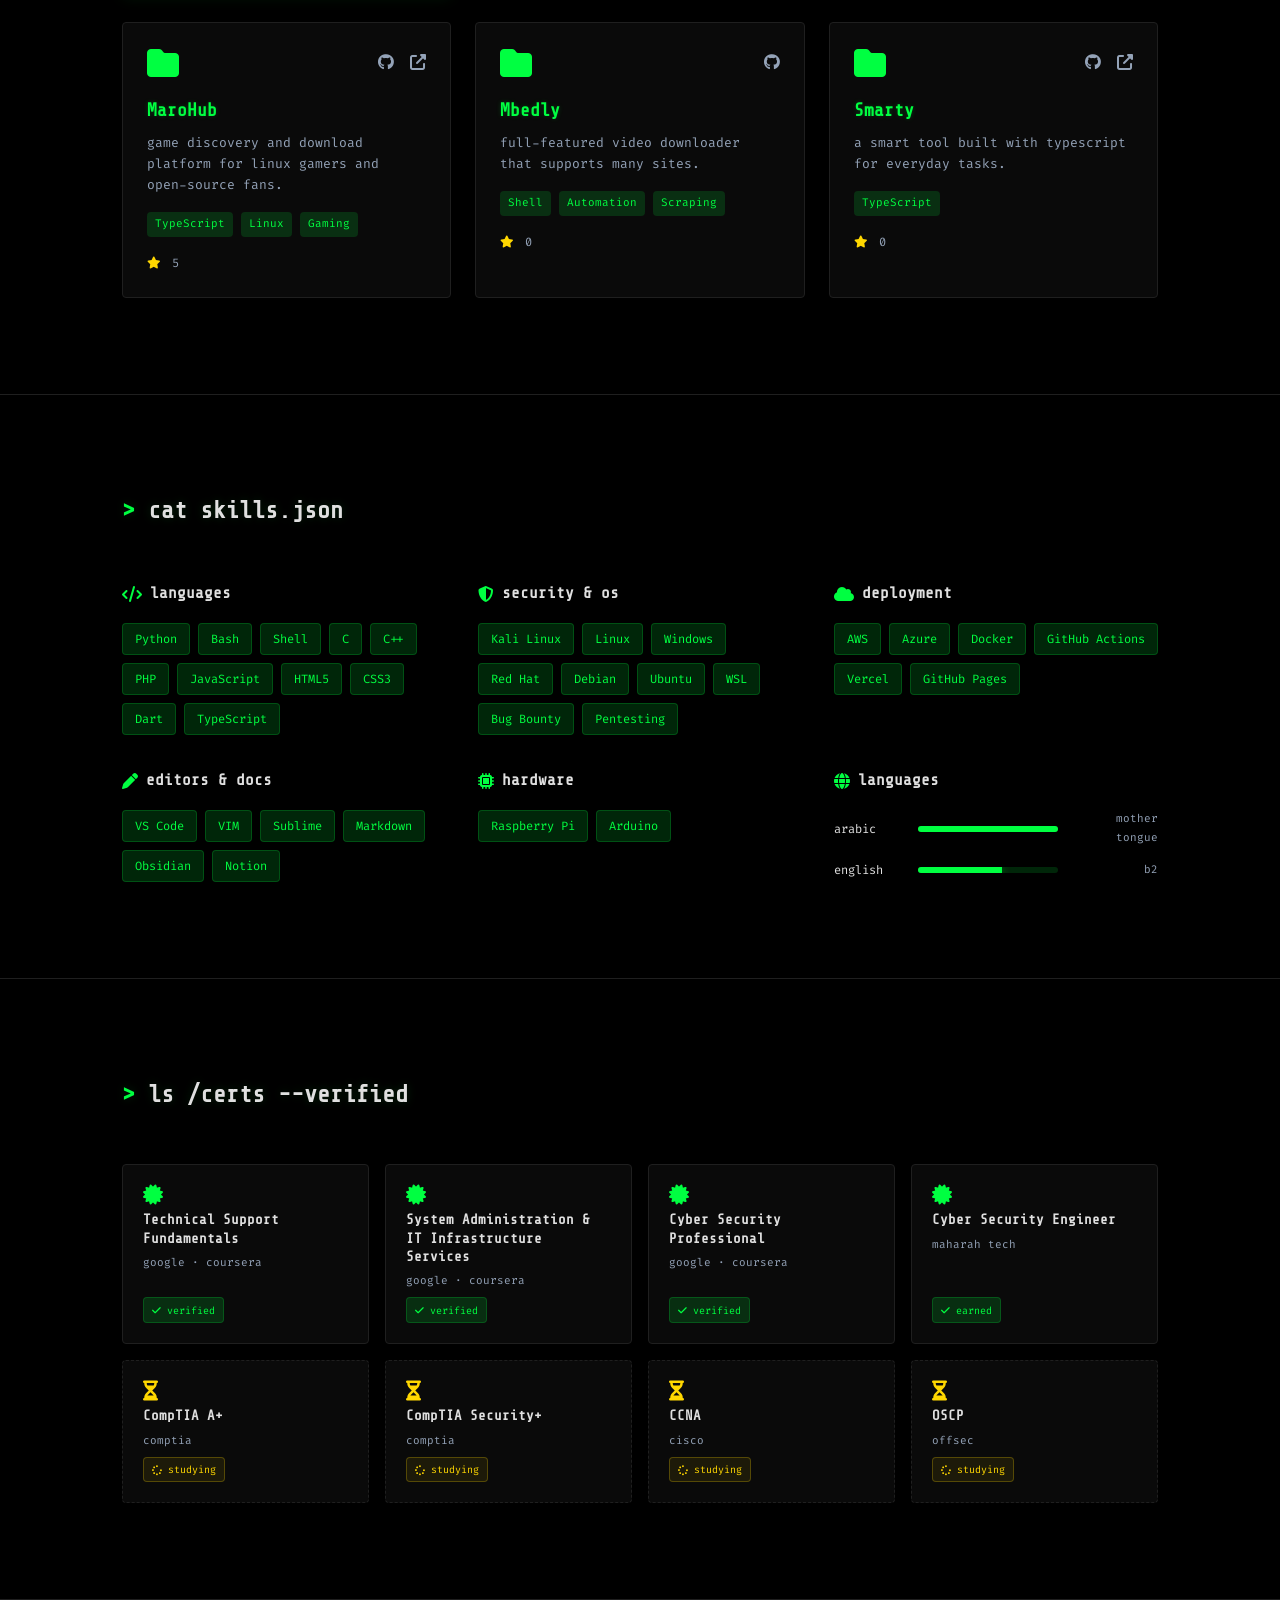
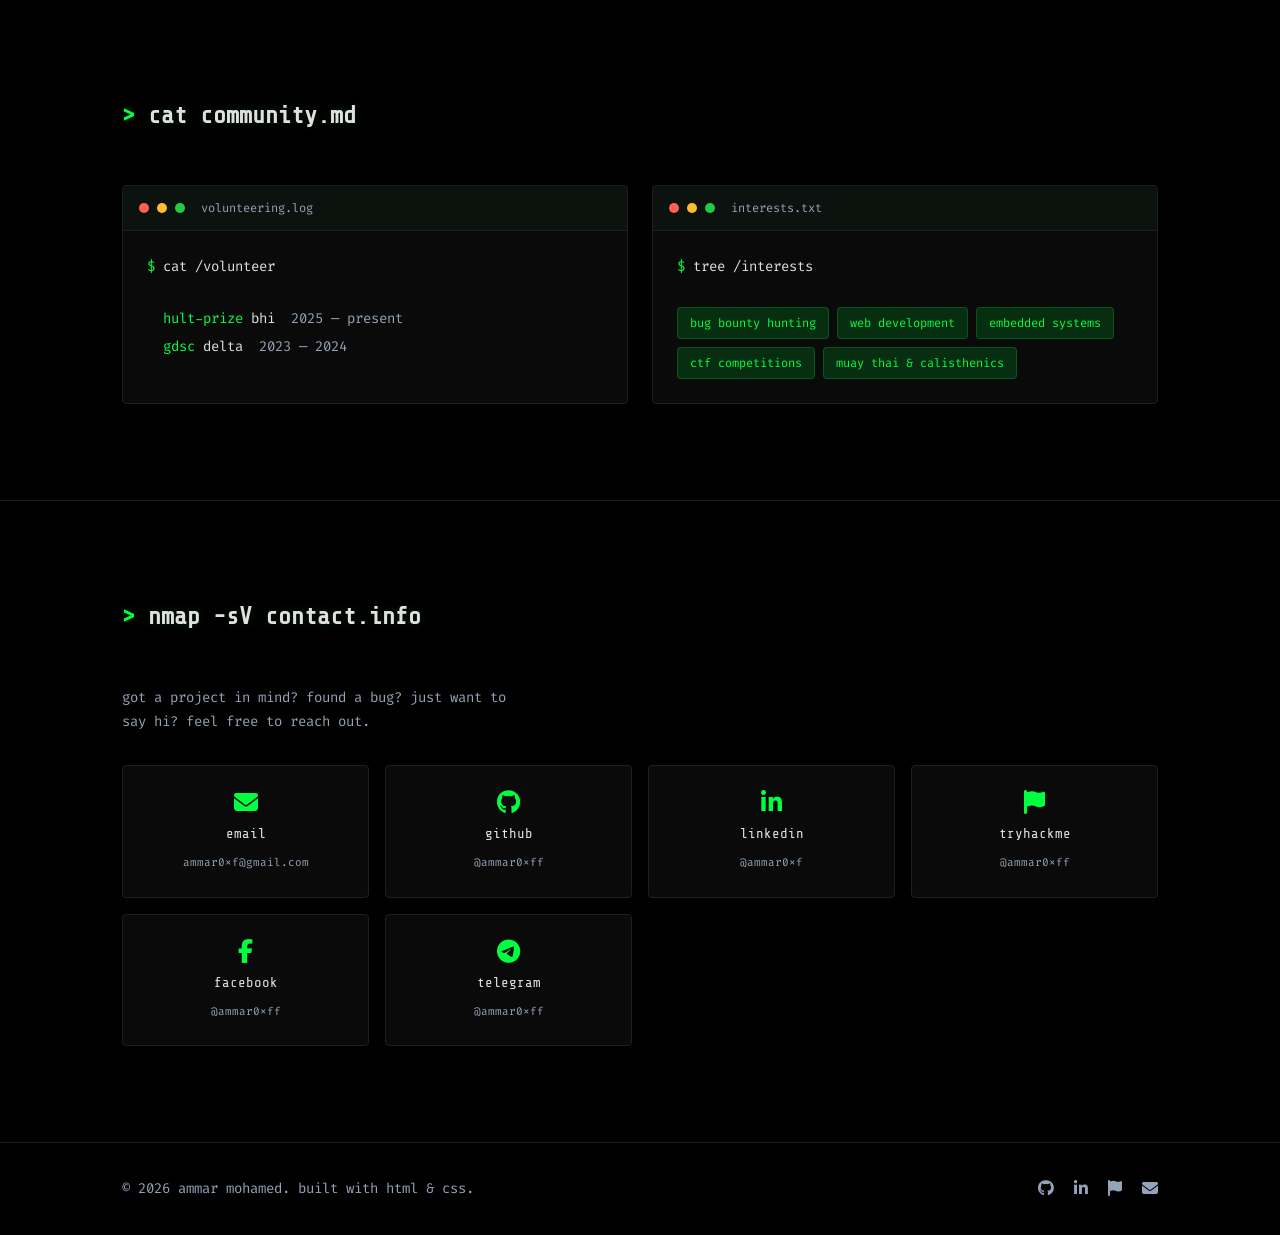
==== commit 8338ebb0: "boot: remove GRUB menu, start directly at kernel" ====
--- a/index.html
+++ b/index.html
@@ -555,14 +555,13 @@
   <script>
     const reduceMotion = window.matchMedia('(prefers-reduced-motion: reduce)').matches;
 
-    // ===== BOOT SPLASH (faithful GRUB -> kernel -> systemd -> login) =====
+    // ===== BOOT SPLASH (faithful kernel -> systemd -> login) =====
     const bootScreen = document.getElementById('boot-screen');
     const bootLines = document.getElementById('boot-lines');
     const bootHint = document.getElementById('boot-hint');
     const bootSleep = (ms) => new Promise(r => setTimeout(r, ms));
     const bootEsc = (t) => t.replace(/&/g, '&amp;').replace(/</g, '&lt;').replace(/>/g, '&gt;');
     const OK = '<span class="ok">[  OK  ]</span>';
-    const padTo = (s, w) => (s + ' '.repeat(w)).slice(0, w);
 
     function bootLine(html) {
       const d = document.createElement('div');
@@ -595,33 +594,6 @@
     ['keydown', 'click', 'touchstart'].forEach(ev =>
       window.addEventListener(ev, skipBoot, { once: true, capture: true })
     );
-
-    // --- GRUB ------
-    async function grubPhase() {
-      const W = 58;
-      const title = 'GNU GRUB  version 2.06';
-      const entries = [
-        'ammar0xff_OS',
-        'Advanced options for ammar0xff_OS',
-        'Memory test (memtest86+)',
-      ];
-      const row = (c, cls) =>
-        '<span class="' + cls + '">│' + padTo(c, W) + '│</span>';
-      let g =
-        bootEsc(title) + '\n' +
-        '┌' + '─'.repeat(W) + '┐\n' +
-        row('', 'grub-plain') + '\n';
-      entries.forEach((e, i) => {
-        g += (i === 0 ? row(padTo('* ' + e, W), 'grub-hi') : row(padTo('  ' + e, W), 'grub-plain')) + '\n';
-      });
-      g += row('', 'grub-plain') + '\n' +
-        '└' + '─'.repeat(W) + '┘';
-      bootLine('<span class="grub">' + g + '</span>');
-      const cd = bootLine('<span class="dim">The highlighted entry will be executed automatically in 1s...</span>');
-      await bootSleep(1500);
-      cd.textContent = 'The highlighted entry will be executed automatically in 0s...';
-      await bootSleep(700);
-    }
 
     // --- kernel ------
     async function kernelPhase() {
@@ -704,7 +676,6 @@
 
     async function playBoot() {
       bootHint.style.opacity = 1;
-      await grubPhase();
       await kernelPhase();
       await systemdPhase();
       await loginPhase();
--- a/styles.css
+++ b/styles.css
@@ -130,18 +130,6 @@
 .boot-lines .cur.block {
   animation: blink 1s step-end infinite;
 }
-.grub {
-  display: inline-block;
-  line-height: 1.4;
-}
-.grub .grub-plain {
-  color: #d0d0d0;
-}
-.grub .grub-hi {
-  background: #eaeaea;
-  color: #000;
-  font-weight: 700;
-}
 .boot-hint {
   margin-top: 1.75rem;
   font-family: "DejaVu Sans Mono", "Ubuntu Mono", "Liberation Mono", Consolas, monospace;
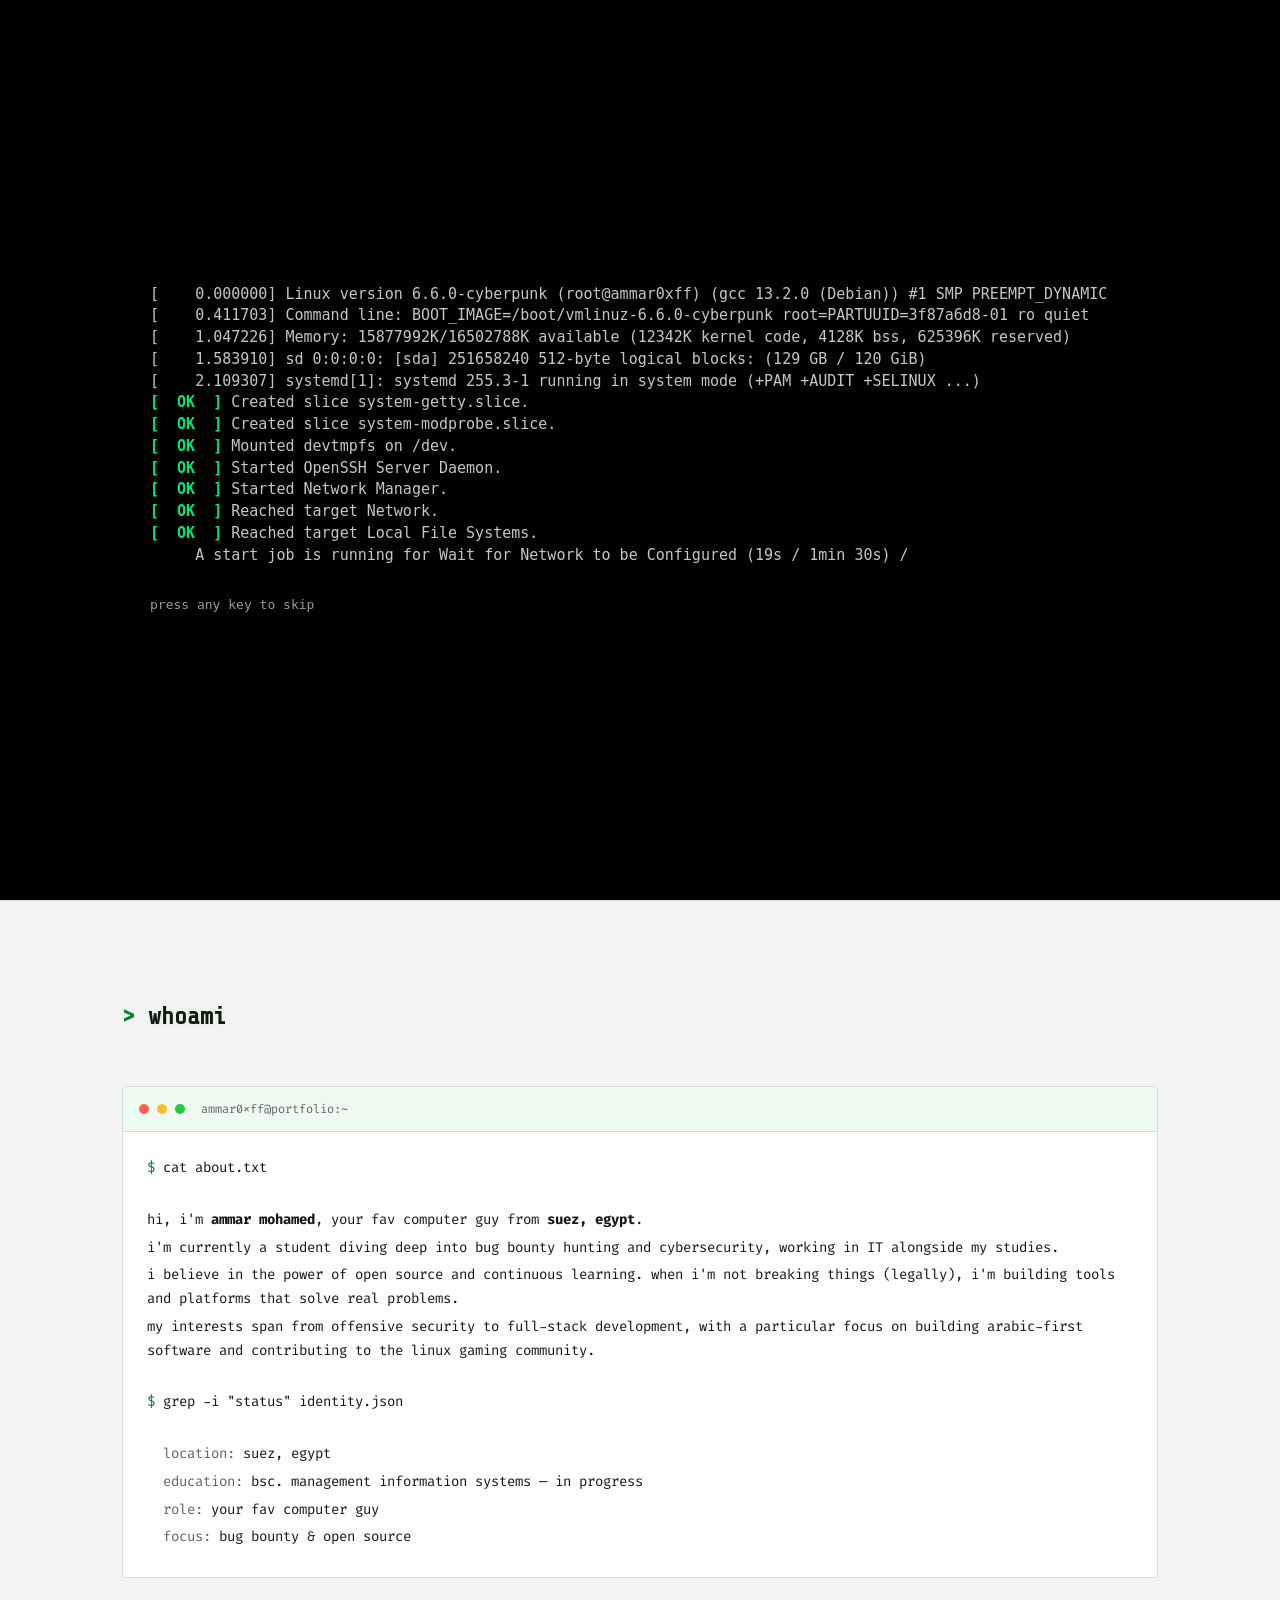
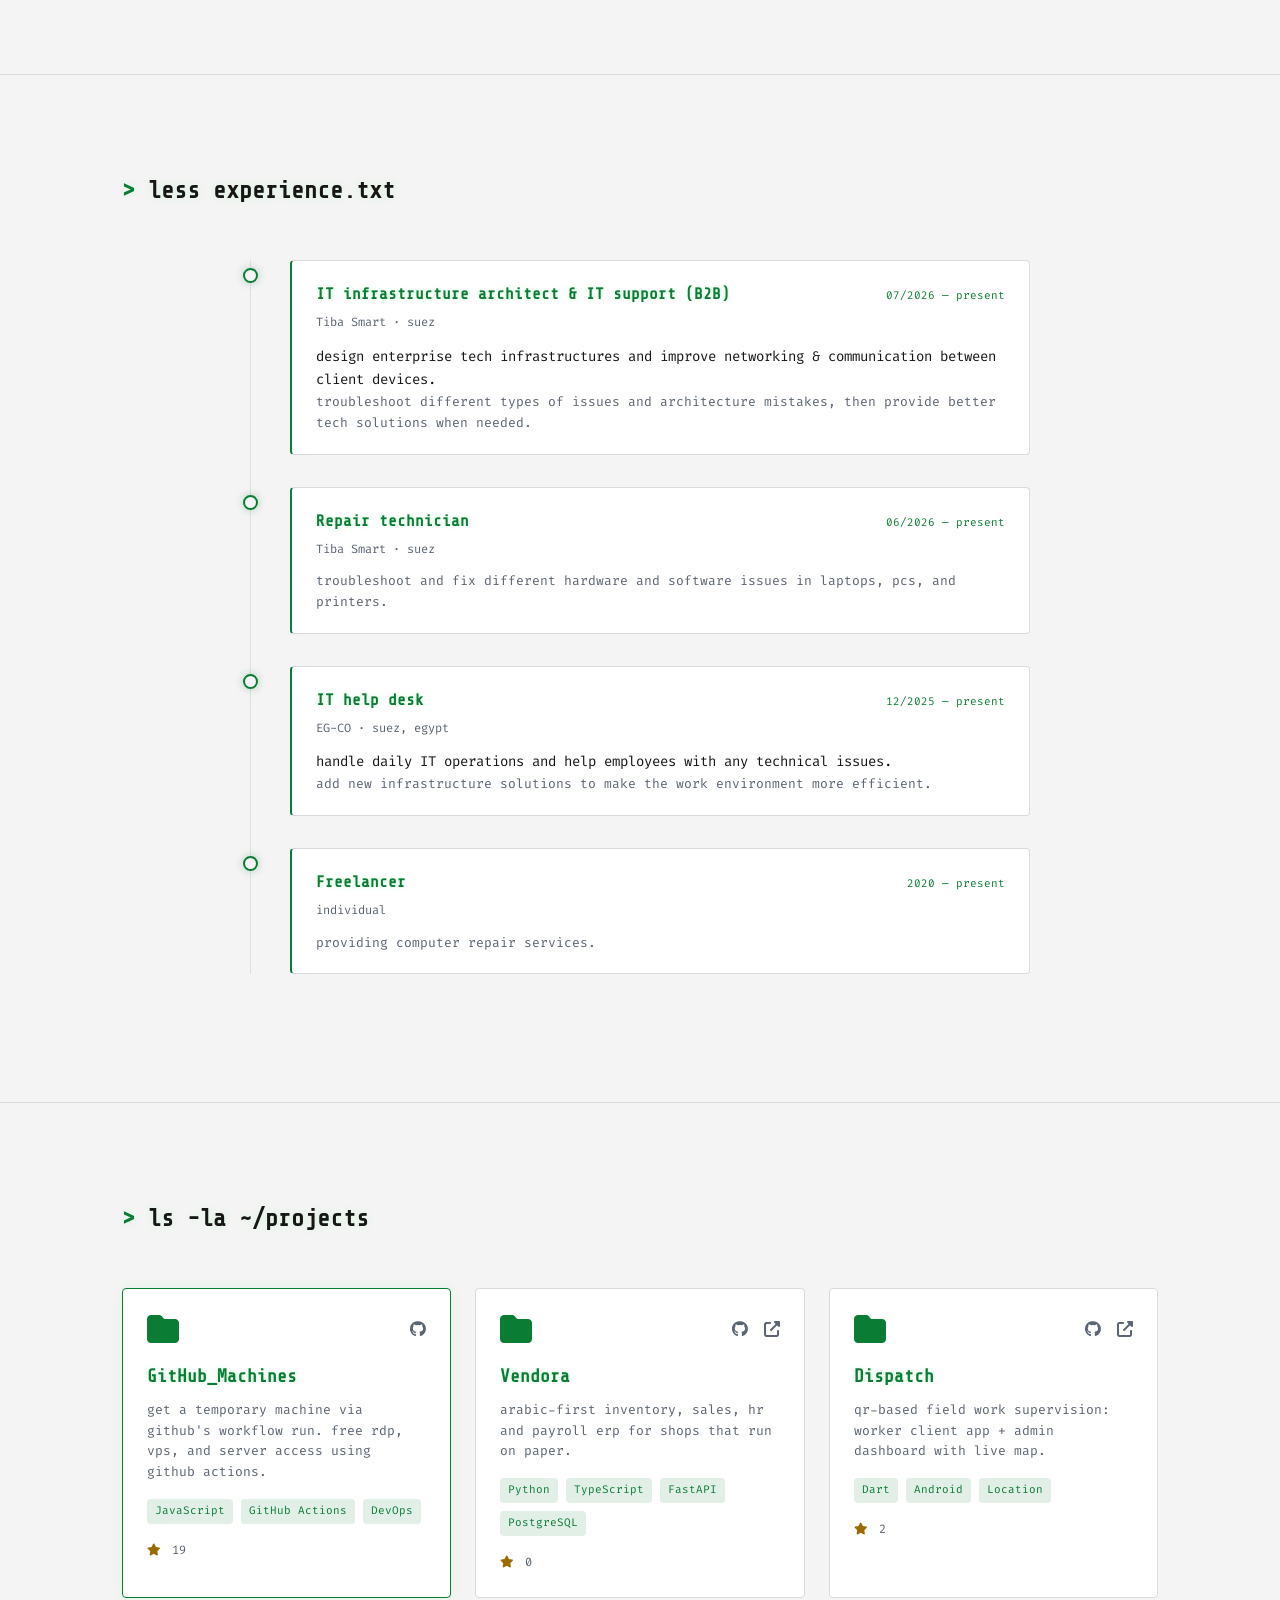
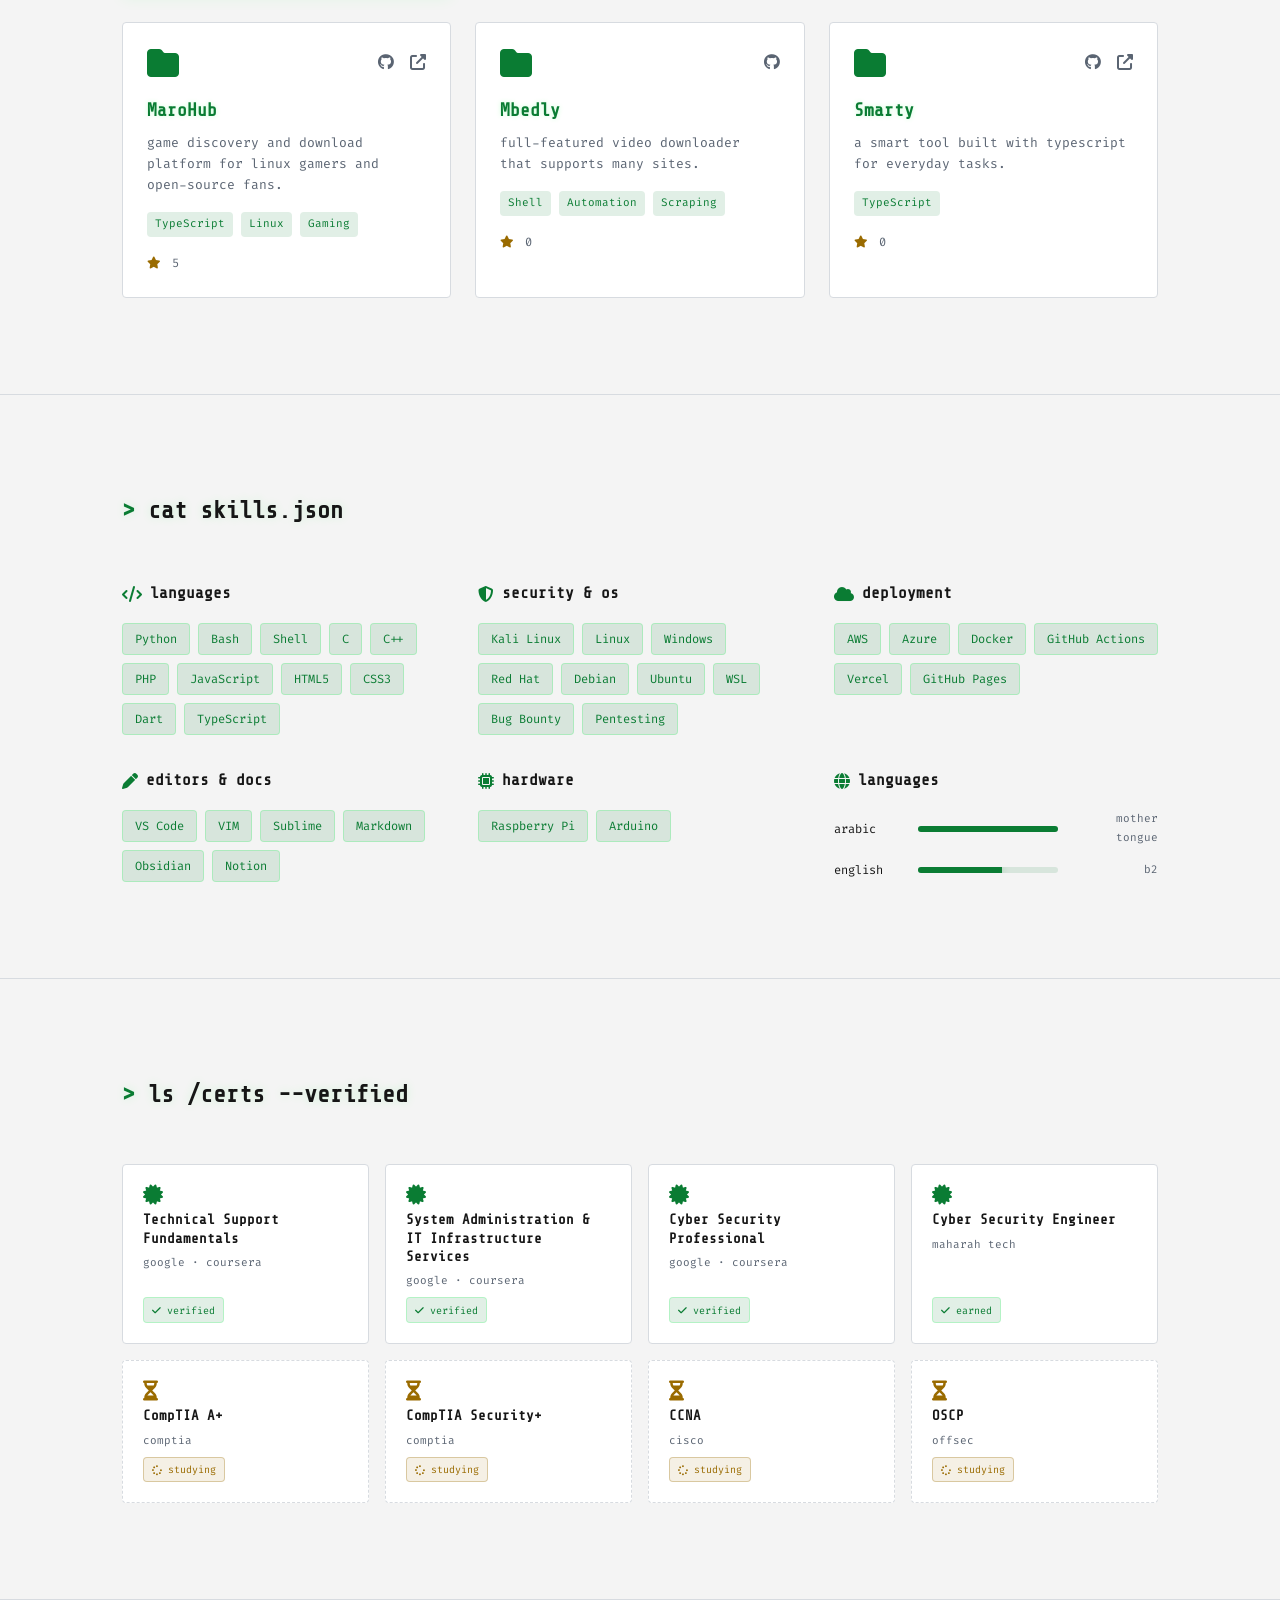
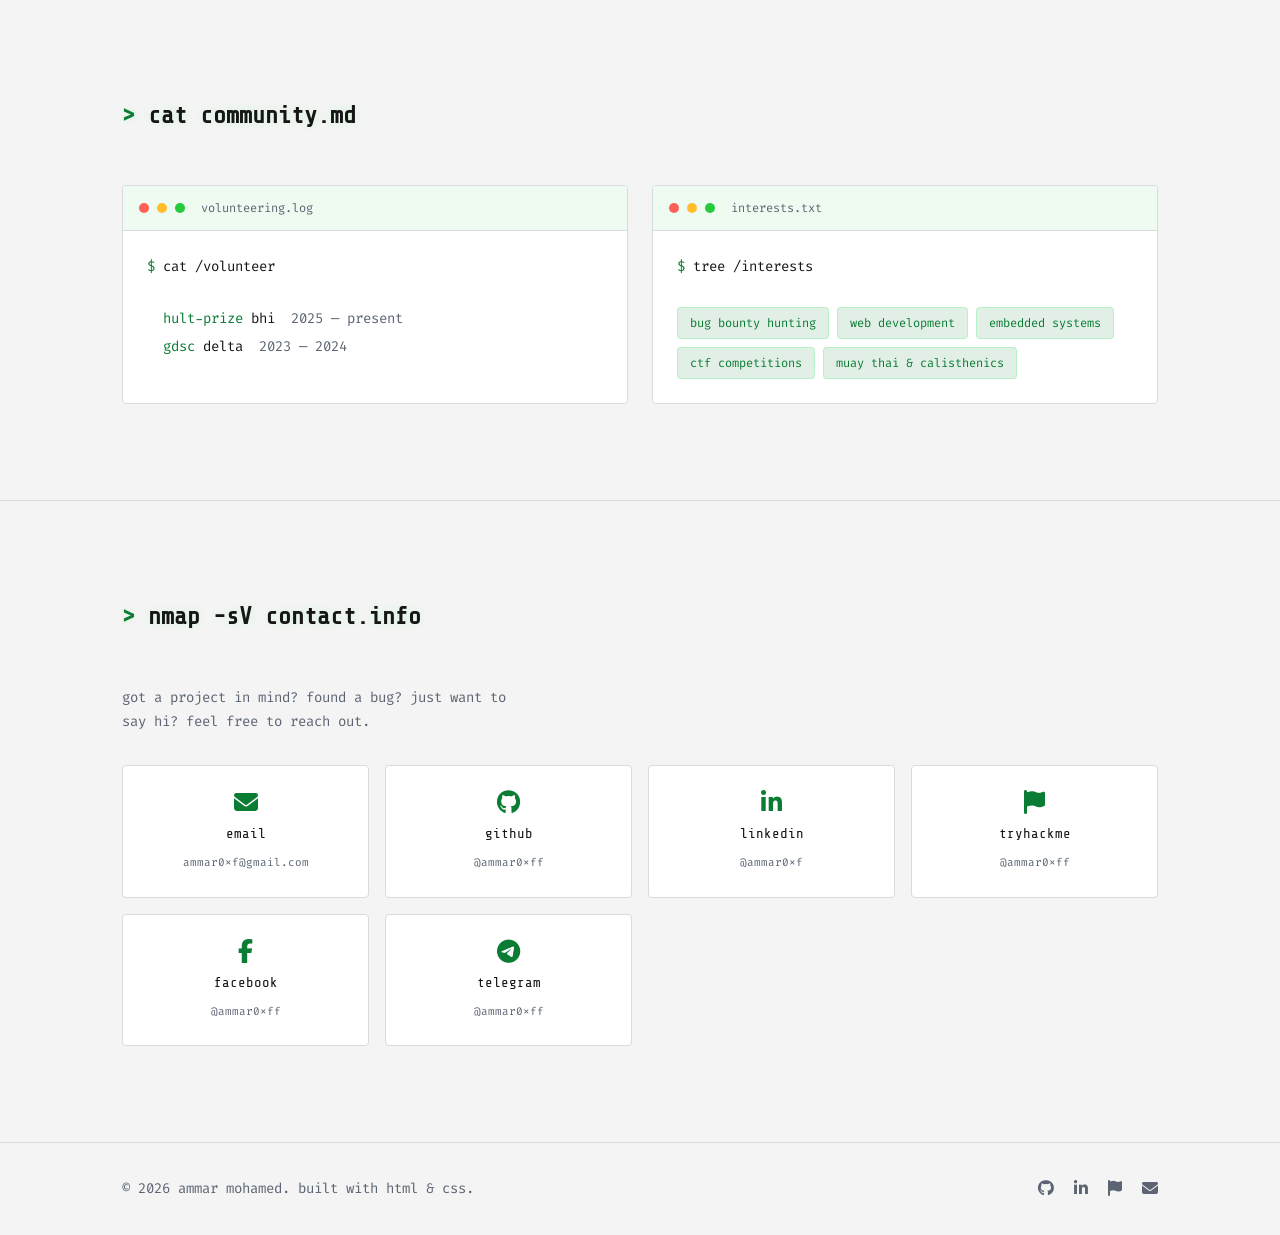
==== commit 08bd432c: "upgrade: self-host fonts/FA/pdf.js, light+dark themes, nav a11y, perf & meta polish" ====
--- a/index.html
+++ b/index.html
@@ -3,20 +3,26 @@
 <head>
   <meta charset="UTF-8">
   <meta name="viewport" content="width=device-width, initial-scale=1.0">
+  <script>try{document.documentElement.setAttribute('data-theme',localStorage.getItem('theme')||(matchMedia('(prefers-color-scheme: light)').matches?'light':'dark'))}catch(e){document.documentElement.setAttribute('data-theme','dark')}</script>
   <title>Ammar Mohamed | Your Fav Computer Guy</title>
   <meta name="description" content="Ammar Mohamed - Your fav computer guy from Egypt. Bug bounty hunter, developer, and open-source contributor.">
   <meta name="theme-color" content="#000000">
+  <link rel="canonical" href="https://ammar0xff.github.io/">
   <meta property="og:title" content="Ammar Mohamed | Your Fav Computer Guy">
   <meta property="og:description" content="Bug bounty hunter, developer, and open-source contributor from Egypt.">
   <meta property="og:type" content="website">
   <meta property="og:url" content="https://ammar0xff.github.io/">
   <meta property="og:image" content="https://ammar0xff.github.io/assets/avatar.jpg">
+  <meta property="og:site_name" content="ammar0xff">
+  <meta name="twitter:card" content="summary">
+  <meta name="twitter:title" content="Ammar Mohamed | Your Fav Computer Guy">
+  <meta name="twitter:description" content="Bug bounty hunter, developer, and open-source contributor from Egypt.">
+  <meta name="twitter:image" content="https://ammar0xff.github.io/assets/avatar.jpg">
   <link rel="icon" type="image/svg+xml" href="assets/favicon.svg">
-  <link rel="stylesheet" href="https://cdnjs.cloudflare.com/ajax/libs/font-awesome/6.5.2/css/all.min.css">
-  <link rel="preconnect" href="https://fonts.googleapis.com">
-  <link rel="preconnect" href="https://fonts.gstatic.com" crossorigin>
-  <link href="https://fonts.googleapis.com/css2?family=Fira+Code:wght@300;400;500;600;700&family=Share+Tech+Mono&display=swap" rel="stylesheet">
+  <link rel="stylesheet" href="assets/fonts/fonts.css">
+  <link rel="stylesheet" href="assets/vendor/fontawesome/all.min.css">
   <link rel="stylesheet" href="styles.css">
+  <noscript><style>.boot-screen{display:none}</style></noscript>
 </head>
 <body>
 
@@ -34,9 +40,6 @@
   <nav class="navbar" id="navbar">
     <div class="nav-container">
       <a href="#home" class="nav-logo"><span class="glitch" data-text="A.M">A.M</span></a>
-      <button class="nav-toggle" id="nav-toggle" aria-label="Toggle navigation">
-        <i class="fas fa-bars"></i>
-      </button>
       <ul class="nav-menu" id="nav-menu">
         <li><a href="#home" class="nav-link active">home</a></li>
         <li><a href="#about" class="nav-link">about</a></li>
@@ -46,6 +49,14 @@
         <li><a href="#certifications" class="nav-link">certs</a></li>
         <li><a href="#contact" class="nav-link">contact</a></li>
       </ul>
+      <div class="nav-actions">
+        <button class="theme-toggle" id="theme-toggle" aria-label="Toggle color theme">
+          <i class="fas fa-moon" id="theme-icon"></i>
+        </button>
+        <button class="nav-toggle" id="nav-toggle" aria-label="Open navigation menu" aria-controls="nav-menu" aria-expanded="false">
+          <i class="fas fa-bars"></i>
+        </button>
+      </div>
     </div>
   </nav>
 
@@ -65,17 +76,17 @@
           <a href="cv.html" class="btn btn-outline"><i class="fas fa-file-alt"></i> cv</a>
         </div>
         <div class="hero-socials">
-          <a href="https://github.com/ammar0xff" target="_blank" aria-label="GitHub"><i class="fab fa-github"></i></a>
-          <a href="https://www.linkedin.com/in/ammar0xf/" target="_blank" aria-label="LinkedIn"><i class="fab fa-linkedin-in"></i></a>
-          <a href="https://tryhackme.com/r/p/ammar0xff" target="_blank" aria-label="TryHackMe"><i class="fas fa-flag"></i></a>
+          <a href="https://github.com/ammar0xff" target="_blank" rel="noopener" aria-label="GitHub"><i class="fab fa-github"></i></a>
+          <a href="https://www.linkedin.com/in/ammar0xf/" target="_blank" rel="noopener" aria-label="LinkedIn"><i class="fab fa-linkedin-in"></i></a>
+          <a href="https://tryhackme.com/r/p/ammar0xff" target="_blank" rel="noopener" aria-label="TryHackMe"><i class="fas fa-flag"></i></a>
           <a href="mailto:ammar0xf@gmail.com" aria-label="Email"><i class="fas fa-envelope"></i></a>
-          <a href="https://www.facebook.com/ammar0xff/" target="_blank" aria-label="Facebook"><i class="fab fa-facebook-f"></i></a>
-          <a href="https://ammar0xff.t.me/" target="_blank" aria-label="Telegram"><i class="fab fa-telegram-plane"></i></a>
+          <a href="https://www.facebook.com/ammar0xff/" target="_blank" rel="noopener" aria-label="Facebook"><i class="fab fa-facebook-f"></i></a>
+          <a href="https://ammar0xff.t.me/" target="_blank" rel="noopener" aria-label="Telegram"><i class="fab fa-telegram-plane"></i></a>
         </div>
       </div>
       <div class="hero-image">
         <div class="avatar-frame">
-          <img class="avatar" src="assets/avatar.jpg" alt="Portrait of Ammar Mohamed" loading="lazy">
+          <img class="avatar" src="assets/avatar.jpg" alt="Portrait of Ammar Mohamed" width="280" height="350" fetchpriority="high" decoding="async">
           <div class="avatar-scan"></div>
           <div class="avatar-ring"></div>
           <span class="avatar-corner tl"></span>
@@ -505,27 +516,27 @@
           <span>email</span>
           <small>ammar0xf@gmail.com</small>
         </a>
-        <a href="https://github.com/ammar0xff" target="_blank" class="contact-card">
+        <a href="https://github.com/ammar0xff" target="_blank" rel="noopener" class="contact-card">
           <i class="fab fa-github"></i>
           <span>github</span>
           <small>@ammar0xff</small>
         </a>
-        <a href="https://www.linkedin.com/in/ammar0xf/" target="_blank" class="contact-card">
+        <a href="https://www.linkedin.com/in/ammar0xf/" target="_blank" rel="noopener" class="contact-card">
           <i class="fab fa-linkedin-in"></i>
           <span>linkedin</span>
           <small>@ammar0xf</small>
         </a>
-        <a href="https://tryhackme.com/r/p/ammar0xff" target="_blank" class="contact-card">
+        <a href="https://tryhackme.com/r/p/ammar0xff" target="_blank" rel="noopener" class="contact-card">
           <i class="fas fa-flag"></i>
           <span>tryhackme</span>
           <small>@ammar0xff</small>
         </a>
-        <a href="https://www.facebook.com/ammar0xff/" target="_blank" class="contact-card">
+        <a href="https://www.facebook.com/ammar0xff/" target="_blank" rel="noopener" class="contact-card">
           <i class="fab fa-facebook-f"></i>
           <span>facebook</span>
           <small>@ammar0xff</small>
         </a>
-        <a href="https://ammar0xff.t.me/" target="_blank" class="contact-card">
+        <a href="https://ammar0xff.t.me/" target="_blank" rel="noopener" class="contact-card">
           <i class="fab fa-telegram-plane"></i>
           <span>telegram</span>
           <small>@ammar0xff</small>
@@ -690,21 +701,46 @@
       }
     }
 
+    // ===== THEME TOGGLE =====
+    const themeToggle = document.getElementById('theme-toggle');
+    const themeIcon = document.getElementById('theme-icon');
+    const themeColorMeta = document.querySelector('meta[name="theme-color"]');
+    const applyTheme = (theme) => {
+      document.documentElement.setAttribute('data-theme', theme);
+      themeIcon.className = theme === 'dark' ? 'fas fa-moon' : 'fas fa-sun';
+      if (themeColorMeta) themeColorMeta.setAttribute('content', theme === 'dark' ? '#000000' : '#f4f4f4');
+    };
+    const storedTheme = (() => { try { return localStorage.getItem('theme') || null; } catch (e) { return null; } })();
+    const systemDark = window.matchMedia('(prefers-color-scheme: dark)').matches;
+    applyTheme(storedTheme || (systemDark ? 'dark' : 'light'));
+    themeToggle.addEventListener('click', () => {
+      const next = document.documentElement.getAttribute('data-theme') === 'dark' ? 'light' : 'dark';
+      applyTheme(next);
+      try { localStorage.setItem('theme', next); } catch (e) {}
+    });
+
+    // ===== MOBILE MENU =====
     const toggle = document.getElementById('nav-toggle');
     const menu = document.getElementById('nav-menu');
-    toggle.addEventListener('click', () => {
-      menu.classList.toggle('active');
-      toggle.querySelector('i').classList.toggle('fa-bars');
-      toggle.querySelector('i').classList.toggle('fa-times');
-      document.body.style.overflow = menu.classList.contains('active') ? 'hidden' : '';
+    const setMenu = (open) => {
+      menu.classList.toggle('active', open);
+      toggle.setAttribute('aria-expanded', String(open));
+      toggle.setAttribute('aria-label', open ? 'Close navigation menu' : 'Open navigation menu');
+      toggle.querySelector('i').className = open ? 'fas fa-times' : 'fas fa-bars';
+      document.body.style.overflow = open ? 'hidden' : '';
+    };
+    toggle.addEventListener('click', () => setMenu(!menu.classList.contains('active')));
+    document.querySelectorAll('.nav-link').forEach(link => {
+      link.addEventListener('click', () => setMenu(false));
     });
-    document.querySelectorAll('.nav-link').forEach(link => {
-      link.addEventListener('click', () => {
-        menu.classList.remove('active');
-        toggle.querySelector('i').classList.add('fa-bars');
-        toggle.querySelector('i').classList.remove('fa-times');
-        document.body.style.overflow = '';
-      });
+    document.addEventListener('keydown', (e) => {
+      if (e.key === 'Escape' && menu.classList.contains('active')) setMenu(false);
+    });
+    document.addEventListener('click', (e) => {
+      if (menu.classList.contains('active') && !menu.contains(e.target) && !toggle.contains(e.target)) setMenu(false);
+    });
+    window.addEventListener('resize', () => {
+      if (window.innerWidth > 768 && menu.classList.contains('active')) setMenu(false);
     });
     const sections = document.querySelectorAll('section');
     const navLinks = document.querySelectorAll('.nav-link');
--- a/assets/fonts/fonts.css
+++ b/assets/fonts/fonts.css
@@ -0,0 +1,41 @@
+/* Self-hosted fonts: Fira Code + Share Tech Mono (SIL OFL 1.1) */
+
+@font-face {
+  font-family: "Fira Code";
+  font-style: normal;
+  font-weight: 400;
+  font-display: swap;
+  src: url("fira-code-latin-400.woff2") format("woff2");
+}
+
+@font-face {
+  font-family: "Fira Code";
+  font-style: normal;
+  font-weight: 500;
+  font-display: swap;
+  src: url("fira-code-latin-500.woff2") format("woff2");
+}
+
+@font-face {
+  font-family: "Fira Code";
+  font-style: normal;
+  font-weight: 600;
+  font-display: swap;
+  src: url("fira-code-latin-600.woff2") format("woff2");
+}
+
+@font-face {
+  font-family: "Fira Code";
+  font-style: normal;
+  font-weight: 700;
+  font-display: swap;
+  src: url("fira-code-latin-700.woff2") format("woff2");
+}
+
+@font-face {
+  font-family: "Share Tech Mono";
+  font-style: normal;
+  font-weight: 400;
+  font-display: swap;
+  src: url("share-tech-mono-latin-400.woff2") format("woff2");
+}
--- a/styles.css
+++ b/styles.css
@@ -8,8 +8,15 @@
   --green: #00FF41;
   --green-dim: rgba(0, 255, 65, 0.15);
   --green-glow: rgba(0, 255, 65, 0.4);
+  --green-ink: #000;
   --red: #FF3333;
   --red-dim: rgba(255, 51, 51, 0.15);
+  --gold: #FFD700;
+  --gold-dim: rgba(255, 215, 0, 0.08);
+  --gold-border: rgba(255, 215, 0, 0.25);
+  --dot-red: #FF5F56;
+  --dot-yellow: #FFBD2E;
+  --dot-green: #27C93F;
   --bg: #000000;
   --surface: #0a0a0a;
   --card: #0C130E;
@@ -17,6 +24,36 @@
   --text: #E0E0E0;
   --muted: #94A3B8;
   --radius: 4px;
+  --boot-bg: #000;
+  --boot-text: #c6c6c6;
+  --boot-ok: #00e676;
+  --boot-bright: #eaeaea;
+  --boot-dim: #9a9a9a;
+  color-scheme: dark;
+}
+
+html[data-theme="light"] {
+  --green: #0a7c33;
+  --green-dim: rgba(10, 124, 51, 0.12);
+  --green-glow: rgba(10, 124, 51, 0.3);
+  --green-ink: #ffffff;
+  --red: #c22;
+  --red-dim: rgba(200, 34, 34, 0.12);
+  --gold: #9a6b00;
+  --gold-dim: rgba(154, 107, 0, 0.1);
+  --gold-border: rgba(154, 107, 0, 0.3);
+  --bg: #f4f4f4;
+  --surface: #ffffff;
+  --card: #eefbf1;
+  --border: #d7dbe0;
+  --text: #161616;
+  --muted: #5a6472;
+  --boot-bg: #000;
+  --boot-text: #c6c6c6;
+  --boot-ok: #00e676;
+  --boot-bright: #eaeaea;
+  --boot-dim: #9a9a9a;
+  color-scheme: light;
 }
 
 *,
@@ -28,12 +65,12 @@
 }
 
 html {
-  color-scheme: dark;
   scroll-behavior: smooth;
+  scroll-padding-top: 5.5rem;
 }
 
 body {
-  font-family: "Fira Code", monospace;
+  font-family: "Fira Code", ui-monospace, SFMono-Regular, Consolas, "Liberation Mono", monospace;
   font-weight: 400;
   font-size: 14px;
   line-height: 1.7;
@@ -88,7 +125,7 @@
   position: fixed;
   inset: 0;
   z-index: 10000;
-  background: #000;
+  background: var(--boot-bg);
   display: flex;
   align-items: center;
   justify-content: center;
@@ -108,24 +145,24 @@
   font-family: "DejaVu Sans Mono", "Ubuntu Mono", "Liberation Mono", Consolas, "Courier New", monospace;
   font-size: 15px;
   line-height: 1.45;
-  color: #c6c6c6;
+  color: var(--boot-text);
 }
 .boot-lines div {
   white-space: pre;
 }
 .boot-lines .ok {
-  color: #00e676;
+  color: var(--boot-ok);
   font-weight: 700;
 }
 .boot-lines .prompt,
 .boot-lines .bright {
-  color: #eaeaea;
+  color: var(--boot-bright);
 }
 .boot-lines .cmd {
-  color: #eaeaea;
+  color: var(--boot-bright);
 }
 .boot-lines .dim {
-  color: #9a9a9a;
+  color: var(--boot-dim);
 }
 .boot-lines .cur.block {
   animation: blink 1s step-end infinite;
@@ -134,7 +171,7 @@
   margin-top: 1.75rem;
   font-family: "DejaVu Sans Mono", "Ubuntu Mono", "Liberation Mono", Consolas, monospace;
   font-size: 13px;
-  color: #9a9a9a;
+  color: var(--boot-dim);
   opacity: 0;
 }
 
@@ -213,10 +250,10 @@
   padding: 0 2rem;
   display: flex;
   align-items: center;
-  justify-content: space-between;
+  gap: 2rem;
 }
 .nav-logo {
-  font-family: "Share Tech Mono", monospace;
+  font-family: "Share Tech Mono", "Fira Code", monospace;
   font-size: 1.25rem;
   color: var(--green);
   text-shadow: 0 0 10px var(--green-glow);
@@ -225,9 +262,10 @@
   display: flex;
   list-style: none;
   gap: 2rem;
+  margin-right: auto;
 }
 .nav-link {
-  font-family: "Share Tech Mono", monospace;
+  font-family: "Share Tech Mono", "Fira Code", monospace;
   font-size: 0.875rem;
   color: var(--muted);
   text-transform: lowercase;
@@ -238,15 +276,34 @@
   color: var(--green);
   text-shadow: 0 0 8px var(--green-glow);
 }
+.nav-actions {
+  display: flex;
+  align-items: center;
+  gap: 0.5rem;
+}
+.nav-toggle,
+.theme-toggle {
+  display: flex;
+  align-items: center;
+  justify-content: center;
+  background: transparent;
+  border: 1px solid var(--border);
+  color: var(--green);
+  font-size: 0.9375rem;
+  padding: 0.5rem;
+  cursor: pointer;
+  border-radius: var(--radius);
+  width: 40px;
+  height: 40px;
+  transition: color 0.2s, border-color 0.2s, box-shadow 0.2s, background 0.2s;
+}
 .nav-toggle {
   display: none;
-  background: none;
-  border: 1px solid var(--border);
-  color: var(--green);
-  font-size: 1.25rem;
-  padding: 0.5rem;
-  cursor: pointer;
-  border-radius: var(--radius);
+}
+.nav-toggle:hover,
+.theme-toggle:hover {
+  border-color: var(--green);
+  box-shadow: 0 0 10px var(--green-glow);
 }
 
 /* ===== HERO ===== */
@@ -268,14 +325,14 @@
   align-items: center;
 }
 .hero-prefix {
-  font-family: "Share Tech Mono", monospace;
+  font-family: "Share Tech Mono", "Fira Code", monospace;
   color: var(--green);
   font-size: 0.875rem;
   margin-bottom: 0.5rem;
   text-shadow: 0 0 8px var(--green-glow);
 }
 .hero-name {
-  font-family: "Share Tech Mono", monospace;
+  font-family: "Share Tech Mono", "Fira Code", monospace;
   font-size: clamp(2.5rem, 6vw, 4.5rem);
   font-weight: 700;
   color: var(--text);
@@ -284,7 +341,7 @@
   text-shadow: 0 0 20px rgba(0, 255, 65, 0.2);
 }
 .hero-title {
-  font-family: "Share Tech Mono", monospace;
+  font-family: "Share Tech Mono", "Fira Code", monospace;
   font-size: clamp(1rem, 2.5vw, 1.5rem);
   color: var(--green);
   margin-bottom: 1.5rem;
@@ -313,7 +370,7 @@
   align-items: center;
   gap: 0.5rem;
   padding: 0.75rem 1.5rem;
-  font-family: "Share Tech Mono", monospace;
+  font-family: "Share Tech Mono", "Fira Code", monospace;
   font-size: 0.875rem;
   border-radius: var(--radius);
   cursor: pointer;
@@ -322,7 +379,7 @@
 }
 .btn-primary {
   background: var(--green);
-  color: #000;
+  color: var(--green-ink);
   border-color: var(--green);
 }
 .btn-primary:hover {
@@ -337,7 +394,7 @@
 }
 .btn-outline:hover {
   background: var(--green);
-  color: #000;
+  color: var(--green-ink);
   box-shadow: 0 0 15px var(--green-glow);
 }
 .hero-socials {
@@ -445,7 +502,7 @@
 
 /* ===== SECTION TITLES ===== */
 .section-title {
-  font-family: "Share Tech Mono", monospace;
+  font-family: "Share Tech Mono", "Fira Code", monospace;
   font-size: 1.5rem;
   color: var(--text);
   margin-bottom: 3rem;
@@ -476,9 +533,9 @@
   height: 10px;
   border-radius: 50%;
 }
-.dot.red { background: #FF5F56; }
-.dot.yellow { background: #FFBD2E; }
-.dot.green { background: #27C93F; }
+.dot.red { background: var(--dot-red); }
+.dot.yellow { background: var(--dot-yellow); }
+.dot.green { background: var(--dot-green); }
 .terminal-title {
   font-size: 0.75rem;
   color: var(--muted);
@@ -546,7 +603,7 @@
   color: var(--green);
 }
 .project-name {
-  font-family: "Share Tech Mono", monospace;
+  font-family: "Share Tech Mono", "Fira Code", monospace;
   font-size: 1.125rem;
   color: var(--green);
   margin-bottom: 0.5rem;
@@ -576,7 +633,7 @@
   color: var(--muted);
 }
 .project-stars i {
-  color: #FFD700;
+  color: var(--gold);
   margin-right: 0.25rem;
 }
 
@@ -591,7 +648,7 @@
   gap: 2rem;
 }
 .skills-subtitle {
-  font-family: "Share Tech Mono", monospace;
+  font-family: "Share Tech Mono", "Fira Code", monospace;
   font-size: 1rem;
   color: var(--text);
   margin-bottom: 1rem;
@@ -615,7 +672,7 @@
 }
 .skill-tag:hover {
   background: var(--green);
-  color: #000;
+  color: var(--green-ink);
   box-shadow: 0 0 10px var(--green-glow);
 }
 
@@ -656,7 +713,7 @@
   color: var(--green);
 }
 .contact-card span {
-  font-family: "Share Tech Mono", monospace;
+  font-family: "Share Tech Mono", "Fira Code", monospace;
   font-size: 0.875rem;
   color: var(--text);
 }
@@ -716,7 +773,7 @@
 }
 .back-to-top:hover {
   background: var(--green);
-  color: #000;
+  color: var(--green-ink);
   box-shadow: 0 0 15px var(--green-glow);
 }
 
@@ -775,7 +832,7 @@
   margin-bottom: 0.25rem;
 }
 .timeline-head h3 {
-  font-family: "Share Tech Mono", monospace;
+  font-family: "Share Tech Mono", "Fira Code", monospace;
   font-size: 1rem;
   color: var(--green);
   text-shadow: 0 0 5px rgba(0, 255, 65, 0.2);
@@ -832,10 +889,10 @@
   color: var(--green);
 }
 .cert-card.pending > i {
-  color: #FFD700;
+  color: var(--gold);
 }
 .cert-card h3 {
-  font-family: "Share Tech Mono", monospace;
+  font-family: "Share Tech Mono", "Fira Code", monospace;
   font-size: 0.875rem;
   color: var(--text);
   line-height: 1.3;
@@ -860,9 +917,9 @@
   border: 1px solid rgba(0, 255, 65, 0.2);
 }
 .cert-badge.pending {
-  color: #FFD700;
-  background: rgba(255, 215, 0, 0.08);
-  border: 1px solid rgba(255, 215, 0, 0.25);
+  color: var(--gold);
+  background: var(--gold-dim);
+  border: 1px solid var(--gold-border);
 }
 .cert-badge .fa-spinner {
   animation: spin 1.5s linear infinite;
@@ -937,17 +994,19 @@
 
 /* Mobile */
 @media (max-width: 768px) {
-  .nav-toggle {
-    display: block;
+  .nav-actions {
     position: fixed;
     top: 1rem;
     right: 1rem;
     z-index: 1001;
+  }
+  .nav-toggle {
+    display: flex;
+  }
+  .nav-toggle,
+  .theme-toggle {
     width: 44px;
     height: 44px;
-    display: flex;
-    align-items: center;
-    justify-content: center;
   }
   .nav-menu {
     position: fixed;
@@ -1178,12 +1237,13 @@
 
 /* ===== PRINT ===== */
 @media print {
-  .scanlines, .navbar, .hero-scroll { display: none; }
-  body { background: #fff; color: #000; }
+  .scanlines, .navbar, .hero-scroll, .back-to-top, .scroll-progress { display: none; }
+  body { background: var(--bg); color: var(--text); }
   :root {
     --green: #006400;
     --green-dim: rgba(0, 100, 0, 0.1);
     --green-glow: transparent;
+    --green-ink: #fff;
     --red: #8B0000;
     --bg: #fff;
     --surface: #f5f5f5;
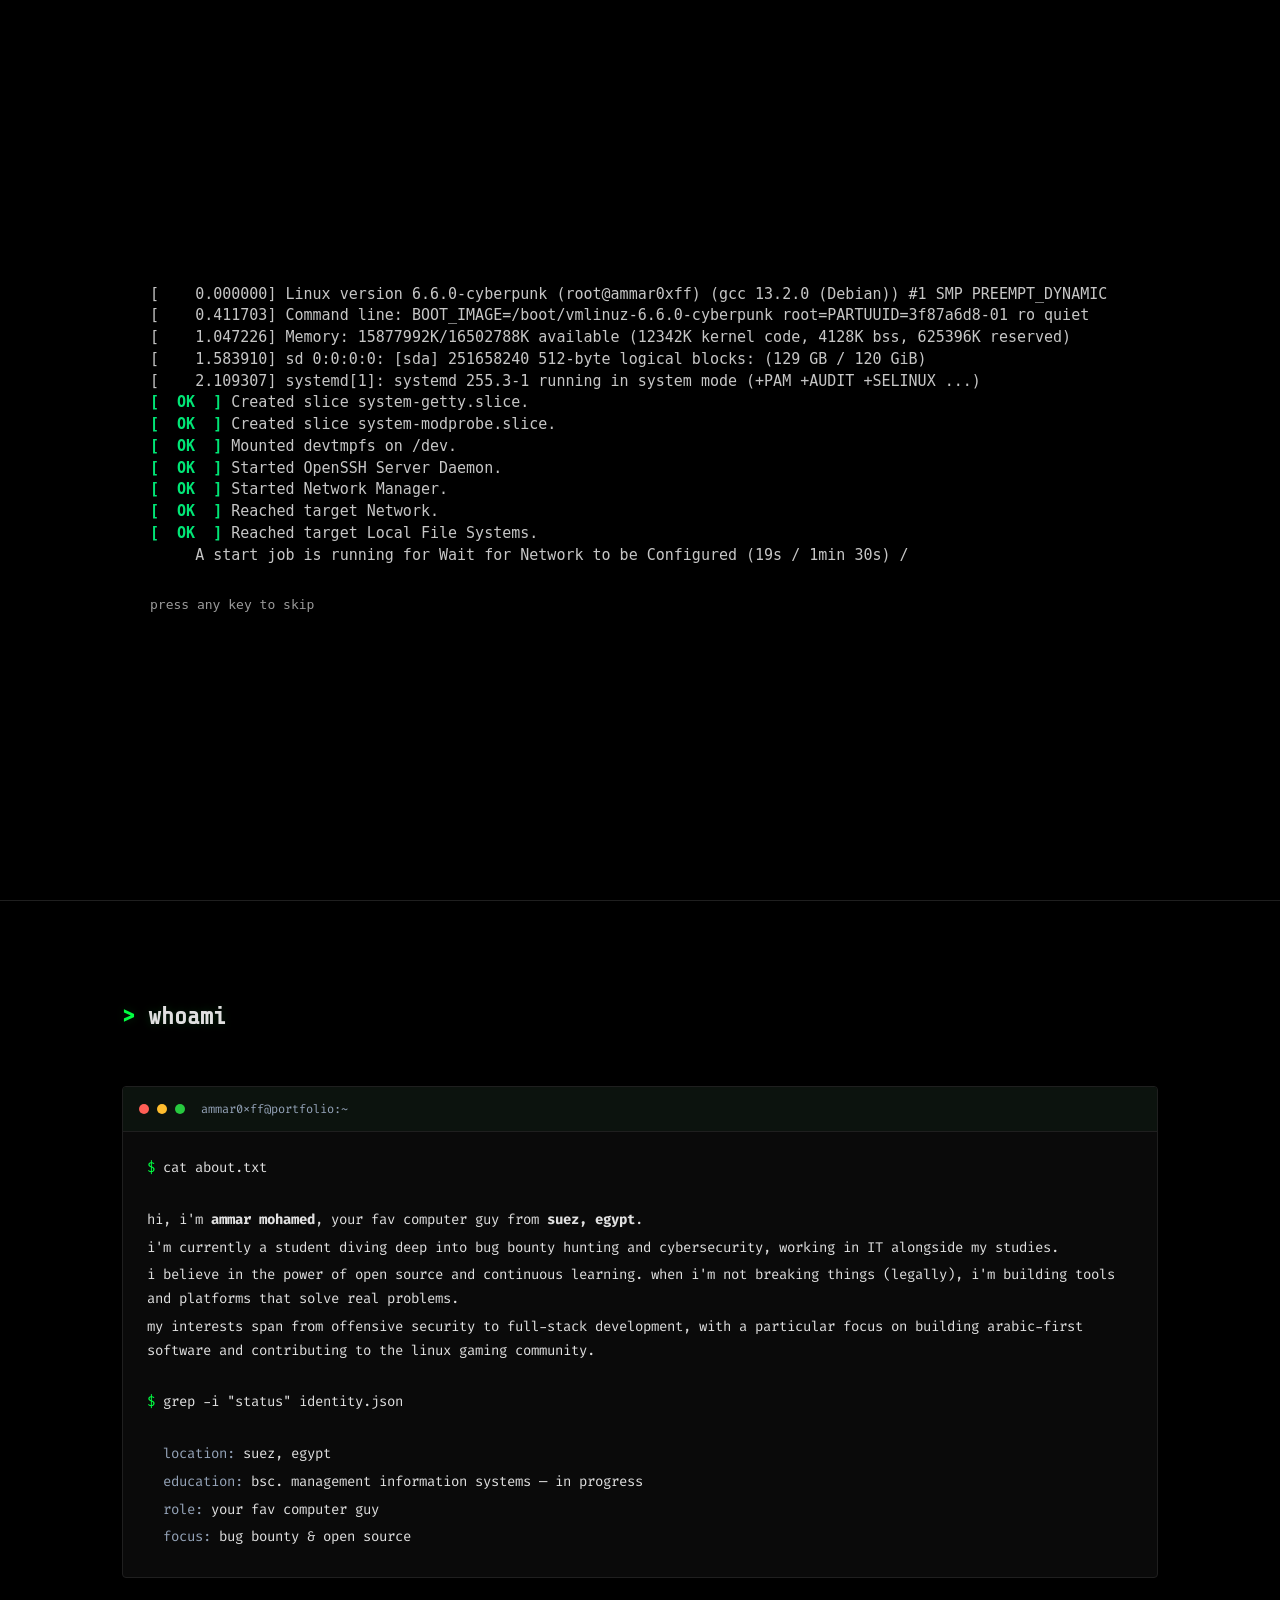
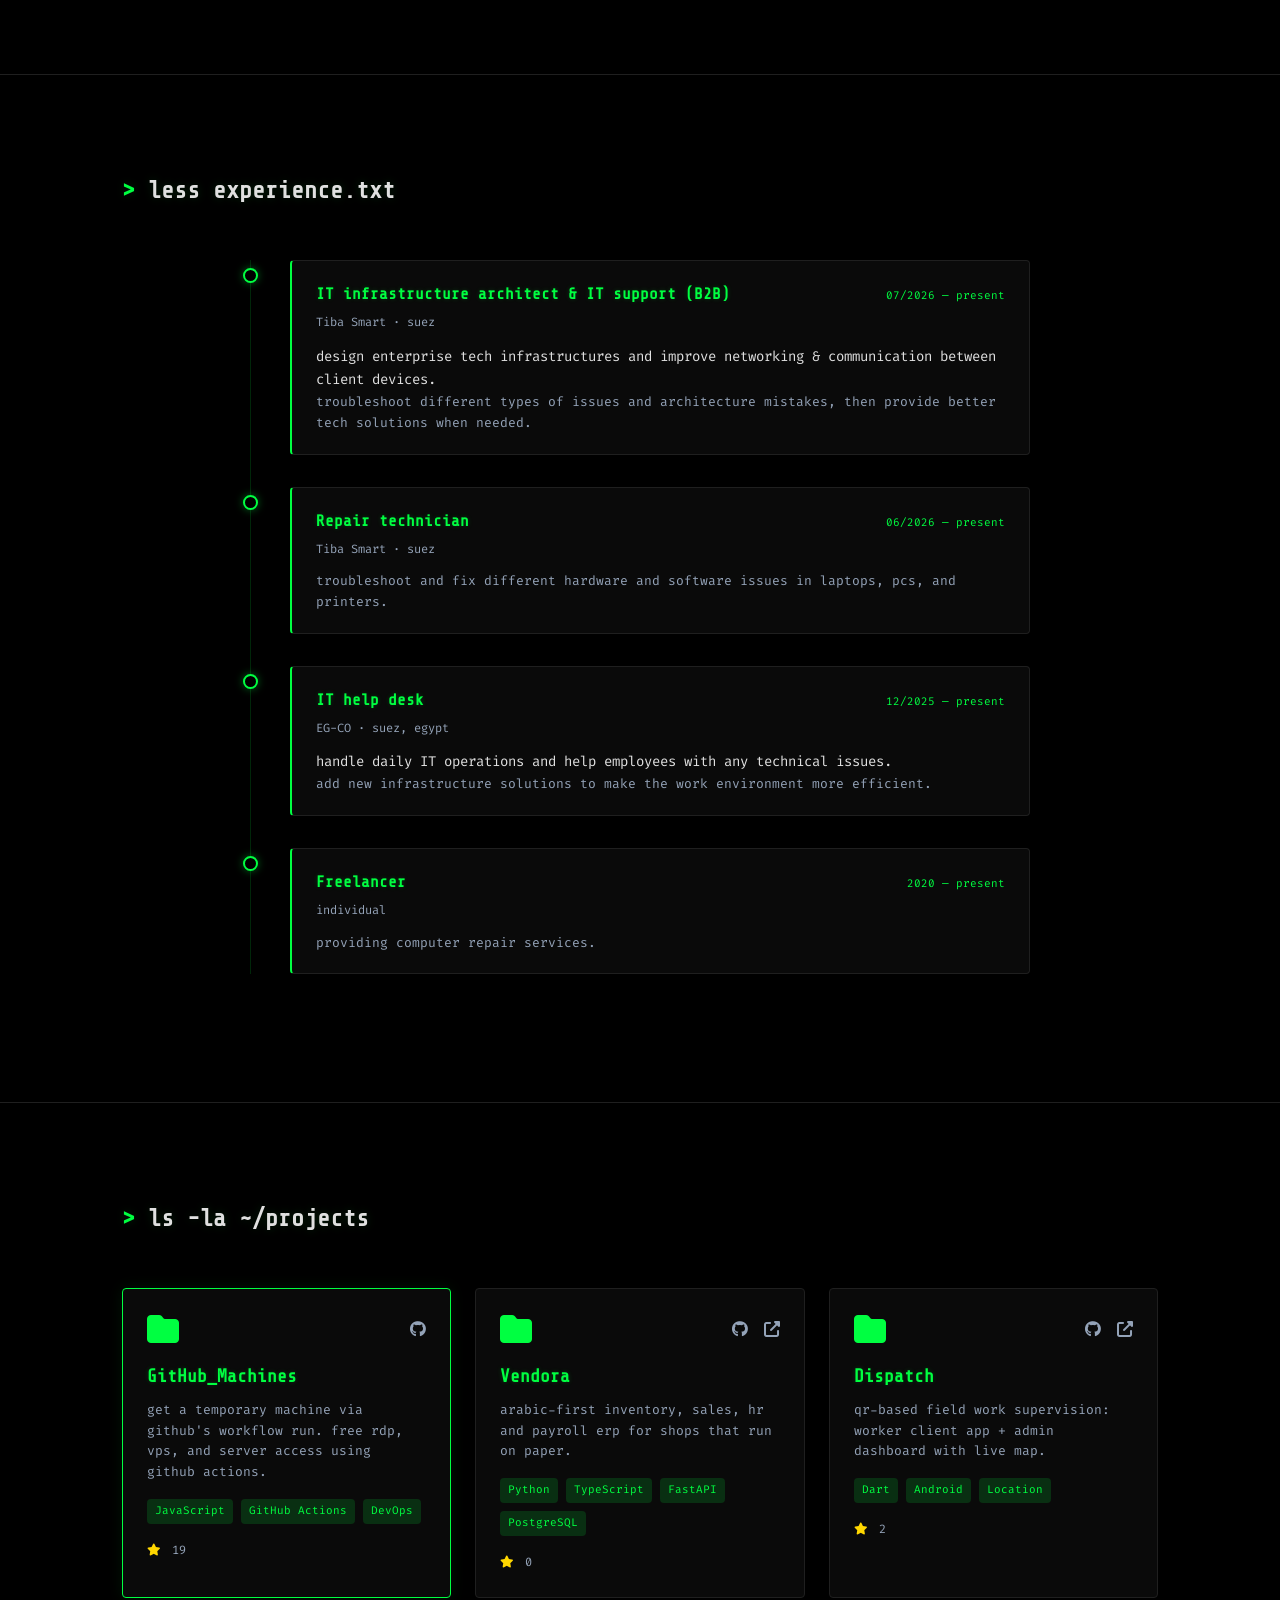
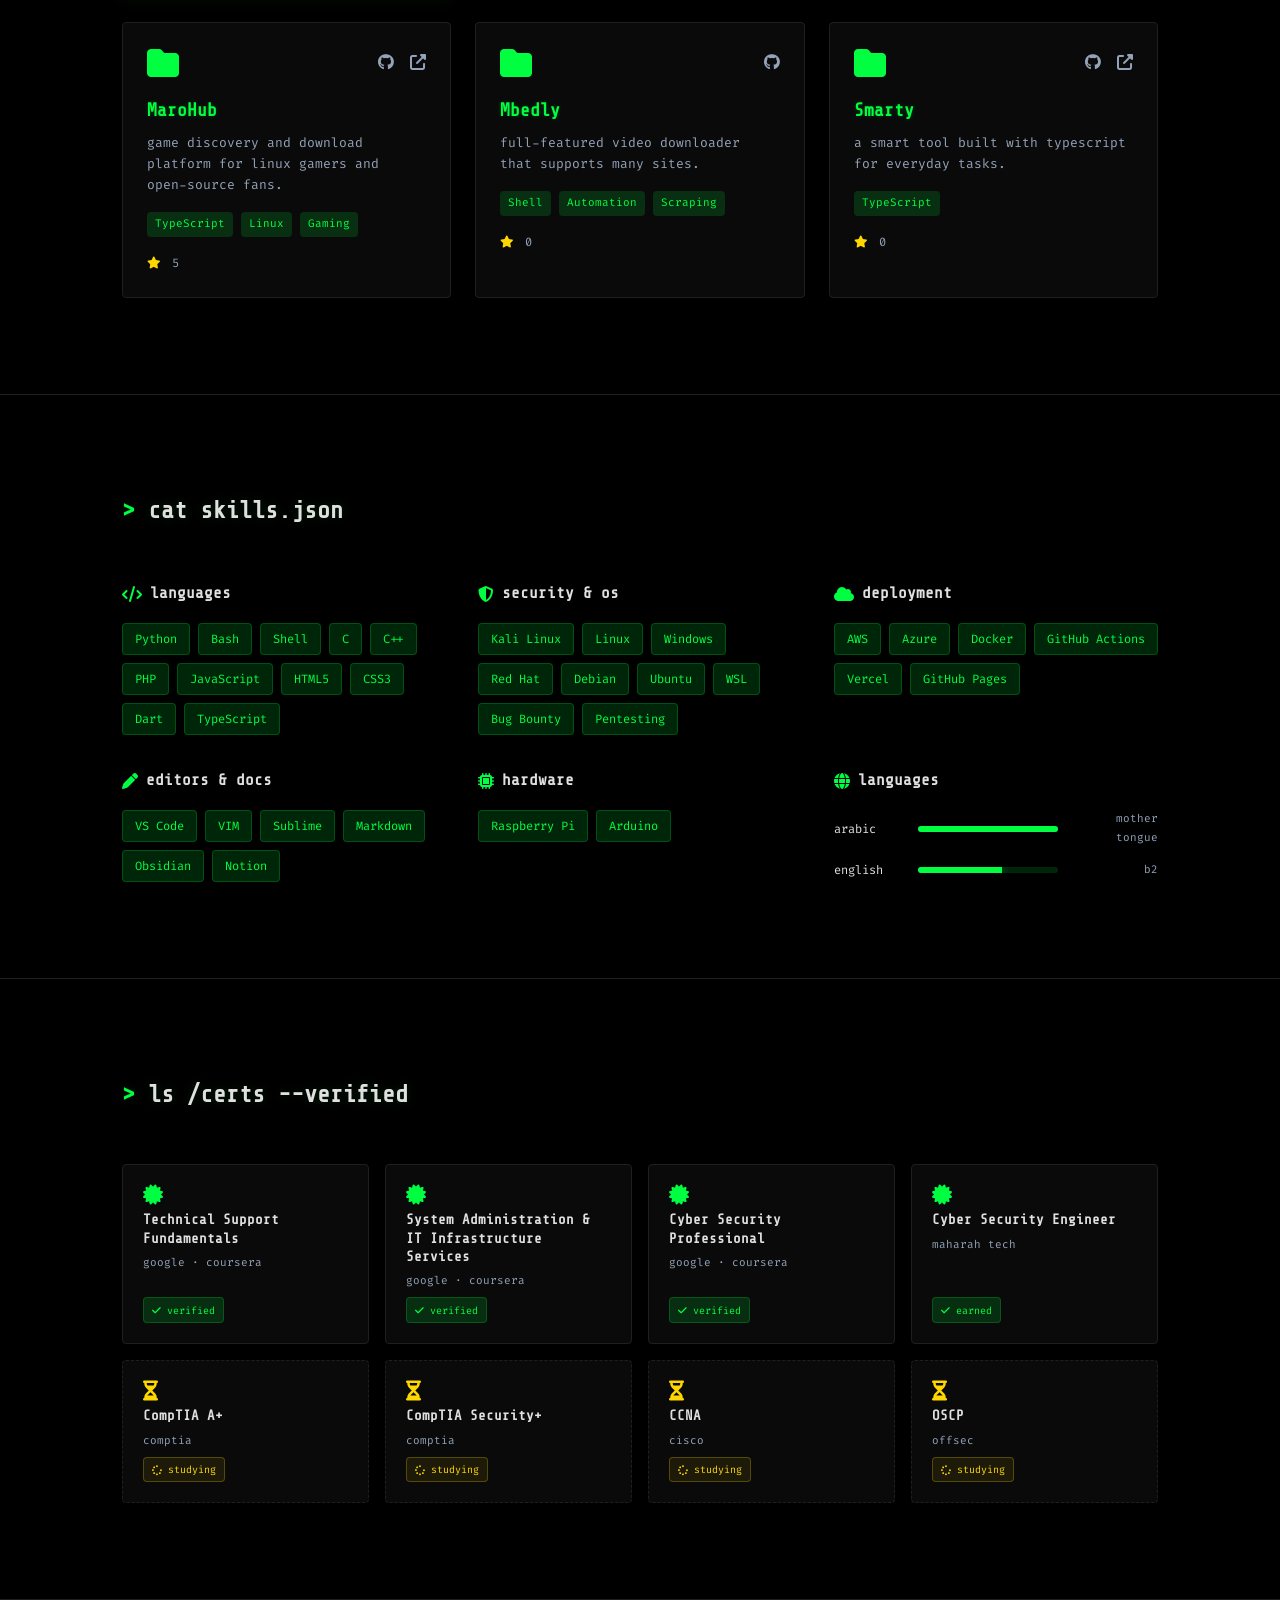
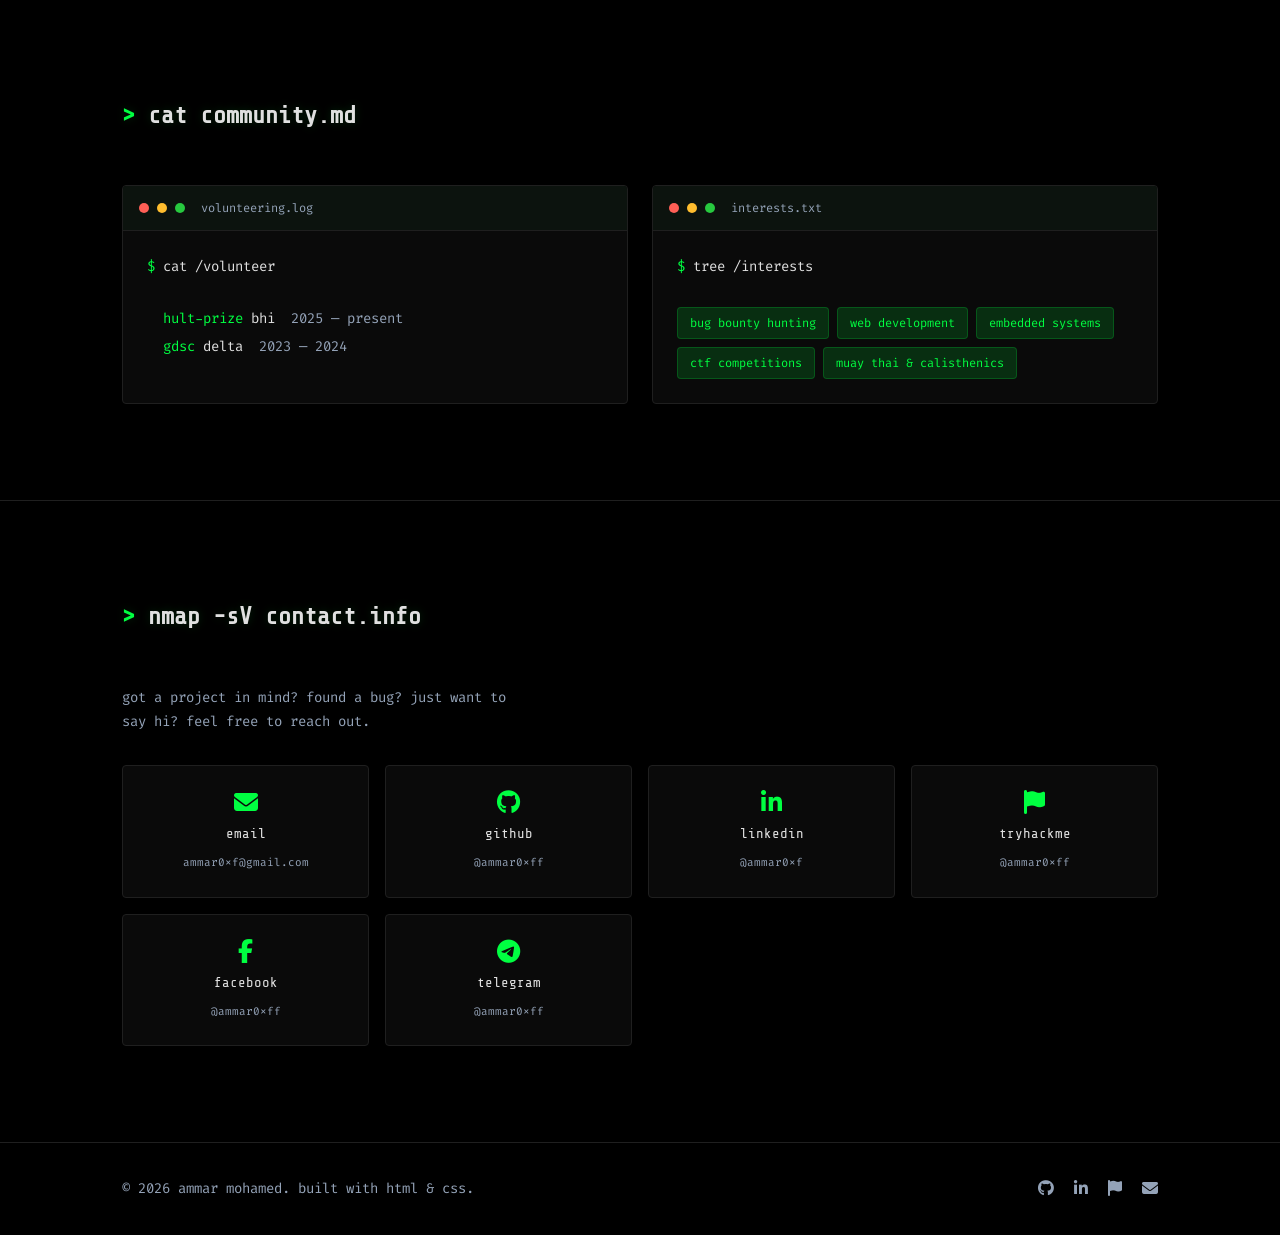
==== commit 404bfe6b: "theme: remove light theme, keep dark-only design" ====
--- a/index.html
+++ b/index.html
@@ -3,7 +3,6 @@
 <head>
   <meta charset="UTF-8">
   <meta name="viewport" content="width=device-width, initial-scale=1.0">
-  <script>try{document.documentElement.setAttribute('data-theme',localStorage.getItem('theme')||(matchMedia('(prefers-color-scheme: light)').matches?'light':'dark'))}catch(e){document.documentElement.setAttribute('data-theme','dark')}</script>
   <title>Ammar Mohamed | Your Fav Computer Guy</title>
   <meta name="description" content="Ammar Mohamed - Your fav computer guy from Egypt. Bug bounty hunter, developer, and open-source contributor.">
   <meta name="theme-color" content="#000000">
@@ -50,9 +49,6 @@
         <li><a href="#contact" class="nav-link">contact</a></li>
       </ul>
       <div class="nav-actions">
-        <button class="theme-toggle" id="theme-toggle" aria-label="Toggle color theme">
-          <i class="fas fa-moon" id="theme-icon"></i>
-        </button>
         <button class="nav-toggle" id="nav-toggle" aria-label="Open navigation menu" aria-controls="nav-menu" aria-expanded="false">
           <i class="fas fa-bars"></i>
         </button>
@@ -700,24 +696,6 @@
         setTimeout(finishBoot, 16000);
       }
     }
-
-    // ===== THEME TOGGLE =====
-    const themeToggle = document.getElementById('theme-toggle');
-    const themeIcon = document.getElementById('theme-icon');
-    const themeColorMeta = document.querySelector('meta[name="theme-color"]');
-    const applyTheme = (theme) => {
-      document.documentElement.setAttribute('data-theme', theme);
-      themeIcon.className = theme === 'dark' ? 'fas fa-moon' : 'fas fa-sun';
-      if (themeColorMeta) themeColorMeta.setAttribute('content', theme === 'dark' ? '#000000' : '#f4f4f4');
-    };
-    const storedTheme = (() => { try { return localStorage.getItem('theme') || null; } catch (e) { return null; } })();
-    const systemDark = window.matchMedia('(prefers-color-scheme: dark)').matches;
-    applyTheme(storedTheme || (systemDark ? 'dark' : 'light'));
-    themeToggle.addEventListener('click', () => {
-      const next = document.documentElement.getAttribute('data-theme') === 'dark' ? 'light' : 'dark';
-      applyTheme(next);
-      try { localStorage.setItem('theme', next); } catch (e) {}
-    });
 
     // ===== MOBILE MENU =====
     const toggle = document.getElementById('nav-toggle');
--- a/styles.css
+++ b/styles.css
@@ -32,30 +32,6 @@
   color-scheme: dark;
 }
 
-html[data-theme="light"] {
-  --green: #0a7c33;
-  --green-dim: rgba(10, 124, 51, 0.12);
-  --green-glow: rgba(10, 124, 51, 0.3);
-  --green-ink: #ffffff;
-  --red: #c22;
-  --red-dim: rgba(200, 34, 34, 0.12);
-  --gold: #9a6b00;
-  --gold-dim: rgba(154, 107, 0, 0.1);
-  --gold-border: rgba(154, 107, 0, 0.3);
-  --bg: #f4f4f4;
-  --surface: #ffffff;
-  --card: #eefbf1;
-  --border: #d7dbe0;
-  --text: #161616;
-  --muted: #5a6472;
-  --boot-bg: #000;
-  --boot-text: #c6c6c6;
-  --boot-ok: #00e676;
-  --boot-bright: #eaeaea;
-  --boot-dim: #9a9a9a;
-  color-scheme: light;
-}
-
 *,
 *::before,
 *::after {
@@ -281,9 +257,8 @@
   align-items: center;
   gap: 0.5rem;
 }
-.nav-toggle,
-.theme-toggle {
-  display: flex;
+.nav-toggle {
+  display: none;
   align-items: center;
   justify-content: center;
   background: transparent;
@@ -297,11 +272,7 @@
   height: 40px;
   transition: color 0.2s, border-color 0.2s, box-shadow 0.2s, background 0.2s;
 }
-.nav-toggle {
-  display: none;
-}
-.nav-toggle:hover,
-.theme-toggle:hover {
+.nav-toggle:hover {
   border-color: var(--green);
   box-shadow: 0 0 10px var(--green-glow);
 }
@@ -1002,9 +973,6 @@
   }
   .nav-toggle {
     display: flex;
-  }
-  .nav-toggle,
-  .theme-toggle {
     width: 44px;
     height: 44px;
   }
